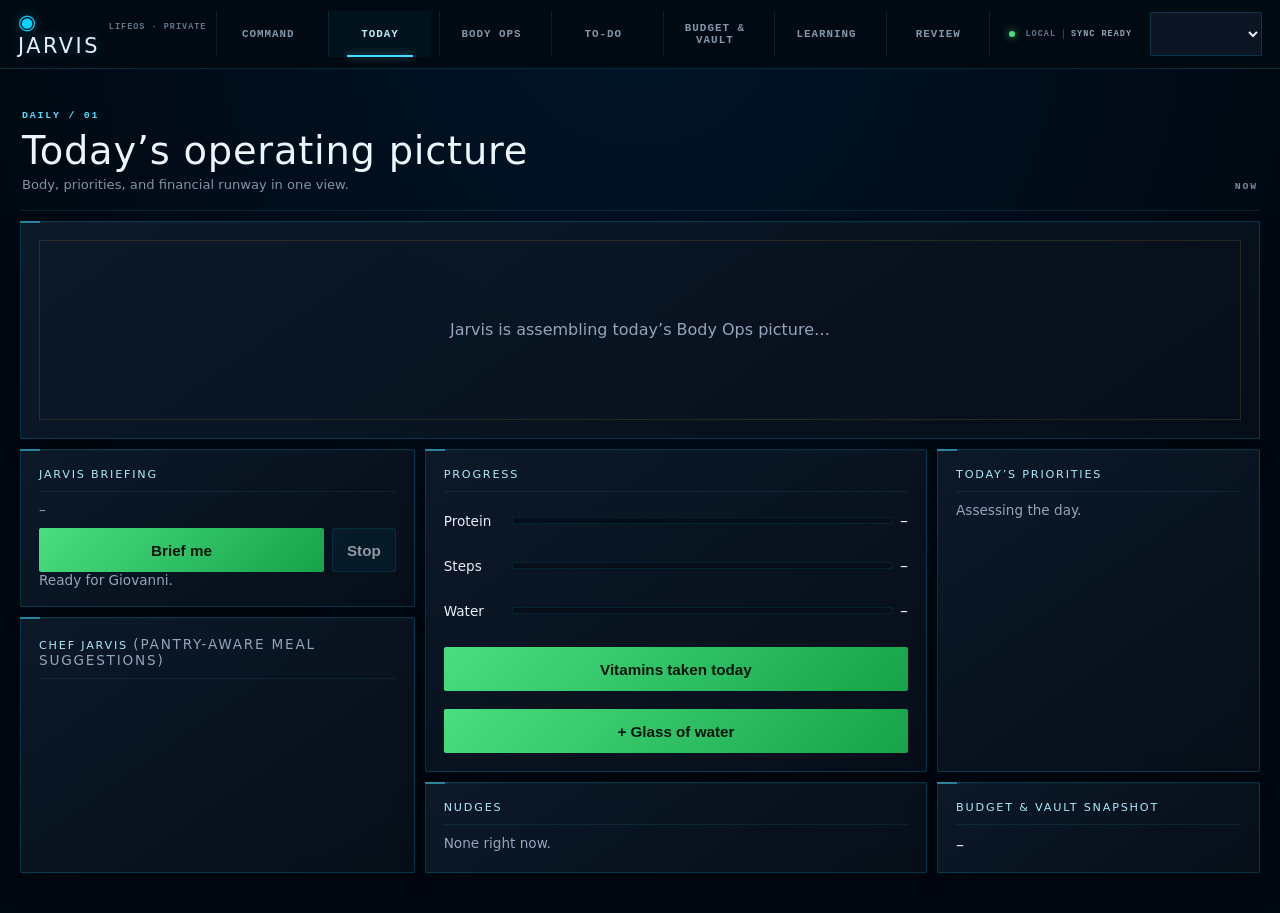
==== lifeos/app/static/index.html @ 305a46b6 "feat: unify evidence-backed personal pattern learning" ====
<!DOCTYPE html>
<html lang="en">
<head>
<meta charset="utf-8">
<meta name="viewport" content="width=device-width, initial-scale=1, viewport-fit=cover">
<meta name="jarvis-release" content="2026.08.26-integration-fabric-v1">
<title>Jarvis · LifeOS</title>
<meta name="theme-color" content="#0a1628">
<meta name="apple-mobile-web-app-capable" content="yes">
<meta name="apple-mobile-web-app-status-bar-style" content="black-translucent">
<meta name="apple-mobile-web-app-title" content="Jarvis">
<link rel="manifest" href="manifest.json">
<link rel="icon" href="icon.svg" type="image/svg+xml">
<link rel="apple-touch-icon" href="icon-192.png">
<link rel="stylesheet" href="style.css?v=16">
</head>
<body>
<header class="app-header">
  <div class="brand-lockup"><h1>Jarvis</h1><span>LIFEOS · PRIVATE</span></div>
  <div class="nav-rail">
    <nav aria-label="Primary navigation">
      <button class="tab" data-tab="command">Command</button>
      <button class="tab active" data-tab="today">Today</button>
      <button class="tab" data-tab="body">Body Ops</button>
      <button class="tab" data-tab="todo">To-do</button>
      <button class="tab" data-tab="budget">Budget &amp; Vault</button>
      <button class="tab" data-tab="learning">Learning</button>
      <button class="tab" data-tab="review">Review</button>
    </nav>
    <span class="nav-more" aria-hidden="true">›</span>
  </div>
  <div class="shell-status" aria-label="Local system status"><span class="live-pip"></span><span>LOCAL</span><span id="shell-sync">SYNC READY</span></div>
  <select id="profile-select" title="Active profile" aria-label="Active profile"></select>
</header>

<main>
  <!-- ============ COMMAND CENTER ============ -->
  <section id="command" class="panel command-center">
    <div class="command-topline">
      <div class="command-title">
        <div class="eyebrow"><span class="live-pip" aria-hidden="true"></span> JARVIS / HOUSE INTELLIGENCE</div>
        <h2 id="command-greeting">Situational awareness online</h2>
        <p class="command-subtitle">Local command surface · simulations only</p>
      </div>
      <div class="command-actions">
        <button id="command-refresh" class="secondary command-tool"><span aria-hidden="true">↻</span> Refresh telemetry</button>
        <button id="command-fullscreen" class="secondary command-tool"><span aria-hidden="true">⛶</span> Full screen</button>
      </div>
    </div>

    <div class="command-grid">
      <article class="command-core tactical-panel" aria-labelledby="command-system-state">
        <div class="core-label">SYSTEM VERDICT</div>
        <div class="arc-reactor" aria-hidden="true">
          <span class="reactor-orbit"></span>
          <span class="reactor-core"></span>
        </div>
        <div id="command-system-state" class="system-state" aria-live="polite">ASSESSING</div>
        <div id="command-system-detail" class="system-detail">Awaiting context telemetry.</div>
        <div class="core-foot"><span>CORE 01</span><span id="command-updated">SYNC —</span></div>
      </article>

      <article class="tactical-panel command-status">
        <header class="panel-heading"><span>01</span><h2>World state</h2><i>LIVE</i></header>
        <div class="telemetry-row"><span>House mode</span><strong id="command-mode">—</strong></div>
        <div class="telemetry-row"><span>Occupancy</span><strong id="command-occupancy">—</strong></div>
        <div class="telemetry-row"><span>Alarm</span><strong id="command-alarm">—</strong></div>
        <div class="telemetry-row"><span>Perimeter</span><strong id="command-perimeter">—</strong></div>
        <div class="telemetry-row"><span>Hazards</span><strong id="command-hazards">—</strong></div>
        <div class="telemetry-row"><span>Telemetry</span><strong id="command-link">—</strong></div>
      </article>

      <article class="tactical-panel command-proposals">
        <div class="panel-heading section-heading">
          <span>02</span><h2>Action proposals</h2>
          <i id="command-proposal-count">0 PENDING</i>
        </div>
        <p class="panel-note">Review proposed automations before any real-world execution.</p>
        <div id="command-proposal-list" class="command-list muted" aria-live="polite">No proposals.</div>
      </article>

      <article class="tactical-panel command-lifeos">
        <header class="panel-heading"><span>03</span><h2>LifeOS pulse</h2><i id="lifeos-profile">PROFILE —</i></header>
        <div class="lifeos-rail">
          <div class="score-dial"><strong id="lifeos-score">—</strong><span>DAILY SCORE</span></div>
          <div class="pulse-metric"><span>Protein</span><strong id="lifeos-protein">—</strong><i><b id="lifeos-protein-fill"></b></i></div>
          <div class="pulse-metric"><span>Steps</span><strong id="lifeos-steps">—</strong><i><b id="lifeos-steps-fill"></b></i></div>
          <div class="pulse-metric"><span>Hydration</span><strong id="lifeos-water">—</strong><i><b id="lifeos-water-fill"></b></i></div>
          <div class="pulse-metric"><span>Vitamins</span><strong id="lifeos-vitamins">—</strong></div>
          <div class="pulse-metric vault-pulse"><span>Runway after bills</span><strong id="lifeos-runway">—</strong></div>
        </div>
        <div id="lifeos-priorities" class="priority-rail muted">Awaiting daily priorities.</div>
      </article>

      <article class="tactical-panel command-intelligence" aria-labelledby="intelligence-heading">
        <header class="panel-heading">
          <span>04</span><h2 id="intelligence-heading">Decision support</h2>
          <i id="intelligence-state">ASSESSING</i>
        </header>
        <div class="intelligence-lead">
          <div><span>CROSS-DOMAIN VERDICT</span><strong id="intelligence-headline">Building the operating picture.</strong></div>
          <div class="intelligence-score"><strong id="intelligence-confidence">—</strong><span>CONFIDENCE</span></div>
        </div>
        <div id="intelligence-list" class="intelligence-list" aria-live="polite">
          <div class="empty-state">Correlating home, body, food, finance, and policy.</div>
        </div>
        <div class="intelligence-foot">
          <span id="intelligence-summary">0 SIGNALS · 0 CONFLICTS</span>
          <span id="intelligence-policy">ADVISORY ONLY · NO EXECUTION AUTHORITY</span>
        </div>
      </article>

      <article class="tactical-panel command-hardware">
        <header class="panel-heading"><span>05</span><h2>X1 node health</h2><i id="command-hardware-verdict">AWAITING LINK</i></header>
        <div id="command-hardware-list" class="hardware-grid" aria-live="polite">
          <div class="empty-state">Hardware telemetry pending</div>
        </div>
        <section class="voice-io" aria-labelledby="voice-io-heading">
          <div class="voice-io-head">
            <div><span>VOICE I/O</span><h3 id="voice-io-heading">Jabra listening chain</h3></div>
            <strong id="voice-io-state" class="voice-state-awaiting" aria-live="polite">AWAITING TELEMETRY</strong>
          </div>
          <dl class="voice-io-grid">
            <div><dt>Endpoint</dt><dd id="voice-endpoint">—</dd></div>
            <div><dt>Wake word</dt><dd id="voice-wake-word">HEY JARVIS</dd></div>
            <div><dt>Capture</dt><dd id="voice-signal">NOT TESTED</dd></div>
            <div><dt>Pipeline</dt><dd id="voice-pipeline">AWAITING</dd></div>
            <div><dt>Conversation</dt><dd id="voice-conversation">SINGLE TURN</dd></div>
            <div><dt>Interrupt</dt><dd id="voice-interrupt">UNAVAILABLE</dd></div>
          </dl>
          <p id="voice-reason" class="voice-reason">Waiting for X1 voice health.</p>
          <div class="conversation-live" aria-labelledby="conversation-live-heading">
            <div class="conversation-live-head">
              <strong id="conversation-live-heading">LIVE DIALOGUE</strong>
              <span id="conversation-phase">AWAITING VOICE LINK</span>
            </div>
            <div class="conversation-turn">
              <b>GIOVANNI</b><p id="conversation-user">Say “Hey Jarvis” to begin.</p>
            </div>
            <div class="conversation-turn conversation-jarvis">
              <b>JARVIS</b><p id="conversation-assistant">The latest response will appear here.</p>
            </div>
            <small id="conversation-privacy">EPHEMERAL · LATEST EXCHANGE ONLY · NO AUDIO STORED</small>
          </div>
          <div class="voice-privacy" aria-label="Microphone privacy facts">
            <span>LOCAL WAKE + SPEECH PIPELINE</span>
            <span id="voice-storage">NO RAW AUDIO STORED</span>
            <span id="voice-mute">MIC STATE UNKNOWN</span>
          </div>
        </section>
        <section class="supervisor-console" aria-labelledby="supervisor-heading">
          <div class="voice-io-head">
            <div><span>AUTONOMOUS RECOVERY</span><h3 id="supervisor-heading">Self-healing supervisor</h3></div>
            <strong id="supervisor-state" class="voice-state-awaiting" aria-live="polite">AWAITING HEARTBEAT</strong>
          </div>
          <div class="supervisor-summary">
            <strong id="supervisor-healthy">—</strong><span>COMPONENTS HEALTHY</span>
            <strong id="supervisor-attention">—</strong><span>REQUIRE ATTENTION</span>
          </div>
          <div id="supervisor-components" class="supervisor-components" aria-live="polite">
            <span class="muted">Supervisor telemetry pending.</span>
          </div>
          <p id="supervisor-policy" class="voice-reason">Allow-listed reversible service restarts only.</p>
          <div id="supervisor-boundaries" class="voice-privacy" aria-label="Protected recovery boundaries"></div>
        </section>
      </article>

      <article id="command-perception" class="tactical-panel command-perception perception-awaiting" aria-labelledby="perception-heading">
        <header class="panel-heading"><span>06</span><h2 id="perception-heading">Perception</h2><i id="perception-local-state">EYES / LOCAL</i></header>
        <div class="perception-console">
          <div id="perception-aperture" class="sensor-aperture" aria-hidden="true">
            <span class="aperture-iris"></span><span class="aperture-reticle"></span>
          </div>
          <div class="perception-reading">
            <span>VISUAL PRESENCE</span>
            <strong id="perception-presence" aria-live="polite">AWAITING SIGNAL</strong>
            <small id="perception-confidence">CONFIDENCE —</small>
          </div>
          <dl class="perception-facts">
            <div><dt>Last observation</dt><dd id="perception-observed">—</dd></div>
            <div><dt>Presence signal</dt><dd id="perception-signal">AWAITING / 0 FACES</dd></div>
            <div><dt>Last gesture / app</dt><dd id="perception-gesture">NONE / —</dd></div>
          </dl>
        </div>
        <div class="privacy-boundary" aria-label="Perception privacy boundaries">
          <span class="privacy-title">PRIVACY BOUNDARY</span>
          <span id="perception-processing" class="privacy-nominal">LOCAL PROCESSING</span>
          <span id="perception-storage" class="privacy-disabled">NO RAW-FRAME STORAGE</span>
          <span id="perception-identity" class="privacy-disabled">IDENTITY RECOGNITION DISABLED</span>
          <span id="perception-retention" class="privacy-nominal">METADATA RETENTION —</span>
          <span id="perception-authority" class="privacy-disabled">GESTURES CANNOT CONFIRM ACTIONS</span>
        </div>
      </article>

      <article class="tactical-panel command-capabilities">
        <header class="panel-heading"><span>07</span><h2>Capability readiness</h2><i>DEPENDENCY MAP</i></header>
        <div id="command-capability-list" class="capability-grid muted">Loading capability manifest.</div>
        <section class="integration-fabric" aria-labelledby="integration-heading">
          <div class="integration-head">
            <div>
              <span>CONNECTED SYSTEM CONTRACT</span>
              <h3 id="integration-heading">Integration Fabric</h3>
            </div>
            <strong id="integration-state" aria-live="polite">ASSESSING</strong>
          </div>
          <p id="integration-summary" class="integration-summary">Tracing producers, canonical state, and consumers.</p>
          <div id="integration-list" class="integration-list muted" aria-live="polite">Loading subsystem graph.</div>
          <div id="integration-issues" class="integration-issues" aria-live="polite"></div>
        </section>
      </article>

      <article class="tactical-panel behavior-lab">
        <header class="panel-heading"><span>08</span><h2>Behavior Lab</h2><i>STATE-SAFE</i></header>
        <p class="panel-note">Predict policy and actions without changing house state.</p>
        <div class="simulation-controls" role="group" aria-label="Behavior simulations">
          <button class="secondary simulation-trigger" data-behavior="arrival">Simulate arrival</button>
          <button class="secondary simulation-trigger" data-behavior="departure">Simulate departure</button>
          <button id="nightly-review" class="secondary simulation-trigger" data-behavior="nightly">Simulate nightly</button>
          <button id="perception-review" class="secondary simulation-trigger" data-behavior="perception">Simulate perception</button>
          <button id="intelligence-review" class="secondary simulation-trigger" data-behavior="intelligence">Simulate intelligence</button>
        </div>
        <div id="simulation-result" class="simulation-result empty-state" aria-live="polite">Select a behavior to inspect predicted actions.</div>
      </article>

      <article class="tactical-panel command-events">
        <header class="panel-heading"><span>09</span><h2>Live event stream</h2><i id="command-event-count">0 EVENTS</i></header>
        <div id="command-event-list" class="event-stream muted" aria-live="polite">No telemetry received.</div>
      </article>

      <article class="tactical-panel command-policy">
        <header class="panel-heading"><span>10</span><h2>Authority matrix</h2><i>POLICY LOCK</i></header>
        <div class="matrix-legend"><span>ACTION</span><span>AUTHORITY / RISK</span></div>
        <div id="command-policy-list" class="command-list muted">Loading policies.</div>
        <details class="audit-disclosure"><summary>Recent simulation audit</summary><div id="command-audit-list" class="audit-list muted">No recorded simulations.</div></details>
      </article>
    </div>
    <footer class="command-footer"><span>LifeOS // Home intelligence node</span><span>All action controls run in dry-run simulation mode</span></footer>
  </section>

  <!-- ============ TODAY ============ -->
  <section id="today" class="panel active">
    <div class="section-intro"><div><span class="section-index">DAILY / 01</span><h2>Today’s operating picture</h2><p>Body, priorities, and financial runway in one view.</p></div><span class="section-date" id="today-date">NOW</span></div>
    <div class="lifeos-page-grid today-grid">
    <div class="card briefing-card">
      <h2>Jarvis briefing</h2>
      <div id="briefing" class="muted">–</div>
      <div class="briefing-controls">
        <button id="briefing-btn" class="pill">Brief me</button>
        <button id="briefing-stop-btn" class="secondary" disabled>Stop</button>
      </div>
      <div id="briefing-status" class="muted" role="status" aria-live="polite">Ready for Giovanni.</div>
    </div>

    <div class="card progress-card" id="progress-card">
      <h2>Progress</h2>
      <div class="bar-row"><span>Protein</span>
        <div class="bar"><div id="protein-bar" class="fill"></div></div>
        <span id="protein-label">–</span></div>
      <div class="bar-row"><span>Steps</span>
        <div class="bar"><div id="steps-bar" class="fill steps"></div></div>
        <span id="steps-label">–</span></div>
      <div class="bar-row"><span>Water</span>
        <div class="bar"><div id="water-bar" class="fill water"></div></div>
        <span id="water-label">–</span></div>
      <div id="streaks" class="muted"></div>
      <div class="row">
        <button id="vitamins-btn" class="pill">Vitamins taken today</button>
        <button id="water-btn" class="pill">+ Glass of water</button>
      </div>
    </div>

    <div class="card priorities-card">
      <h2>Today’s priorities</h2>
      <div id="today-priorities" class="muted">Assessing the day.</div>
    </div>

    <div class="card meals-card">
      <h2>Chef Jarvis <span class="muted">(pantry-aware meal suggestions)</span></h2>
      <div id="suggestions"></div>
    </div>

    <div class="card nudges-card">
      <h2>Nudges</h2>
      <div id="nudges" class="muted">None right now.</div>
    </div>

    <div class="card vault-card">
      <h2>Budget &amp; Vault snapshot</h2>
      <div id="vault-snapshot">–</div>
    </div>
    </div>
  </section>

  <!-- ============ BODY OPS ============ -->
  <section id="body" class="panel">
    <div class="section-intro"><div><span class="section-index">HUMAN / 02</span><h2>Body operations</h2><p>Measure, fuel, move, recover.</p></div></div>
    <div class="lifeos-page-grid body-grid">
    <div class="card">
      <h2>Weigh-in</h2>
      <div class="row">
        <input id="weight-input" type="number" step="0.1" placeholder="lb">
        <button id="weight-btn">Log</button>
      </div>
      <div id="weight-msg" class="muted"></div>
      <div id="weight-history" class="muted"></div>
      <div id="scale-readiness" class="scale-readiness muted" role="status">Checking scale bridge…</div>
    </div>
    <div class="card">
      <h2>Steps (manual)</h2>
      <div class="row">
        <input id="steps-input" type="number" placeholder="today's steps">
        <button id="steps-btn">Save</button>
      </div>
      <p class="muted">Auto-sync: point the Health Auto Export app at
        <code>/api/webhooks/health</code>.</p>
    </div>
    <div class="card">
      <h2>Quick log a meal</h2>
      <div class="row">
        <input id="meal-name" placeholder="what you ate">
        <input id="meal-protein" type="number" placeholder="g protein">
        <button id="meal-btn">Log</button>
      </div>
    </div>
    <div class="card" id="snack-card" hidden>
      <h2>Protein shortfall — quick fixes</h2>
      <div id="snacks"></div>
    </div>
    <div class="card">
      <h2>Workouts</h2>
      <div id="workouts" class="muted">Nothing planned.</div>
      <div class="row">
        <input id="workout-kind" placeholder="e.g. 20-min walk">
        <input id="workout-min" type="number" placeholder="min">
        <button id="workout-btn">Plan</button>
      </div>
    </div>
    <div class="card">
      <h2>Photo a meal</h2>
      <div class="row">
        <input id="photo-input" type="file" accept="image/*" capture="environment">
        <button id="photo-btn">Analyze</button>
      </div>
      <div id="photo-msg" class="muted"></div>
      <div id="photo-review" class="photo-review" hidden></div>
    </div>
    <div class="card chef-card">
      <div class="chef-heading"><div><span class="chef-kicker">JARVIS / CULINARY INTELLIGENCE</span><h2>Chef Jarvis</h2></div><span id="chef-readiness" class="chef-state">ASSESSING PANTRY</span></div>
      <p class="card-note">Suggestions use what is actually in stock, Giovanni's exclusions, protein goals, preparation time, and explicit feedback.</p>
      <div id="chef-suggestions" class="chef-suggestions" aria-live="polite"><div class="empty-state">Building tonight's options…</div></div>
      <div id="chef-status" class="inline-status muted" role="status" aria-live="polite"></div>
      <div class="internet-chef-heading">
        <div><span class="chef-kicker">INTERNET DISCOVERY / PANTRY-SEEDED</span><h3>Fresh ideas beyond the local rotation</h3></div>
        <button id="chef-discover-btn" class="secondary">Find fresh recipes</button>
      </div>
      <p class="card-note">Jarvis searches a public recipe catalog using food you have in stock. Internet recipes do not invent nutrition totals; review portions before logging.</p>
      <div id="chef-internet-suggestions" class="chef-suggestions" aria-live="polite"><div class="empty-state">Tap Find fresh recipes for a new rotation.</div></div>
      <div id="chef-internet-status" class="inline-status muted" role="status" aria-live="polite"></div>
    </div>
    <div class="card pantry-card">
      <div class="chef-heading"><div><span class="chef-kicker">STOCK / LOCAL</span><h2>Pantry inventory</h2></div><span id="pantry-readiness" class="chef-state">LOADING</span></div>
      <p class="card-note">Tell Jarvis what arrived or tap “Ran out” when it is gone. Grocy remains an optional inventory bridge.</p>
      <div class="pantry-composer" aria-label="Add pantry item">
        <label>Item<input id="pantry-item" autocomplete="off" placeholder="Chicken breast"></label>
        <label>Quantity<input id="pantry-qty" type="number" min="0" step="0.1" value="1"></label>
        <label>Unit<input id="pantry-unit" autocomplete="off" placeholder="lb, cans, servings"></label>
        <label>Protein / serving<input id="pantry-protein" type="number" min="0" step="0.1" placeholder="grams"></label>
        <label>Department<select id="pantry-category"><option>Produce</option><option>Meat</option><option>Seafood</option><option>Dairy</option><option>Canned Goods</option><option>Pantry</option><option selected>Other</option></select></label>
        <button id="pantry-add-btn">Add to pantry</button>
      </div>
      <div id="pantry-status" class="inline-status muted" role="status" aria-live="polite"></div>
      <div id="pantry" class="inventory-list muted">Loading inventory…</div>
      <div class="row pantry-tools">
        <button id="pantry-sync-btn" class="secondary">Sync from Grocy</button>
        <button id="pantry-open-grocy-btn" class="secondary">Open Grocy inventory</button>
      </div>
    </div>
    </div>
  </section>

  <!-- ============ TO-DO & SHOPPING ============ -->
  <section id="todo" class="panel todo-console">
    <div class="section-intro"><div><span class="section-index">HOUSEHOLD / 03</span><h2>To-do &amp; shopping</h2><p>Lists, routed purchasing, and inventory tools in one household console.</p></div><span class="section-date">REVIEW BEFORE PURCHASE</span></div>
    <div class="todo-boundaries" aria-label="List system boundaries">
      <article><span>VOICE + MANUAL</span><strong>Home Assistant list</strong><p><code>todo.shopping_list</code> remains a separate list on the Home Assistant To-do view.</p></article>
      <article class="is-active"><span>ROUTED PURCHASES</span><strong>Jarvis shopping</strong><p>Food and household items are routed to the appropriate retailers below.</p></article>
      <article><span>INVENTORY + EXPIRY</span><strong>Grocy</strong><p>Launch Grocy from the Home Assistant To-do view for stock and expiry management.</p></article>
    </div>
    <article class="card shopping-card" aria-labelledby="routed-shopping-title">
      <div class="market-heading"><div><span class="chef-kicker">SHOPPING / ROUTED</span><h2 id="routed-shopping-title">Jarvis shopping list</h2></div><button id="market-build-btn" class="secondary">Add low stock</button></div>
      <p class="card-note">Food goes to Food Lion or Instacart. Household supplies, personal care, and other items go to Walmart or Amazon.</p>
      <div class="shopping-composer" aria-label="Add shopping-list item">
        <label>Item<input id="shopping-item" autocomplete="off" placeholder="Paper towels or chicken breast"></label>
        <label>Shopping route<select id="shopping-type"><option value="food">Food · Food Lion + Instacart</option><option value="home">Home, personal &amp; other · Walmart + Amazon</option></select></label>
        <button id="shopping-add-btn">Add to shopping list</button>
      </div>
      <div id="shopping-status" class="inline-status muted" role="status" aria-live="polite">Jarvis list is separate from Home Assistant and Grocy.</div>
      <p class="shopping-boundary">REVIEW-ONLY CHECKOUT · Store buttons open the item at the appropriate retailer. Jarvis never submits an order or assumes live price, stock, substitutions, or delivery availability.</p>
      <div id="grocery" class="market-list muted" aria-live="polite">Loading routed shopping list…</div>
    </article>
  </section>

  <!-- ============ BUDGET & VAULT ============ -->
  <section id="budget" class="panel">
    <div class="section-intro"><div><span class="section-index">CAPITAL / 03</span><h2>Budget &amp; Vault</h2><p>Two-check runway, verified balances, daily spending, and obligations.</p></div><span class="section-date">AUDIT REQUIRED</span></div>
    <div id="finance-status" class="inline-status muted" role="status" aria-live="polite"></div>
    <div class="lifeos-page-grid finance-grid">
    <div class="card paycheck-card">
      <div class="finance-card-heading"><div><span class="finance-index">RUNWAY / 01</span><h2>Payroll runway</h2></div><span class="finance-state">$2,064.24 / CHECK</span></div>
      <div id="paycheck-runway" class="paycheck-runway" aria-live="polite"><div class="empty-state">Loading paycheck calendar…</div></div>
    </div>

    <div class="card spending-card">
      <div class="finance-card-heading"><div><span class="finance-index">CAPTURE / 02</span><h2>Log spending</h2></div><span class="finance-state">ONEPAY LEDGER</span></div>
      <p class="card-note">Recorded in the LifeOS spending ledger for weekly and monthly runway analysis.</p>
      <div class="spending-composer">
        <label>Amount<input id="spending-amount" type="number" min="0.01" step="0.01" inputmode="decimal" placeholder="$0.00"></label>
        <label>Merchant / purpose<input id="spending-merchant" autocomplete="off" placeholder="Groceries, fuel, lunch…"></label>
        <button id="spending-btn">Record spending</button>
      </div>
      <div id="spending-status" class="inline-status muted" role="status" aria-live="polite"></div>
      <div class="spending-totals"><div><span>Last 7 days</span><strong id="spending-week">—</strong></div><div><span>This month</span><strong id="spending-month">—</strong></div></div>
      <div id="spending-list" class="transaction-list muted">Loading recent entries…</div>
    </div>

    <div class="card runway-card">
      <h2 id="budget-period">Paycheck</h2>
      <div class="safe-to-spend">
        <div class="sts-amount" id="sts-amount">–</div>
        <div class="muted">safe to spend this paycheck</div>
      </div>
      <div id="budget-breakdown"></div>
      <div id="audit-badge"></div>
    </div>

    <div class="card bills-card">
      <div class="finance-card-heading"><div><span class="finance-index">OBLIGATIONS / 03</span><h2>Bill stacks</h2></div><span class="finance-state">P1 → P2</span></div>
      <div id="budget-bills" class="bill-stacks muted">Loading both paycheck stacks…</div>
      <details class="subordinate-tools"><summary>Add a bill</summary><div class="row">
        <input id="bill-name" placeholder="bill">
        <input id="bill-amount" type="number" step="0.01" placeholder="$">
        <input id="bill-day" type="number" min="1" max="31" placeholder="due day">
        <select id="bill-paycheck" aria-label="Bill paycheck stack">
          <option value="1" selected>Paycheck 1</option>
          <option value="2">Paycheck 2</option>
        </select>
        <button id="bill-btn">Add</button>
      </div><div id="bill-status" class="inline-status muted" role="status" aria-live="polite"></div></details>
    </div>

    <div class="card accounts-card">
      <h2>Cash position <span class="muted">(OnePay · Truliant · Relay)</span></h2>
      <div id="accounts-status" class="inline-status muted" role="status" aria-live="polite"></div>
      <div id="budget-accounts"></div>
      <div id="accounts" hidden></div>
      <details class="subordinate-tools"><summary>Reconcile actual balance</summary><div class="row">
        <select id="bal-account"></select>
        <input id="bal-amount" type="number" step="0.01" placeholder="actual balance $">
        <button id="bal-btn">Update</button>
      </div><div id="bal-status" class="inline-status muted" role="status" aria-live="polite"></div></details>
      <details class="subordinate-tools"><summary>Add a deposit</summary><div class="row">
        <select id="dep-account"></select>
        <input id="dep-amount" type="number" step="0.01" placeholder="$">
        <button id="dep-btn">Add deposit</button>
      </div></details>
      <div id="plan" class="vault-plan muted"></div>
    </div>

    <div class="card goals-card">
      <h2>Goals &amp; sinking buckets <span class="muted">(Relay)</span></h2>
      <div id="goals-status" class="inline-status muted" role="status" aria-live="polite"></div>
      <div id="budget-funds" class="muted">–</div>
      <div id="goals" class="muted" hidden></div>
      <details class="subordinate-tools"><summary>Manage a goal</summary>
        <div class="row"><input id="goal-name" placeholder="goal (e.g. vacation)"><input id="goal-target" type="number" step="0.01" placeholder="target $"><button id="goal-btn">Add goal</button></div>
        <div class="row"><select id="goal-select"></select><input id="goal-amount" type="number" step="0.01" placeholder="$"><button id="goal-add-btn">Save to goal</button></div>
      </details>
    </div>

    <div class="card">
      <h2>Debt paydown</h2>
      <div id="budget-debts" class="muted">–</div>
    </div>

    <div class="card">
      <h2>Windfall dispatcher <span class="muted">(side income, bonuses, gifts)</span></h2>
      <div class="row">
        <input id="wf-amount" type="number" step="0.01" placeholder="windfall $">
        <button id="wf-debt" class="secondary">100% debt</button>
        <button id="wf-split" class="secondary">50/50 debt+buckets</button>
        <button id="wf-buffer" class="secondary">Boost buffer</button>
      </div>
      <div id="wf-result" class="muted"></div>
    </div>

    <div class="card">
      <h2>Net worth</h2>
      <div id="budget-networth"></div>
    </div>

    <div class="card">
      <h2>Cash flow forecast <span class="muted">(next 6 paychecks)</span></h2>
      <div id="budget-forecast" class="muted">–</div>
    </div>
    </div>
  </section>

  <!-- ============ LEARNING ============ -->
  <section id="learning" class="panel">
    <div class="section-intro"><div><span class="section-index">INTELLIGENCE / 04</span><h2>Learning Ledger</h2><p>What Jarvis observed, what he inferred, and what Giovanni explicitly approved.</p></div><span class="section-date">LOCAL · REVERSIBLE</span></div>
    <div id="learning-status" class="inline-status muted" role="status" aria-live="polite">Open this view to inspect Jarvis’s learning.</div>
    <div class="learning-summary" aria-label="Learning summary">
      <div><strong id="learning-confirmed-count">—</strong><span>Confirmed</span></div>
      <div><strong id="learning-candidate-count">—</strong><span>Needs review</span></div>
      <div><strong id="learning-rejected-count">—</strong><span>Rejected</span></div>
      <div><strong id="learning-observation-count">—</strong><span>Recent evidence</span></div>
      <div><strong id="learning-pattern-count">—</strong><span>Automatic patterns</span></div>
    </div>
    <div class="lifeos-page-grid learning-grid">
      <article class="card learning-composer-card">
        <div class="finance-card-heading"><div><span class="finance-index">TEACH / EXPLICIT</span><h2>Teach Jarvis</h2></div><span class="finance-state">NO SILENT ASSUMPTIONS</span></div>
        <p class="card-note">Record a preference or correction. It becomes guidance only after you confirm it.</p>
        <div class="learning-composer">
          <label>Domain<select id="learning-domain"><option value="home">Home</option><option value="routine">Routine</option><option value="food">Food</option><option value="conversation">Conversation</option><option value="body_ops">Body Ops</option></select></label>
          <label>About<input id="learning-subject" maxlength="80" placeholder="e.g. evening lighting"></label>
          <label>Preference<input id="learning-value" maxlength="240" placeholder="e.g. keep the hallway dark after 9 PM"></label>
          <label>Signal<select id="learning-signal"><option value="stated">I prefer this</option><option value="corrected">I do not want this</option><option value="liked">This worked well</option><option value="disliked">This worked poorly</option></select></label>
          <button id="learning-submit" class="pill">Record evidence</button>
        </div>
      </article>
      <article class="card learning-candidates-card">
        <div class="finance-card-heading"><div><span class="finance-index">REVIEW / CANDIDATES</span><h2>Needs your decision</h2></div><span class="finance-state">ACTION LOCKED</span></div>
        <div id="learning-candidates" class="learning-list muted">No candidates loaded.</div>
      </article>
      <article class="card learning-confirmed-card">
        <div class="finance-card-heading"><div><span class="finance-index">MEMORY / CONFIRMED</span><h2>Approved guidance</h2></div><span class="finance-state">REVERSIBLE</span></div>
        <div id="learning-confirmed" class="learning-list muted">No confirmed guidance loaded.</div>
      </article>
      <article class="card learning-rejected-card">
        <div class="finance-card-heading"><div><span class="finance-index">BOUNDARY / REJECTED</span><h2>Ruled out</h2></div><span class="finance-state">RECONSIDERABLE</span></div>
        <div id="learning-rejected" class="learning-list muted">No rejected guidance loaded.</div>
      </article>
      <article class="card learning-evidence-card">
        <div class="finance-card-heading"><div><span class="finance-index">EVIDENCE / PROVENANCE</span><h2>Recent observations</h2></div><span class="finance-state">LOCAL ONLY</span></div>
        <div id="learning-evidence" class="learning-list muted">No observations loaded.</div>
      </article>
      <article class="card learning-patterns-card">
        <div class="finance-card-heading"><div><span class="finance-index">EVIDENCE / AUTOMATIC</span><h2>Observed patterns</h2></div><span class="finance-state">ADVISORY ONLY</span></div>
        <p class="card-note">Jarvis combines repeated evidence across your routine without treating a single unusual day as a rule.</p>
        <div id="learning-patterns" class="learning-list muted">No automatic patterns loaded.</div>
        <div id="learning-pattern-coverage" class="learning-coverage muted">Checking pattern coverage…</div>
      </article>
    </div>
    <footer class="learning-policy"><strong>Learning boundary</strong><span>Inferences cannot authorize Home Assistant actions. Confirmed preferences guide explanations and future proposals; manual control and safety policy always win. Raw microphone audio, camera frames, identity recognition, and exact location history are not retained as learning evidence.</span></footer>
  </section>

  <!-- ============ REVIEW ============ -->
  <section id="review" class="panel">
    <div class="section-intro review-intro">
      <div><span class="section-index">SYNTHESIS / 05</span><h2>Weekly intelligence</h2><p>Seven days of evidence distilled into the next three decisions.</p></div>
      <div class="review-period-lockup"><span id="review-period">LAST 7 DAYS</span><strong id="review-confidence">EVIDENCE LOADING</strong></div>
    </div>
    <div class="lifeos-page-grid review-grid">
      <article class="card review-command-card">
        <div class="review-command-heading"><div><span class="finance-index">JARVIS / ASSESSMENT</span><h2>Operating picture</h2></div><span class="finance-state">ADVISORY</span></div>
        <div class="review-command-body">
          <div class="review-score" aria-label="Weekly operating score"><strong id="review-score">–</strong><span>/ 100</span></div>
          <div><h3 id="review-verdict">Building the weekly picture…</h3><p id="review-speech" class="muted">Jarvis is reconciling body, routine, and money signals.</p></div>
        </div>
        <div class="review-speech-controls">
          <button id="review-speak-btn" class="pill">Hear weekly brief</button>
          <button id="review-stop-btn" class="secondary" disabled>Stop</button>
          <span id="review-speak-status" role="status" aria-live="polite">Ready when the evidence is loaded.</span>
        </div>
      </article>

      <article class="card review-pulse-card">
        <div class="review-command-heading"><div><span class="finance-index">SIGNAL / COVERAGE</span><h2>Evidence confidence</h2></div><span id="review-confidence-state" class="finance-state">LOADING</span></div>
        <div id="review-coverage" class="review-coverage"><span class="muted">Checking daily signal coverage…</span></div>
        <p class="card-note">Missing data reduces confidence; it is never scored as poor performance.</p>
      </article>

      <article class="card review-trends-card">
        <div class="review-command-heading"><div><span class="finance-index">DELTA / PRIOR WEEK</span><h2>Momentum matrix</h2></div><span class="finance-state">OBSERVED</span></div>
        <div id="review-trends" class="review-trends"><span class="muted">Calculating week-over-week movement…</span></div>
      </article>

      <article class="card review-wins-card">
        <div class="review-command-heading"><div><span class="finance-index">MOMENTUM / HELD</span><h2>What worked</h2></div><span class="finance-state good">WINS</span></div>
        <div id="review-wins" class="review-signal-list muted">No wins loaded.</div>
      </article>

      <article class="card review-watch-card">
        <div class="review-command-heading"><div><span class="finance-index">ATTENTION / OPEN</span><h2>What needs watching</h2></div><span class="finance-state warn">WATCH</span></div>
        <div id="review-watch" class="review-signal-list muted">No watch items loaded.</div>
      </article>

      <article class="card review-priorities-card">
        <div class="review-command-heading"><div><span class="finance-index">NEXT / 7 DAYS</span><h2>Jarvis recommends</h2></div><span class="finance-state">3 MOVES</span></div>
        <div id="review-priorities" class="review-priority-list muted">Building grounded recommendations…</div>
        <footer id="review-policy" class="review-policy">Recommendations remain advisory.</footer>
      </article>

      <article class="card review-ledger-card">
        <div class="review-command-heading"><div><span class="finance-index">LEDGER / FACTS</span><h2>Weekly measures</h2></div><span class="finance-state">7 DAYS</span></div>
        <div id="review-stats"><span class="muted">Loading measures…</span></div>
      </article>

      <article class="card review-profiles-card">
        <div class="review-command-heading"><div><span class="finance-index">BASELINE / PEOPLE</span><h2>Profiles</h2></div><span class="finance-state">LOCAL</span></div>
        <div id="profiles"></div>
        <div class="row review-profile-form">
          <input id="profile-name" aria-label="Profile name" placeholder="name">
          <input id="profile-protein" aria-label="Protein target in grams" type="number" placeholder="protein g">
          <button id="profile-btn">Add</button>
        </div>
      </article>
      <div id="review-status" class="inline-status" role="status" aria-live="polite">
        Weekly intelligence refreshes whenever this page opens.
      </div>
    </div>
  </section>
</main>

  <script src="app.js?v=19"></script>
  <script src="bodyops-enhanced.js?v=3"></script>
  <script src="money-command.js?v=6"></script>
  <script src="release-watch.js?v=1"></script>
<script>
if ("serviceWorker" in navigator) navigator.serviceWorker.register("sw.js");
</script>
</body>
</html>
---- lifeos/app/static/style.css ----
#profile-select {
  position: absolute;
  top: 10px;
  right: 16px;
  background: var(--card);
  color: var(--text);
  border: 1px solid var(--border);
  border-radius: 10px;
  padding: 6px 10px;
}

:root {
  --bg: #000810;
  --card: rgba(16, 24, 40, 0.85);
  --field: rgba(6, 14, 26, 0.9);
  --border: rgba(0, 212, 255, 0.18);
  --text: #e8eef7;
  --muted: #93a4bc;
  --accent: #00d4ff;
  --good: #4ade80;
  --warn: #fbbf24;
  --glow: 0 8px 24px rgba(0, 0, 0, 0.45), 0 0 18px rgba(0, 212, 255, 0.07);
}
* { box-sizing: border-box; }
html {
  min-height: 100%;
  background: var(--bg);
}
body {
  min-height: 100vh;
  margin: 0; font-family: -apple-system, system-ui, sans-serif;
  background-color: var(--bg);
  background: radial-gradient(circle at 50% 0%, #001428 0%, var(--bg) 65%) fixed;
  color: var(--text);
}
header {
  padding: 12px 16px 0; position: sticky; top: 0; z-index: 2;
  background: rgba(0, 8, 16, 0.85);
  backdrop-filter: blur(10px);
  -webkit-backdrop-filter: blur(10px);
  border-bottom: 1px solid var(--border);
}
h1 {
  margin: 0 0 8px; font-size: 1.3rem; font-weight: 300;
  letter-spacing: 0.12em; text-transform: uppercase;
  text-shadow: 0 0 14px rgba(0, 212, 255, 0.35);
}
h1::before { content: "◉ "; color: var(--accent); }
h2 {
  font-size: 0.85rem; margin: 0 0 10px; color: var(--accent);
  letter-spacing: 0.14em; text-transform: uppercase; font-weight: 500;
}
nav { display: flex; gap: 8px; padding-bottom: 10px; }
.tab {
  flex: 1; padding: 9px; border: 1px solid transparent; border-radius: 12px;
  background: var(--card); color: var(--muted); font-size: 0.95rem;
  transition: color 0.2s, background 0.2s, box-shadow 0.2s;
  -webkit-tap-highlight-color: transparent;
}
.tab.active {
  background: rgba(0, 212, 255, 0.12); color: var(--accent); font-weight: 600;
  border-color: var(--border);
  box-shadow: 0 0 14px rgba(0, 212, 255, 0.15);
}
main { padding: 12px 16px 40px; max-width: 1440px; margin: 0 auto; }
.panel:not(#command) { max-width: 560px; margin: 0 auto; }
.panel { display: none; }
.panel.active { display: block; animation: panel-in 0.25s ease-out; }
@keyframes panel-in {
  from { opacity: 0; transform: translateY(6px); }
  to { opacity: 1; transform: none; }
}
.card {
  background: var(--card); border: 1px solid var(--border);
  border-radius: 16px; padding: 14px; margin-bottom: 12px;
  box-shadow: var(--glow);
  backdrop-filter: blur(10px);
  -webkit-backdrop-filter: blur(10px);
}
.muted { color: var(--muted); font-size: 0.85rem; }
.row { display: flex; gap: 8px; margin-top: 8px; flex-wrap: wrap; }
input, select {
  flex: 1; min-width: 90px; padding: 10px; border-radius: 10px;
  border: 1px solid var(--border);
  background: var(--field); color: var(--text); font-size: 1rem;
}
input:focus, select:focus {
  outline: none; border-color: var(--accent);
  box-shadow: 0 0 10px rgba(0, 212, 255, 0.25);
}
button {
  padding: 10px 14px; border: 0; border-radius: 10px;
  background: linear-gradient(135deg, #00d4ff, #0090c0);
  color: #001018; font-weight: 600; font-size: 0.95rem;
  box-shadow: 0 0 12px rgba(0, 212, 255, 0.25);
  transition: transform 0.12s, box-shadow 0.2s;
  -webkit-tap-highlight-color: transparent;
}
button:active { transform: scale(0.96); box-shadow: 0 0 20px rgba(0, 212, 255, 0.45); }
button.secondary {
  background: rgba(0, 212, 255, 0.08); color: var(--text);
  border: 1px solid var(--border); box-shadow: none;
}
button.pill {
  width: 100%; margin-top: 10px;
  background: linear-gradient(135deg, #4ade80, #16a34a); color: #01140a;
  box-shadow: 0 0 12px rgba(74, 222, 128, 0.2);
}
.bar-row { display: flex; align-items: center; gap: 8px; margin: 8px 0; }
.bar-row > span:first-child { width: 60px; font-size: 0.85rem; }
.bar {
  flex: 1; height: 12px; background: var(--field);
  border: 1px solid rgba(0, 212, 255, 0.1); border-radius: 6px; overflow: hidden;
}
.fill {
  height: 100%; width: 0; transition: width 0.7s cubic-bezier(0.22, 1, 0.36, 1);
  background: linear-gradient(to right, #0090c0, var(--accent));
  box-shadow: 0 0 8px rgba(0, 212, 255, 0.5);
}
.fill.steps {
  background: linear-gradient(to right, #16a34a, var(--good));
  box-shadow: 0 0 8px rgba(74, 222, 128, 0.4);
}
.fill.water {
  background: linear-gradient(to right, #0369a1, #38bdf8);
  box-shadow: 0 0 8px rgba(56, 189, 248, 0.5);
}
.suggestion { padding: 10px 0; border-bottom: 1px solid rgba(0, 212, 255, 0.1); }
.suggestion:last-child { border-bottom: 0; }
.suggestion .meta { color: var(--muted); font-size: 0.8rem; margin: 2px 0 8px; }
.nudge { padding: 8px 0; border-bottom: 1px solid rgba(0, 212, 255, 0.1); font-size: 0.9rem; }
.line { display: flex; justify-content: space-between; padding: 6px 0; font-size: 0.92rem; }
.tag {
  font-size: 0.75rem; padding: 2px 8px; border-radius: 10px;
  background: rgba(0, 212, 255, 0.1); border: 1px solid var(--border);
}
.tag.warn { background: var(--warn); color: #331f00; border: 0; }
.tag.good { background: var(--good); color: #05240a; border: 0; }
.safe-to-spend { text-align: center; margin: 4px 0 12px; }
.sts-amount {
  font-size: 2.4rem; font-weight: 300; letter-spacing: 0.03em;
  text-shadow: 0 0 18px rgba(0, 212, 255, 0.35);
}
.good-text { color: var(--good); }
.warn-text { color: var(--warn); }

.photo-review {
  margin-top: 10px;
  padding: 10px;
  border: 1px solid var(--border);
  border-radius: 12px;
  background: rgba(0, 212, 255, 0.05);
}


/* Command Center */
body.command-active {
  background-color: #020911;
  background-image:
    linear-gradient(rgba(63, 218, 255, .026) 1px, transparent 1px),
    linear-gradient(90deg, rgba(63, 218, 255, .026) 1px, transparent 1px),
    radial-gradient(circle at 36% 22%, rgba(0, 117, 163, .16), transparent 36%),
    linear-gradient(135deg, #020b14 0%, #00050a 80%);
  background-size: 36px 36px, 36px 36px, auto, auto;
}
body.command-active main { max-width: 1600px; padding-bottom: 14px; }
.command-center { min-height: calc(100vh - 105px); }
.command-topline, .section-heading, .proposal-row, .proposal-controls,
.policy-row, .telemetry-row, .command-actions, .core-foot, .command-footer {
  display: flex; align-items: center; justify-content: space-between; gap: 12px;
}
.command-topline { margin: 8px 0 16px; min-height: 67px; }
.command-topline h2 {
  color: #f2f8ff; font-size: clamp(1.25rem, 2.2vw, 1.85rem); line-height: 1.05;
  margin: 7px 0 0; letter-spacing: .025em; text-transform: none; font-weight: 450;
}
.command-subtitle { color: #7e94aa; font: .66rem ui-monospace, SFMono-Regular, Consolas, monospace; margin: 7px 0 0; letter-spacing: .09em; text-transform: uppercase; }
.eyebrow { color: #66e3ff; letter-spacing: .22em; font: 600 .65rem ui-monospace, SFMono-Regular, Consolas, monospace; }
.live-pip {
  display: inline-block; width: 6px; height: 6px; margin: 0 4px 1px 0; border-radius: 50%;
  background: var(--good); box-shadow: 0 0 8px rgba(74, 222, 128, .9);
  animation: live-pulse 2s ease-in-out infinite;
}
.command-actions { flex-wrap: wrap; justify-content: flex-end; }
button.command-tool { min-height: 46px; font-size: .78rem; font-family: ui-monospace, SFMono-Regular, Consolas, monospace; text-transform: uppercase; letter-spacing: .06em; border-radius: 2px; }
button.command-tool span { color: var(--accent); font-size: 1rem; margin-right: 3px; }
button.command-tool:hover, .compact:hover { border-color: rgba(78, 220, 255, .55); background: rgba(0, 212, 255, .14); }
button:focus-visible, .tab:focus-visible { outline: 2px solid #84eaff; outline-offset: 2px; }
button:disabled { cursor: wait; opacity: .62; }
button.is-loading span { animation: reactor-spin .8s linear infinite; display: inline-block; }

.command-grid {
  display: grid;
  grid-template-columns: minmax(270px, .72fr) minmax(350px, 1.15fr) minmax(350px, 1.13fr);
  grid-template-areas: "core status proposals" "core hardware hardware" "events events policy";
  grid-template-rows: minmax(200px, .72fr) minmax(138px, .46fr) minmax(250px, .9fr);
  gap: 10px;
}
.tactical-panel {
  position: relative; min-width: 0; overflow: hidden; padding: 15px 17px;
  background: linear-gradient(145deg, rgba(11, 25, 40, .92), rgba(4, 13, 23, .93));
  border: 1px solid rgba(88, 210, 240, .2); border-radius: 2px;
  box-shadow: inset 0 1px rgba(174, 239, 255, .035), 0 12px 30px rgba(0, 0, 0, .2);
}
.tactical-panel::before, .tactical-panel::after {
  content: ""; position: absolute; pointer-events: none; width: 18px; height: 18px;
  border-color: rgba(71, 223, 255, .48); border-style: solid;
}
.tactical-panel::before { inset: -1px auto auto -1px; border-width: 2px 0 0 2px; }
.tactical-panel::after { inset: auto -1px -1px auto; border-width: 0 2px 2px 0; }
.command-core { grid-area: core; display: grid; grid-template-rows: auto 1fr auto auto auto; place-items: center; text-align: center; padding: 18px 22px 15px; }
.command-status { grid-area: status; }
.command-proposals { grid-area: proposals; }
.command-hardware { grid-area: hardware; }
.command-events { grid-area: events; }
.command-policy { grid-area: policy; }
.panel-heading { display: grid; grid-template-columns: 26px 1fr auto; align-items: center; min-height: 28px; margin-bottom: 8px; border-bottom: 1px solid rgba(68, 201, 232, .12); padding-bottom: 9px; }
.panel-heading > span { color: #58768c; font: .62rem ui-monospace, SFMono-Regular, Consolas, monospace; }
.panel-heading h2 { margin: 0; color: #abedfb; font-size: .72rem; letter-spacing: .18em; }
.panel-heading i { color: #63d887; font: normal 600 .55rem ui-monospace, SFMono-Regular, Consolas, monospace; letter-spacing: .12em; }
.section-heading { display: grid; grid-template-columns: 26px 1fr auto; }
.panel-note { color: #7990a5; font-size: .74rem; margin: -1px 0 5px 26px; }
.core-label { justify-self: stretch; color: #668196; border-bottom: 1px solid rgba(68, 201, 232, .12); padding-bottom: 10px; font: 600 .61rem ui-monospace, SFMono-Regular, Consolas, monospace; letter-spacing: .22em; }
.arc-reactor {
  align-self: center; width: clamp(140px, 13vw, 178px); aspect-ratio: 1; border-radius: 50%; position: relative;
  border: 1px solid rgba(72, 222, 255, .7);
  box-shadow: 0 0 22px rgba(0, 197, 238, .17), inset 0 0 28px rgba(0, 169, 215, .13);
  background:
    radial-gradient(circle, rgba(169, 244, 255, .9) 0 5%, #13c7eb 6% 8%, transparent 9% 30%, rgba(0, 182, 224, .12) 31% 48%, transparent 49%),
    repeating-conic-gradient(from 0deg, rgba(86, 225, 255, .9) 0deg 2deg, transparent 2deg 28deg);
}
.arc-reactor::before, .arc-reactor::after { content: ""; position: absolute; border-radius: 50%; }
.arc-reactor::before { inset: 14px; border: 1px dashed rgba(92, 228, 255, .52); animation: reactor-spin 16s linear infinite reverse; }
.arc-reactor::after { inset: 29%; border: 1px solid rgba(102, 233, 255, .7); box-shadow: 0 0 22px rgba(53, 220, 255, .75), inset 0 0 18px rgba(53, 220, 255, .42); }
.reactor-orbit { position: absolute; inset: -8px; border: 1px solid rgba(82, 207, 236, .17); border-radius: 50%; border-left-color: #40dfff; border-right-color: #40dfff; animation: reactor-spin 7s linear infinite; }
.reactor-orbit::before, .reactor-orbit::after { content: ""; position: absolute; background: #78eaff; box-shadow: 0 0 8px #36dfff; }
.reactor-orbit::before { width: 8px; height: 1px; left: -5px; top: 50%; }
.reactor-orbit::after { height: 8px; width: 1px; top: -5px; left: 50%; }
.reactor-core { position: absolute; inset: 39%; border: 1px solid #c7f8ff; border-radius: 50%; background: rgba(202, 249, 255, .88); box-shadow: 0 0 20px #5ce8ff, 0 0 44px rgba(0, 212, 255, .55); }
.system-state { color: var(--good); font: 700 clamp(1.05rem, 1.8vw, 1.4rem) ui-monospace, SFMono-Regular, Consolas, monospace; letter-spacing: .24em; text-indent: .24em; text-shadow: 0 0 12px rgba(74, 222, 128, .35); }
.system-detail { color: #afbdc9; max-width: 270px; min-height: 34px; font-size: .77rem; line-height: 1.45; }
.core-foot { align-self: end; justify-self: stretch; color: #587084; font: .55rem ui-monospace, SFMono-Regular, Consolas, monospace; letter-spacing: .12em; border-top: 1px solid rgba(68, 201, 232, .1); padding-top: 10px; }
.is-attention .arc-reactor { border-color: rgba(251, 191, 36, .8); filter: sepia(.25); }
.is-attention .system-state, .has-error .system-state { color: var(--warn); text-shadow: 0 0 12px rgba(251, 191, 36, .3); }
.has-error .live-pip { background: #f87171; box-shadow: 0 0 8px #f87171; }

.telemetry-row { min-height: 39px; padding: 8px 2px; border-bottom: 1px solid rgba(0, 212, 255, .075); }
.telemetry-row:last-child { border-bottom: 0; }
.telemetry-row > span { color: #93a9bb; font-size: .76rem; }
.telemetry-row > span::before { content: "/ "; color: #2d6679; }
.telemetry-row strong { color: #b9f1fc; font: 600 .82rem ui-monospace, SFMono-Regular, Consolas, monospace; letter-spacing: .055em; text-align: right; }
.hardware-grid { display: grid; grid-template-columns: repeat(4, minmax(120px, 1fr)); gap: 1px; background: rgba(68, 201, 232, .09); }
.hardware-item { display: grid; grid-template-columns: 8px 1fr; gap: 7px; align-items: center; min-height: 43px; padding: 6px 9px; background: #07131f; }
.hardware-marker { width: 5px; height: 5px; border-radius: 50%; background: #53dc80; box-shadow: 0 0 7px rgba(83, 220, 128, .65); }
.hardware-item small { display: block; color: #718a9d; font-size: .58rem; line-height: 1.15; text-transform: uppercase; letter-spacing: .06em; }
.hardware-item strong { display: block; overflow: hidden; color: #c8f3dc; font: 600 .68rem ui-monospace, SFMono-Regular, Consolas, monospace; margin-top: 3px; text-overflow: ellipsis; white-space: nowrap; }
.hardware-warning .hardware-marker { background: var(--warn); box-shadow: 0 0 7px rgba(251, 191, 36, .6); }
.hardware-warning strong, .telemetry-warning { color: var(--warn) !important; }
.hardware-unknown .hardware-marker { background: #6c8192; box-shadow: none; }
.hardware-unknown strong, .telemetry-unknown { color: #8799a7 !important; }
.voice-io { margin-top: 10px; padding: 12px; border: 1px solid rgba(79, 218, 247, .16); background: linear-gradient(120deg, rgba(8, 29, 43, .92), rgba(5, 15, 24, .95)); }
.voice-io-head { display: flex; align-items: flex-start; justify-content: space-between; gap: 14px; }
.voice-io-head span { color: #4caec5; font: 600 .53rem ui-monospace, SFMono-Regular, Consolas, monospace; letter-spacing: .17em; }
.voice-io-head h3 { margin: 3px 0 0; color: #dbf6fb; font-size: .82rem; font-weight: 560; }
.voice-io-head > strong { padding: 5px 8px; border: 1px solid currentColor; font: 650 .57rem ui-monospace, SFMono-Regular, Consolas, monospace; letter-spacing: .09em; white-space: nowrap; }
.voice-state-ready { color: var(--good); }
.voice-state-muted { color: #f4b85c; }
.voice-state-degraded, .voice-state-awaiting { color: #869aa9; }
.voice-io-grid { display: grid; grid-template-columns: repeat(4, minmax(0, 1fr)); gap: 1px; margin: 10px 0 0; background: rgba(71, 202, 231, .1); }
.voice-io-grid > div { min-width: 0; padding: 8px 9px; background: #07131f; }
.voice-io-grid dt { color: #6d8799; font: 550 .52rem ui-monospace, SFMono-Regular, Consolas, monospace; letter-spacing: .08em; text-transform: uppercase; }
.voice-io-grid dd { overflow: hidden; margin: 4px 0 0; color: #bcecf5; font: 600 .65rem ui-monospace, SFMono-Regular, Consolas, monospace; text-overflow: ellipsis; white-space: nowrap; }
.voice-reason { margin: 9px 1px; color: #94a9b6; font-size: .68rem; line-height: 1.35; }
.conversation-live { margin: 10px 0; border: 1px solid rgba(92, 220, 244, .16); background: rgba(2, 10, 17, .72); }
.conversation-live-head { display: flex; align-items: center; justify-content: space-between; gap: 10px; padding: 8px 10px; border-bottom: 1px solid rgba(92, 220, 244, .12); }
.conversation-live-head strong, .conversation-live-head span, .conversation-live > small { font: 650 .52rem ui-monospace, SFMono-Regular, Consolas, monospace; letter-spacing: .1em; }
.conversation-live-head strong { color: #bcecf5; }
.conversation-live-head span { color: #59bdd0; text-align: right; }
.conversation-turn { display: grid; grid-template-columns: 72px minmax(0, 1fr); gap: 10px; padding: 9px 10px; border-bottom: 1px solid rgba(92, 220, 244, .08); }
.conversation-turn b { color: #5ebed0; font: 650 .53rem ui-monospace, SFMono-Regular, Consolas, monospace; letter-spacing: .08em; }
.conversation-turn p { margin: 0; color: #d7e8ec; font-size: .69rem; line-height: 1.4; overflow-wrap: anywhere; }
.conversation-jarvis { background: rgba(30, 109, 132, .06); }
.conversation-live > small { display: block; padding: 7px 10px; color: #557d88; }
.voice-privacy { display: flex; flex-wrap: wrap; gap: 6px; }
.voice-privacy span { min-height: 28px; display: inline-flex; align-items: center; padding: 4px 7px; border: 1px solid rgba(86, 204, 229, .13); color: #62b8ca; font: 600 .51rem ui-monospace, SFMono-Regular, Consolas, monospace; letter-spacing: .06em; }
.supervisor-console { margin-top: 10px; padding: 12px; border: 1px solid rgba(95, 231, 159, .16); background: linear-gradient(120deg, rgba(7, 29, 31, .94), rgba(5, 15, 24, .96)); }
.supervisor-summary { display: grid; grid-template-columns: auto 1fr auto 1fr; gap: 7px; align-items: baseline; margin: 10px 0; padding: 9px; background: rgba(65, 213, 143, .055); }
.supervisor-summary strong { color: #72e3a3; font: 700 .9rem ui-monospace, SFMono-Regular, Consolas, monospace; }
.supervisor-summary span { color: #718d83; font: 600 .5rem ui-monospace, SFMono-Regular, Consolas, monospace; letter-spacing: .08em; }
.supervisor-components { display: grid; grid-template-columns: repeat(3, minmax(0, 1fr)); gap: 1px; max-height: 126px; overflow: auto; background: rgba(77, 215, 144, .08); }
.supervisor-row { min-width: 0; padding: 7px 8px; border-left: 2px solid #53d98d; background: #07131f; }
.supervisor-row strong, .supervisor-row span { display: block; overflow: hidden; text-overflow: ellipsis; white-space: nowrap; }
.supervisor-row strong { color: #c7edde; font-size: .62rem; font-weight: 560; }
.supervisor-row span { margin-top: 3px; color: #6e9285; font: 550 .49rem ui-monospace, SFMono-Regular, Consolas, monospace; }
.supervisor-failed, .supervisor-quarantined { border-left-color: #f4b85c; }
.supervisor-failed span, .supervisor-quarantined span { color: #f4b85c; }
.proposal-row { min-height: 58px; padding: 8px 1px 8px 26px; border-bottom: 1px solid rgba(0, 212, 255, .075); }
.proposal-row:last-child { border-bottom: 0; }
.proposal-row strong { display: block; color: #e7f2fa; font-size: .78rem; line-height: 1.3; font-weight: 560; }
.proposal-row .muted { margin-top: 3px; color: #7e95a9; font-size: .68rem; line-height: 1.3; }
.proposal-controls { flex: 0 0 auto; }
.compact { padding: 7px 10px; min-height: 44px; font-size: .64rem; border-radius: 2px; text-transform: uppercase; letter-spacing: .055em; }
.event-stream { max-height: 232px; overflow: auto; scrollbar-color: #1b6f86 #06121d; scrollbar-width: thin; }
.event-row { display: grid; grid-template-columns: 9px 73px 1fr; gap: 8px; align-items: center; min-height: 43px; padding: 7px 2px; border-bottom: 1px solid rgba(0, 212, 255, .07); font-family: ui-monospace, SFMono-Regular, Consolas, monospace; }
.event-marker { width: 5px; height: 5px; border-radius: 50%; background: #4edcff; box-shadow: 0 0 7px rgba(78, 220, 255, .7); }
.event-row time { color: #5ebed5; font-size: .65rem; }
.event-row > span:last-child { min-width: 0; }
.event-row strong { color: #d6e7ef; font-size: .69rem; font-weight: 500; text-transform: uppercase; letter-spacing: .04em; }
.event-row small { display: block; overflow: hidden; color: #748b9f; font-size: .62rem; margin-top: 3px; text-overflow: ellipsis; white-space: nowrap; }
.matrix-legend { display: flex; justify-content: space-between; color: #496b80; font: .55rem ui-monospace, SFMono-Regular, Consolas, monospace; letter-spacing: .11em; padding: 2px 2px 5px; }
.policy-row { min-height: 46px; padding: 7px 1px; border-bottom: 1px solid rgba(0, 212, 255, .07); }
.policy-row:last-child { border-bottom: 0; }
.policy-row strong { display: block; color: #cfdee7; font-size: .71rem; font-weight: 520; }
.policy-row small { display: block; color: #527084; font: .56rem ui-monospace, SFMono-Regular, Consolas, monospace; margin-top: 3px; }
.risk { border-left: 2px solid currentColor; background: rgba(255, 255, 255, .025); padding: 4px 7px; font: 600 .57rem ui-monospace, SFMono-Regular, Consolas, monospace; letter-spacing: .055em; text-transform: uppercase; white-space: nowrap; }
.risk-low { color: #64df89; }
.risk-medium { color: #f5c84c; }
.risk-high { color: #ff9e57; }
.risk-critical { color: #ff7070; }
.empty-state { display: grid; place-items: center; min-height: 82px; border: 1px dashed rgba(88, 210, 240, .14); color: #657f93; font: .65rem ui-monospace, SFMono-Regular, Consolas, monospace; letter-spacing: .05em; text-transform: uppercase; text-align: center; }
.command-footer { color: #3f5a6b; font: .54rem ui-monospace, SFMono-Regular, Consolas, monospace; letter-spacing: .11em; text-transform: uppercase; padding: 10px 2px 0; }
@keyframes reactor-spin { to { transform: rotate(360deg); } }
@keyframes live-pulse { 50% { opacity: .35; transform: scale(.8); } }
@media (prefers-reduced-motion: reduce) {
  .arc-reactor::before, .reactor-orbit, .live-pip, .panel.active { animation: none; }
}
@media (max-width: 1100px) {
  .command-grid {
    grid-template-columns: minmax(250px, .7fr) 1fr;
    grid-template-areas: "core status" "core proposals" "hardware hardware" "events events" "policy policy";
    grid-template-rows: 220px minmax(230px, auto) auto auto auto;
  }
}
@media (max-width: 650px) {
  header { padding-inline: 10px; }
  body > header::after { content: "SCROLL ›"; position: absolute; right: 10px; bottom: 18px; z-index: 3; pointer-events: none; color: #77dff5; background: linear-gradient(90deg, transparent, #071522 34%); padding: 4px 3px 4px 22px; font: 600 .52rem ui-monospace, SFMono-Regular, Consolas, monospace; letter-spacing: .08em; }
  h1 { font-size: 1rem; }
  body > header > nav { gap: 4px; overflow-x: auto; margin-right: 78px; padding-right: 12px; scroll-snap-type: x proximity; scrollbar-color: #277e96 #07131e; scrollbar-width: thin; }
  .tab { flex: 0 0 auto; min-width: 78px; padding: 9px 8px; border-radius: 4px; font-size: .78rem; scroll-snap-align: start; }
  #profile-select { right: 10px; max-width: 82px; font-size: .72rem; }
  body.command-active main { padding: 9px 10px 24px; }
  .command-center { min-height: auto; }
  .command-topline { align-items: flex-start; margin: 6px 0 12px; }
  .command-topline h2 { max-width: 220px; font-size: 1.2rem; }
  .command-subtitle { display: none; }
  .eyebrow { letter-spacing: .12em; font-size: .57rem; }
  .command-actions { width: 104px; gap: 6px; }
  button.command-tool { width: 100%; min-height: 36px; padding: 6px 7px; font-size: .57rem; }
  .command-grid { display: flex; flex-direction: column; gap: 9px; }
  .tactical-panel { padding: 13px; }
  .command-core { min-height: 340px; order: 0; }
  .command-status { order: 1; }
  .command-hardware { order: 2; }
  .command-proposals { order: 3; }
  .command-events { order: 4; }
  .command-policy { order: 5; }
  .arc-reactor { width: 145px; }
  .proposal-row { align-items: flex-start; padding-left: 0; }
  .proposal-controls { flex-direction: column; align-items: stretch; gap: 6px; }
  .proposal-controls .risk { text-align: center; }
  .section-heading { grid-template-columns: 22px 1fr; row-gap: 8px; }
  .section-heading button { grid-column: 2; justify-self: start; }
  .panel-note { margin-left: 22px; }
  .compact { min-height: 44px; padding: 9px 11px; }
  .hardware-grid { grid-template-columns: 1fr 1fr; }
  .hardware-item { min-height: 48px; }
  .policy-row { align-items: flex-start; }
  .policy-row > span:first-child { max-width: 58%; }
  .command-footer { display: block; line-height: 1.7; }
  .command-footer span { display: block; }
}

/* Integrated LifeOS shell */
.app-header {
  display: grid; grid-template-columns: 180px minmax(420px, 1fr) auto auto;
  align-items: center; gap: 18px; padding: 10px 18px;
  background: rgba(2, 10, 18, .96);
}
.brand-lockup { display: flex; align-items: baseline; gap: 9px; min-width: 0; }
.brand-lockup h1 { margin: 0; }
.brand-lockup > span, .shell-status { color: #5d788b; font: 600 .53rem ui-monospace, SFMono-Regular, Consolas, monospace; letter-spacing: .12em; white-space: nowrap; }
.nav-rail { min-width: 0; }
.app-header nav { padding: 0; min-width: 0; }
.nav-more { display: none; }
.app-header .tab {
  position: relative; background: transparent; border: 0; border-left: 1px solid rgba(83, 190, 216, .13);
  border-radius: 0; box-shadow: none; color: #8198aa; font: 600 .68rem ui-monospace, SFMono-Regular, Consolas, monospace;
  letter-spacing: .09em; text-transform: uppercase; min-height: 46px;
}
.app-header .tab:last-child { border-right: 1px solid rgba(83, 190, 216, .13); }
.app-header .tab::after { content: ""; position: absolute; inset: auto 18% 0; height: 2px; background: transparent; }
.app-header .tab.active { color: #bceffc; background: rgba(0, 212, 255, .045); }
.app-header .tab.active::after { background: #43dcff; box-shadow: 0 0 9px rgba(67, 220, 255, .6); }
.shell-status { display: flex; align-items: center; gap: 7px; }
.shell-status span:last-child { color: #91a7b7; border-left: 1px solid #284052; padding-left: 7px; }
#profile-select { position: static; min-width: 112px; min-height: 44px; max-width: 150px; border-radius: 2px; font-size: .76rem; padding: 8px 28px 8px 10px; }

.panel:not(#command) { max-width: 1240px; margin: 0 auto; }
.section-intro { display: flex; justify-content: space-between; align-items: flex-end; min-height: 112px; padding: 22px 2px 18px; border-bottom: 1px solid rgba(65, 196, 226, .15); }
.section-intro h2 { color: #ecf7fc; font-size: clamp(1.55rem, 3vw, 2.4rem); font-weight: 350; letter-spacing: .02em; text-transform: none; margin: 6px 0 4px; }
.section-intro p { color: #7d94a7; margin: 0; font-size: .82rem; }
.section-index, .section-date { color: #53dfff; font: 600 .62rem ui-monospace, SFMono-Regular, Consolas, monospace; letter-spacing: .18em; }
.section-date { color: #718b9e; }
.lifeos-page-grid { display: grid; gap: 10px; padding-top: 10px; }
.lifeos-page-grid .card {
  position: relative; border-radius: 2px; margin: 0; padding: 18px;
  background: linear-gradient(145deg, rgba(13, 27, 43, .93), rgba(6, 15, 25, .94));
  box-shadow: inset 0 1px rgba(168, 237, 255, .03), 0 12px 25px rgba(0, 0, 0, .16);
}
.lifeos-page-grid .card::before { content: ""; position: absolute; top: -1px; left: -1px; width: 20px; border-top: 2px solid rgba(72, 219, 251, .5); }
.lifeos-page-grid .card h2 { color: #a9eafa; font-size: .7rem; letter-spacing: .16em; border-bottom: 1px solid rgba(65, 196, 226, .1); padding-bottom: 10px; }
.today-grid { grid-template-columns: 1.1fr 1.4fr .9fr; grid-template-areas: "brief progress priorities" "meals progress priorities" "meals nudges vault"; }
.briefing-card { grid-area: brief; }
.progress-card { grid-area: progress; }
.priorities-card { grid-area: priorities; }
.meals-card { grid-area: meals; }
.nudges-card { grid-area: nudges; }
.vault-card { grid-area: vault; }
.body-grid { grid-template-columns: 1fr 1fr; }
.body-grid .card:last-child { grid-column: span 2; }
.vault-grid { grid-template-columns: .8fr 1.2fr; }
.vault-grid .card:nth-child(3), .vault-grid .card:nth-child(4) { grid-row: span 2; }
.vault-grid .card:last-child { grid-column: span 2; }
.review-grid { grid-template-columns: repeat(12, minmax(0, 1fr)); }
.review-intro { gap: 24px; }
.review-period-lockup { display: flex; flex-direction: column; align-items: flex-end; gap: 6px; text-align: right; }
.review-period-lockup span, .review-period-lockup strong { font: 600 .62rem ui-monospace, SFMono-Regular, Consolas, monospace; letter-spacing: .12em; }
.review-period-lockup span { color: #6e8799; }
.review-period-lockup strong { color: #a7eafa; }
.review-command-card { grid-column: span 8; overflow: hidden; min-height: 292px; }
.review-pulse-card { grid-column: span 4; }
.review-trends-card { grid-column: span 7; }
.review-wins-card { grid-column: span 5; }
.review-watch-card { grid-column: span 5; }
.review-priorities-card { grid-column: span 7; }
.review-ledger-card { grid-column: span 7; }
.review-profiles-card { grid-column: span 5; }
#review-status { grid-column: 1 / -1; }
.review-command-heading { display: flex; align-items: flex-start; justify-content: space-between; gap: 14px; }
.review-command-heading h2 { margin-bottom: 0; }
.review-command-body { display: grid; grid-template-columns: 126px 1fr; gap: 22px; align-items: center; min-height: 148px; padding: 18px 0; }
.review-score { position: relative; display: grid; place-items: center; align-content: center; width: 118px; aspect-ratio: 1; border: 1px solid rgba(81, 221, 250, .34); background: radial-gradient(circle, rgba(48, 208, 240, .14), transparent 64%); clip-path: polygon(10% 0, 90% 0, 100% 10%, 100% 90%, 90% 100%, 10% 100%, 0 90%, 0 10%); }
.review-score::before { content: ""; position: absolute; inset: 8px; border: 1px solid rgba(121, 108, 241, .26); clip-path: inherit; }
.review-score strong { color: #e5fbff; font: 500 2.65rem ui-monospace, SFMono-Regular, Consolas, monospace; line-height: .95; text-shadow: 0 0 18px rgba(71, 220, 251, .28); }
.review-score span { color: #667f91; margin-top: 7px; font: 600 .58rem ui-monospace, SFMono-Regular, Consolas, monospace; letter-spacing: .13em; }
.review-command-body h3 { color: #e9f7fb; font-size: clamp(1.3rem, 2.6vw, 2rem); font-weight: 350; line-height: 1.12; margin: 0 0 12px; }
.review-command-body p { color: #91a7b5; line-height: 1.65; margin: 0; max-width: 74ch; }
.review-speech-controls { display: grid; grid-template-columns: minmax(160px, 220px) 92px 1fr; gap: 8px; align-items: center; padding-top: 12px; border-top: 1px solid rgba(77, 207, 236, .1); }
.review-speech-controls button { margin: 0; }
.review-speech-controls span { color: #6f8798; font-size: .7rem; padding-left: 8px; }
.review-coverage { display: grid; gap: 14px; padding: 18px 0 12px; }
.review-coverage-row { display: grid; grid-template-columns: 72px 1fr 38px; gap: 10px; align-items: center; }
.review-coverage-row > span { color: #8298a8; font: 600 .62rem ui-monospace, SFMono-Regular, Consolas, monospace; text-transform: uppercase; }
.review-coverage-row > strong { color: #c6ecf4; font: 600 .66rem ui-monospace, SFMono-Regular, Consolas, monospace; text-align: right; }
.review-meter { height: 5px; overflow: hidden; background: #162b3b; }
.review-meter span { display: block; height: 100%; background: linear-gradient(90deg, #695bdc, #47dcfb); box-shadow: 0 0 8px rgba(71, 220, 251, .35); }
.review-trends { display: grid; grid-template-columns: repeat(4, minmax(0, 1fr)); gap: 1px; padding-top: 14px; background: rgba(69, 198, 230, .1); }
.review-trend { display: flex; flex-direction: column; min-height: 112px; padding: 14px; background: #0a1623; border-top: 2px solid #4d7086; }
.review-trend.good { border-color: #55d6a0; }
.review-trend.warn { border-color: #e9a85c; }
.review-trend > span, .review-trend small { color: #657e90; font: 600 .55rem ui-monospace, SFMono-Regular, Consolas, monospace; letter-spacing: .1em; text-transform: uppercase; }
.review-trend strong { color: #edf9fc; font: 500 1.25rem ui-monospace, SFMono-Regular, Consolas, monospace; margin: auto 0 8px; }
.review-trend.good small { color: #65cfa3; }
.review-trend.warn small { color: #dba15f; }
.review-signal-list { display: grid; gap: 1px; margin-top: 12px; background: rgba(85, 207, 234, .08); }
.review-signal { display: grid; grid-template-columns: 62px 1fr; gap: 4px 10px; padding: 13px; background: #091522; }
.review-domain { grid-row: span 2; align-self: start; color: #6e8a9c; font: 600 .54rem ui-monospace, SFMono-Regular, Consolas, monospace; letter-spacing: .1em; }
.review-signal strong { color: #dbeaf0; font-size: .78rem; font-weight: 540; }
.review-signal p { color: #718899; font-size: .68rem; line-height: 1.45; margin: 0; }
.review-priority-list { display: grid; gap: 8px; padding: 14px 0; }
.review-priority { display: grid; grid-template-columns: 38px 1fr; gap: 3px 12px; padding: 12px 14px; border-left: 2px solid #795fe1; background: linear-gradient(90deg, rgba(108, 84, 214, .11), transparent); }
.review-priority-number { grid-row: span 2; color: #9a83ee; font: 600 .72rem ui-monospace, SFMono-Regular, Consolas, monospace; }
.review-priority strong { color: #e2edf1; font-size: .8rem; }
.review-priority p { color: #718799; font-size: .68rem; line-height: 1.45; margin: 0; }
.review-policy { color: #647b8d; border-top: 1px solid rgba(80, 193, 221, .1); padding-top: 10px; font-size: .64rem; line-height: 1.5; }
.review-profile-form { display: grid; grid-template-columns: 1fr 110px auto; margin-top: 12px; }
.priority-line { display: grid; grid-template-columns: 26px 1fr; gap: 8px; padding: 10px 0; border-bottom: 1px solid rgba(88, 210, 240, .08); }
.priority-line span { color: #596f82; font: .62rem ui-monospace, SFMono-Regular, Consolas, monospace; }
.priority-line strong { color: #dce9f0; font-size: .8rem; font-weight: 520; }
.lifeos-page-grid .bar-row { min-height: 37px; }
.lifeos-page-grid .bar { height: 7px; border-radius: 0; }
.lifeos-page-grid button, .lifeos-page-grid input, .lifeos-page-grid select { min-height: 44px; border-radius: 2px; }
.lifeos-page-grid button { box-shadow: none; }

/* Command Center composition: house, human, and policy as one field. */
.command-grid {
  grid-template-columns: minmax(260px, .72fr) minmax(235px, .68fr) minmax(330px, 1fr) minmax(300px, .92fr);
  grid-template-areas:
    "core status lifeos lifeos"
    "core intelligence intelligence capabilities"
    "hardware hardware hardware hardware"
    "perception perception behavior behavior"
    "proposals proposals events events"
    "policy policy policy policy";
  grid-template-rows: minmax(232px, auto) minmax(210px, auto) auto auto auto auto;
}
.command-lifeos { grid-area: lifeos; border-color: rgba(151, 109, 255, .28); }
.command-lifeos::before { border-color: rgba(175, 137, 255, .58); }
.command-intelligence { grid-area: intelligence; border-color: rgba(229, 178, 75, .3); }
.command-intelligence::before { border-color: rgba(244, 194, 91, .65); }
.command-capabilities { grid-area: capabilities; }
.command-perception { grid-area: perception; }
.behavior-lab { grid-area: behavior; }
.command-core { min-height: 422px; }
.lifeos-rail { display: grid; grid-template-columns: 90px repeat(5, minmax(82px, 1fr)); gap: 1px; background: rgba(151, 109, 255, .1); }
.score-dial, .pulse-metric { min-width: 0; min-height: 85px; padding: 11px; background: #0a1422; }
.score-dial { display: grid; place-items: center; align-content: center; border-left: 2px solid #9d7bf2; }
.score-dial strong { color: #d2c1ff; font: 600 1.9rem ui-monospace, SFMono-Regular, Consolas, monospace; line-height: 1; }
.score-dial span, .pulse-metric > span { color: #776c94; font: 600 .52rem ui-monospace, SFMono-Regular, Consolas, monospace; letter-spacing: .09em; }
.pulse-metric { display: flex; flex-direction: column; justify-content: center; }
.pulse-metric strong { overflow: hidden; color: #e5e0f2; font: 600 .72rem ui-monospace, SFMono-Regular, Consolas, monospace; margin-top: 8px; text-overflow: ellipsis; white-space: nowrap; }
.pulse-metric > i { height: 3px; background: #24243a; margin-top: 9px; }
.pulse-metric > i b { display: block; height: 100%; width: 0; background: #9e7cf3; transition: width .5s ease; }
.vault-pulse strong { color: #7de4a0; }
.priority-rail { display: flex; gap: 6px; overflow: auto; padding-top: 10px; }
.priority-token { flex: 0 0 auto; border-left: 2px solid #9775e8; background: rgba(151, 117, 232, .08); color: #c4b7df; padding: 5px 8px; font: .59rem ui-monospace, SFMono-Regular, Consolas, monospace; }
.intelligence-lead { display: grid; grid-template-columns: minmax(0, 1fr) auto; gap: 16px; align-items: center; padding: 7px 1px 11px; }
.intelligence-lead > div:first-child > span, .intelligence-score span { display: block; color: #7e735b; font: 600 .51rem ui-monospace, SFMono-Regular, Consolas, monospace; letter-spacing: .11em; }
.intelligence-lead > div:first-child > strong { display: block; overflow-wrap: anywhere; margin-top: 6px; color: #f4e5c4; font-size: .84rem; font-weight: 570; line-height: 1.32; }
.intelligence-score { min-width: 76px; padding: 7px 9px; border-left: 2px solid #d5a84f; background: rgba(213, 168, 79, .07); text-align: right; }
.intelligence-score strong { display: block; color: #efc36b; font: 650 1.05rem ui-monospace, SFMono-Regular, Consolas, monospace; }
.intelligence-list { display: grid; gap: 1px; max-height: 190px; overflow: auto; background: rgba(213, 168, 79, .08); scrollbar-width: thin; }
.intelligence-item { display: grid; grid-template-columns: 68px minmax(0, 1fr) auto; gap: 9px; align-items: center; min-height: 54px; padding: 8px 10px; border-left: 2px solid #75d79a; background: #08131e; }
.intelligence-item.priority-critical { border-left-color: #ff7070; }
.intelligence-item.priority-high { border-left-color: #ff9e57; }
.intelligence-item.priority-medium { border-left-color: #f5c84c; }
.intelligence-item.priority-low { border-left-color: #65dca0; }
.intelligence-priority { color: #a58a56; font: 650 .51rem ui-monospace, SFMono-Regular, Consolas, monospace; letter-spacing: .09em; text-transform: uppercase; }
.intelligence-copy { min-width: 0; }
.intelligence-copy strong { display: block; color: #e9edf0; font-size: .7rem; font-weight: 560; }
.intelligence-copy small { display: block; overflow: hidden; margin-top: 3px; color: #788d9d; font-size: .61rem; line-height: 1.3; text-overflow: ellipsis; white-space: nowrap; }
.intelligence-item > output { color: #9db1bc; font: 600 .57rem ui-monospace, SFMono-Regular, Consolas, monospace; }
.intelligence-foot { display: flex; justify-content: space-between; gap: 12px; padding-top: 9px; color: #6d766f; font: 600 .5rem ui-monospace, SFMono-Regular, Consolas, monospace; letter-spacing: .07em; }
.intelligence-attention .panel-heading i { color: #ff9e57; }
.intelligence-degraded .panel-heading i { color: #98a5ae; }
.capability-grid { display: grid; grid-template-columns: 1fr 1fr; gap: 1px; background: rgba(69, 193, 224, .08); }
.capability-item { display: grid; grid-template-columns: 7px 1fr; gap: 7px; align-items: center; min-height: 46px; padding: 7px 8px; background: #07131f; }
.capability-marker { width: 5px; height: 5px; border-radius: 50%; background: #65dc8a; box-shadow: 0 0 6px rgba(101, 220, 138, .6); }
.capability-item strong { display: block; color: #d4e5ed; font-size: .65rem; font-weight: 560; }
.capability-item small { display: block; color: #5e9b72; font: .51rem ui-monospace, SFMono-Regular, Consolas, monospace; margin-top: 3px; text-transform: uppercase; }
.capability-item.needs-dependency .capability-marker { background: #8b99a5; box-shadow: none; }
.capability-item.needs-dependency small { color: #7e8d99; }
.integration-fabric { margin-top: 12px; border-top: 1px solid rgba(69, 193, 224, .16); padding-top: 12px; }
.integration-head { display: flex; justify-content: space-between; gap: 12px; align-items: center; }
.integration-head span { color: #55879a; font: 600 .48rem ui-monospace, SFMono-Regular, Consolas, monospace; letter-spacing: .12em; }
.integration-head h3 { margin: 3px 0 0; color: #d8e7ed; font-size: .78rem; font-weight: 600; }
.integration-state { padding: 5px 8px; border: 1px solid currentColor; color: #f0bd58; font: 650 .5rem ui-monospace, SFMono-Regular, Consolas, monospace; letter-spacing: .1em; }
.integration-state.state-ready { color: #65dc8a; }
.integration-state.state-disconnected { color: #ff7070; }
.integration-summary { margin: 9px 0; color: #6f8797; font: 600 .49rem/1.45 ui-monospace, SFMono-Regular, Consolas, monospace; letter-spacing: .04em; }
.integration-list { display: grid; grid-template-columns: repeat(2, minmax(0, 1fr)); gap: 1px; max-height: 250px; overflow: auto; background: rgba(69, 193, 224, .08); scrollbar-width: thin; }
.integration-node { display: grid; grid-template-columns: 7px minmax(0, 1fr); gap: 8px; align-items: center; min-height: 46px; padding: 7px 8px; background: #07131f; }
.integration-marker { width: 6px; height: 6px; border-radius: 50%; background: #65dc8a; box-shadow: 0 0 6px rgba(101, 220, 138, .5); }
.integration-node.state-degraded .integration-marker,
.integration-node.state-awaiting .integration-marker { background: #f0bd58; box-shadow: 0 0 6px rgba(240, 189, 88, .4); }
.integration-node.state-disconnected .integration-marker { background: #ff7070; box-shadow: 0 0 6px rgba(255, 112, 112, .45); }
.integration-node.state-uncommissioned .integration-marker { background: #7e8d99; box-shadow: none; }
.integration-node strong { display: block; overflow: hidden; color: #d4e5ed; font-size: .62rem; text-overflow: ellipsis; white-space: nowrap; }
.integration-node small { display: block; overflow: hidden; margin-top: 3px; color: #668597; font: .47rem ui-monospace, SFMono-Regular, Consolas, monospace; text-overflow: ellipsis; white-space: nowrap; }
.integration-issues { min-height: 34px; margin-top: 8px; padding: 8px 9px; color: #78a98a; background: rgba(101, 220, 138, .06); font-size: .56rem; line-height: 1.4; }
.integration-issues.has-attention { display: flex; gap: 8px; color: #d7a95c; background: rgba(240, 189, 88, .07); }
.integration-issues strong { flex: 0 0 auto; font: 650 .5rem ui-monospace, SFMono-Regular, Consolas, monospace; letter-spacing: .08em; }
.perception-console { display: grid; grid-template-columns: 112px minmax(145px, .72fr) minmax(210px, 1fr); gap: 15px; align-items: center; }
.sensor-aperture {
  position: relative; width: 100%; height: 67px; overflow: hidden; border: 1px solid rgba(72, 220, 250, .42);
  border-radius: 50% / 72%; background: radial-gradient(circle at 50% 50%, rgba(55, 222, 255, .16), rgba(1, 12, 21, .88) 57%);
  box-shadow: inset 0 0 22px rgba(25, 190, 225, .12), 0 0 15px rgba(25, 190, 225, .08);
}
.sensor-aperture::before, .sensor-aperture::after { content: ""; position: absolute; pointer-events: none; }
.sensor-aperture::before { inset: 50% 8px auto; border-top: 1px solid rgba(95, 227, 255, .35); }
.sensor-aperture::after { width: 1px; inset: 8px auto 8px 50%; background: rgba(95, 227, 255, .28); }
.aperture-iris { position: absolute; width: 36px; height: 36px; inset: 50% auto auto 50%; translate: -50% -50%; border: 1px dashed #52daf7; border-radius: 50%; animation: reactor-spin 14s linear infinite; }
.aperture-iris::after { content: ""; position: absolute; inset: 9px; border: 1px solid #b7f5ff; border-radius: 50%; background: rgba(62, 220, 250, .34); box-shadow: 0 0 14px rgba(64, 222, 255, .55); }
.aperture-reticle { position: absolute; inset: 7px 22px; border: 1px solid rgba(75, 218, 247, .14); border-radius: 50%; }
.perception-reading > span { display: block; color: #668498; font: 600 .53rem ui-monospace, SFMono-Regular, Consolas, monospace; letter-spacing: .12em; }
.perception-reading strong { display: block; color: var(--warn); font: 650 1.05rem ui-monospace, SFMono-Regular, Consolas, monospace; letter-spacing: .11em; margin: 7px 0; }
.perception-reading small { color: #809bac; font: 600 .57rem ui-monospace, SFMono-Regular, Consolas, monospace; letter-spacing: .07em; }
.perception-facts { min-width: 0; margin: 0; }
.perception-facts > div { display: grid; grid-template-columns: minmax(100px, .8fr) minmax(0, 1.2fr); gap: 10px; align-items: center; min-height: 36px; border-bottom: 1px solid rgba(64, 202, 232, .08); }
.perception-facts dt { color: #71899b; font-size: .68rem; }
.perception-facts dd { overflow: hidden; margin: 0; color: #c2dbe5; font: 600 .62rem ui-monospace, SFMono-Regular, Consolas, monospace; text-align: right; text-overflow: ellipsis; white-space: nowrap; }
.privacy-boundary { display: grid; grid-template-columns: auto repeat(5, minmax(0, 1fr)); gap: 1px; margin-top: 11px; background: rgba(67, 202, 232, .07); }
.privacy-boundary > span { display: flex; align-items: center; min-height: 32px; padding: 5px 8px; background: #07131f; font: 600 .49rem ui-monospace, SFMono-Regular, Consolas, monospace; letter-spacing: .045em; line-height: 1.3; }
.privacy-title { color: #66dff8; border-left: 2px solid #44d8f6; letter-spacing: .1em !important; }
.privacy-nominal { color: #69c9df; }
.privacy-disabled { color: #8b9aa5; }
.perception-occupied .perception-reading strong { color: var(--good); text-shadow: 0 0 10px rgba(74, 222, 128, .25); }
.perception-occupied .sensor-aperture { border-color: rgba(91, 225, 132, .55); }
.perception-occupied .aperture-iris::after { background: rgba(77, 220, 122, .38); box-shadow: 0 0 14px rgba(74, 222, 128, .58); }
.perception-clear .perception-reading strong { color: #70dff5; }
.perception-awaiting .sensor-aperture { filter: grayscale(.7); opacity: .62; }
.perception-awaiting .aperture-iris { animation: none; }
.simulation-controls { display: flex; flex-wrap: wrap; gap: 7px; margin: 10px 0; }
.simulation-trigger { min-height: 44px; flex: 1 1 130px; border-radius: 2px; color: #bcecf7; font: 600 .64rem ui-monospace, SFMono-Regular, Consolas, monospace; letter-spacing: .055em; text-transform: uppercase; }
.simulation-result { min-height: 84px; padding: 10px; border: 1px solid rgba(88, 210, 240, .12); color: #7f98aa; font-size: .7rem; }
.simulation-result > strong { display: block; color: #72e4ff; font: 600 .61rem ui-monospace, SFMono-Regular, Consolas, monospace; margin-bottom: 5px; letter-spacing: .08em; }
.simulation-success { border-left: 2px solid var(--good); color: #b8c9d2; }
.simulation-success > strong { color: var(--good); }
.simulation-action { display: flex; justify-content: space-between; gap: 10px; padding: 6px 0; border-top: 1px solid rgba(88, 210, 240, .07); }
.simulation-action span { color: #d8e7ee; }
.simulation-action small { color: #8196a6; text-align: right; }
.simulation-observation { display: flex; flex-direction: column; gap: 5px; border-left: 2px solid #55d8f3; background: rgba(75, 211, 240, .045); padding: 9px 11px; color: #d1e6ee; }
.simulation-observation small { color: #7f96a6; font: .58rem ui-monospace, SFMono-Regular, Consolas, monospace; letter-spacing: .035em; text-transform: uppercase; }
.dismiss-control { color: #95a6b2 !important; }
.audit-disclosure { border-top: 1px solid rgba(88, 210, 240, .1); margin-top: 9px; padding-top: 8px; }
.audit-disclosure summary { display: flex; align-items: center; cursor: pointer; color: #668396; font: .58rem ui-monospace, SFMono-Regular, Consolas, monospace; letter-spacing: .08em; text-transform: uppercase; min-height: 44px; }
.audit-row { display: flex; justify-content: space-between; padding: 5px 0; border-top: 1px solid rgba(88, 210, 240, .06); font-size: .63rem; }
.audit-row strong { color: #7bdc9a; font: 600 .56rem ui-monospace, SFMono-Regular, Consolas, monospace; }
.is-awaiting .system-state { color: #9cacb7; text-shadow: none; }
.is-awaiting .arc-reactor { filter: grayscale(.65); opacity: .68; }

@media (max-width: 1220px) {
  .app-header { grid-template-columns: 150px minmax(380px, 1fr) auto; gap: 10px; }
  .shell-status { display: none; }
  .command-grid {
    grid-template-columns: minmax(250px, .72fr) 1fr 1fr;
    grid-template-areas:
      "core status status"
      "core lifeos lifeos"
      "core intelligence intelligence"
      "hardware hardware capabilities"
      "perception perception behavior"
      "proposals proposals behavior"
      "events events policy";
    grid-template-rows: repeat(7, auto);
  }
  .lifeos-rail { grid-template-columns: 80px repeat(5, minmax(70px, 1fr)); }
}
@media (max-width: 800px) {
  .app-header { grid-template-columns: 1fr auto; gap: 7px 12px; padding: 9px 12px; }
  .brand-lockup { grid-column: 1; }
  #profile-select { grid-column: 2; grid-row: 1; }
  .nav-rail { grid-column: 1 / -1; grid-row: 2; }
  .section-intro { min-height: 92px; }
  .today-grid, .body-grid, .vault-grid, .review-grid { grid-template-columns: 1fr 1fr; grid-template-areas: none; }
  .today-grid > *, .body-grid > *, .vault-grid > *, .review-grid > * { grid-area: auto; grid-column: auto !important; grid-row: auto !important; }
  .progress-card, .priorities-card, .meals-card { grid-column: span 2 !important; }
  .review-command-card, .review-trends-card, .review-priorities-card, .review-ledger-card { grid-column: span 2 !important; }
  .review-pulse-card, .review-wins-card, .review-watch-card, .review-profiles-card { grid-column: span 1 !important; }
  .command-grid { display: flex; flex-direction: column; }
  .command-core { min-height: 390px; }
  .command-status { order: 1; }
  .command-lifeos { order: 2; }
  .command-intelligence { order: 3; }
  .command-hardware { order: 4; }
  .command-perception { order: 5; }
  .command-capabilities { order: 6; }
  .command-proposals { order: 7; }
  .behavior-lab { order: 8; }
  .command-events { order: 9; }
  .command-policy { order: 10; }
  .lifeos-rail { grid-template-columns: repeat(3, 1fr); }
  .score-dial { grid-row: span 2; }
  .privacy-boundary { grid-template-columns: repeat(3, 1fr); }
  .privacy-title { grid-column: 1 / -1; }
  .intelligence-item { grid-template-columns: 62px minmax(0, 1fr); }
  .intelligence-item > output { grid-column: 2; }
}
@media (max-width: 650px) {
  .app-header { padding: 8px 10px 6px; }
  .app-header::after { content: none; }
  .nav-rail { display: grid; grid-template-columns: minmax(0, 1fr) 38px; }
  .app-header nav { position: relative; overflow-x: auto; margin: 0; padding: 0 8px; scroll-padding-inline: 8px; scroll-snap-type: x proximity; scrollbar-width: none; }
  .app-header nav::-webkit-scrollbar { display: none; }
  .app-header nav::after { content: none; }
  .nav-more { display: grid; place-items: center; color: #70e1fa; border-left: 1px solid rgba(83, 190, 216, .18); background: #06131e; font-size: 1.1rem; pointer-events: none; }
  .app-header .tab { min-width: 88px; min-height: 44px; scroll-snap-align: center; }
  button.command-tool { min-height: 44px; }
  .brand-lockup > span { display: none; }
  .section-intro { min-height: 84px; padding: 15px 2px 13px; }
  .section-intro h2 { font-size: 1.45rem; }
  .section-intro p { max-width: 270px; font-size: .75rem; }
  .today-grid, .body-grid, .vault-grid, .review-grid { display: flex; flex-direction: column; }
  .review-intro { align-items: flex-start; }
  .review-period-lockup { align-items: flex-start; text-align: left; }
  .review-command-body { grid-template-columns: 92px 1fr; gap: 14px; }
  .review-score { width: 88px; }
  .review-score strong { font-size: 2rem; }
  .review-speech-controls { grid-template-columns: 1fr 84px; }
  .review-speech-controls span { grid-column: 1 / -1; padding: 5px 0 0; }
  .review-trends { grid-template-columns: 1fr 1fr; }
  .review-profile-form { grid-template-columns: 1fr; }
  .lifeos-page-grid .card { padding: 15px; }
  .lifeos-page-grid .row { flex-direction: column; }
  .lifeos-page-grid input, .lifeos-page-grid select, .lifeos-page-grid button { width: 100%; min-height: 46px; }
  .command-lifeos { overflow: visible; }
  .lifeos-rail { grid-template-columns: 1fr 1fr; }
  .score-dial { grid-row: span 1; }
  .priority-rail { flex-wrap: wrap; overflow: visible; }
  .intelligence-lead { align-items: start; }
  .intelligence-list { max-height: none; }
  .intelligence-item { grid-template-columns: 1fr; gap: 5px; }
  .intelligence-copy small { overflow: visible; white-space: normal; }
  .intelligence-item > output { grid-column: 1; }
  .intelligence-foot { flex-direction: column; }
  .capability-grid { grid-template-columns: 1fr; }
  .integration-list { grid-template-columns: 1fr; max-height: none; }
  .integration-head { align-items: flex-start; }
  .perception-console { grid-template-columns: 96px 1fr; gap: 12px; }
  .perception-facts { grid-column: 1 / -1; }
  .privacy-boundary { grid-template-columns: 1fr 1fr; }
  .privacy-title { grid-column: 1 / -1; }
  .simulation-controls { flex-direction: column; }
  .simulation-trigger { flex: 0 0 auto; width: 100%; min-height: 46px; }
  .simulation-action { flex-direction: column; gap: 3px; }
  .simulation-action small { text-align: left; }
  .proposal-controls { min-width: 126px; }
  .voice-io-head { align-items: stretch; flex-direction: column; }
  .voice-io-head > strong { min-height: 44px; display: flex; align-items: center; justify-content: center; }
  .voice-io-grid { grid-template-columns: 1fr 1fr; }
  .conversation-live-head { align-items: flex-start; flex-direction: column; }
  .conversation-live-head span { text-align: left; }
  .conversation-turn { grid-template-columns: 1fr; gap: 4px; }
  .supervisor-components { grid-template-columns: 1fr 1fr; max-height: 180px; }
  .supervisor-summary { grid-template-columns: auto 1fr; }
}

/* Native-resolution X1 kiosk: use the 3000×2000 canvas instead of preserving
   desktop-laptop density in a narrow centered strip. */
@media (min-width: 2200px) and (min-height: 1400px) {
  html { font-size: clamp(20px, .74vw, 22px); }
  body.command-active main { width: 100%; max-width: 2800px; padding: 18px 28px 28px; }
  .app-header { padding: 14px 28px; gap: 24px; }
  .command-grid { gap: 14px; }
  .tactical-panel { padding: 21px 23px; }
  .command-core { min-height: 520px; padding: 24px 28px 20px; }
  .arc-reactor { width: clamp(190px, 8vw, 235px); }
  .panel-heading h2 { font-size: .82rem; }
  .panel-heading i { font-size: .62rem; }
  .privacy-boundary > span { min-height: 40px; font-size: .58rem; }
  .capability-item { min-height: 58px; }
  .capability-item strong { font-size: .74rem; }
  .capability-item small { font-size: .58rem; }
  .hardware-item { min-height: 55px; }
  .hardware-item small { font-size: .62rem; }
  .hardware-item strong { font-size: .76rem; }
  .simulation-trigger { min-height: 52px; }
}

/* Budget & Vault: a single protected capital workspace. */
main #budget.panel { max-width: 1480px; }
body:has(#budget.active) main { max-width: 1540px; }
.finance-grid { grid-template-columns: repeat(12, minmax(0, 1fr)); align-items: start; }
.paycheck-card { grid-column: span 8; border-color: rgba(74, 216, 245, .3) !important; }
.spending-card { grid-column: span 4; border-color: rgba(77, 226, 151, .32) !important; }
.runway-card { grid-column: span 4; }
.bills-card { grid-column: span 8; }
.accounts-card, .goals-card { grid-column: span 6; }
.finance-grid > .card:not(.paycheck-card):not(.spending-card):not(.runway-card):not(.bills-card):not(.accounts-card):not(.goals-card) { grid-column: span 4; }
.finance-card-heading { display: flex; align-items: flex-start; justify-content: space-between; gap: 14px; border-bottom: 1px solid rgba(65,196,226,.12); padding-bottom: 10px; }
.finance-card-heading h2 { border: 0 !important; padding: 0 !important; margin: 5px 0 0 !important; }
.finance-index, .finance-state { color: #587b8f; font: 600 .55rem ui-monospace,SFMono-Regular,Consolas,monospace; letter-spacing: .15em; }
.finance-state { color: #5cdec6; text-align: right; }
.card-note { color: #8499a9; font-size: .75rem; line-height: 1.45; margin: 11px 0; }
.paycheck-runway { display: grid; grid-template-columns: 1fr 1fr; gap: 1px; margin-top: 12px; background: rgba(63,205,236,.12); }
.paycheck-instrument { position: relative; min-width: 0; min-height: 210px; padding: 19px 20px 17px; background: linear-gradient(145deg,#091a29,#050e18); border-left: 3px solid #48d6f5; overflow: hidden; }
.paycheck-instrument::after { content: ""; position: absolute; width: 170px; height: 170px; right: -72px; bottom: -105px; border: 1px solid rgba(74,220,250,.18); border-radius: 50%; box-shadow: 0 0 0 18px rgba(74,220,250,.025),0 0 0 38px rgba(74,220,250,.02); }
.paycheck-2 { border-left-color: #7d99f4; }
.paycheck-head { display: flex; align-items: flex-start; justify-content: space-between; gap: 12px; }
.paycheck-label { color: #8da9ba; font: 600 .62rem ui-monospace,SFMono-Regular,Consolas,monospace; letter-spacing: .14em; text-transform: uppercase; }
.paycheck-countdown { color: #70e9ff; font: 650 clamp(1.2rem,2.2vw,2rem) ui-monospace,SFMono-Regular,Consolas,monospace; letter-spacing: .06em; text-align: right; }
.paycheck-amount { color: #edf9fc; font: 300 clamp(2rem,4vw,3.6rem)/1 ui-monospace,SFMono-Regular,Consolas,monospace; margin: 34px 0 11px; letter-spacing: -.045em; }
.paycheck-date,.paycheck-funds { color: #6e899b; font: 600 .61rem ui-monospace,SFMono-Regular,Consolas,monospace; letter-spacing: .09em; }
.paycheck-funds { color: #7eddb8; margin-top: 8px; }
.spending-composer { display: grid; grid-template-columns: minmax(105px,.55fr) minmax(150px,1fr); gap: 8px; }
.spending-composer label,.pantry-composer label,.shopping-composer label { min-width: 0; color: #7790a3; font: 600 .58rem ui-monospace,SFMono-Regular,Consolas,monospace; letter-spacing: .08em; text-transform: uppercase; }
.spending-composer input,.pantry-composer input,.shopping-composer input,.shopping-composer select { display: block; width: 100%; margin-top: 6px; }
.spending-composer button { grid-column: 1/-1; min-height: 50px; }
.inline-status { min-height: 30px; padding: 8px 0 4px; line-height: 1.4; }
.spending-totals { display: grid; grid-template-columns: 1fr 1fr; gap: 1px; margin-top: 6px; background: rgba(70,210,236,.1); }
.spending-totals > div { min-height: 68px; padding: 11px; background: #081521; }
.spending-totals span { display: block; color: #a9becb; font: .56rem ui-monospace,SFMono-Regular,Consolas,monospace; letter-spacing: .1em; text-transform: uppercase; }
.spending-totals strong { display: block; color: #76e5ae; font: 600 1.15rem ui-monospace,SFMono-Regular,Consolas,monospace; margin-top: 9px; }
.transaction-list { max-height: 212px; overflow-y: auto; margin-top: 8px; }
.transaction-row,.inventory-row { min-width: 0; min-height: 50px; display: grid; grid-template-columns: minmax(0,1fr) auto; align-items: center; gap: 12px; padding: 8px 2px; border-bottom: 1px solid rgba(75,205,234,.09); }
.transaction-row span,.inventory-row > span { min-width: 0; overflow-wrap: anywhere; color: #d8e7ee; }
.transaction-row small,.inventory-row small,.scale-readiness small { display: block; color: #6e8596; font-size: .64rem; margin-top: 3px; }
.transaction-row strong { color: #dceaf0; font-family: ui-monospace,SFMono-Regular,Consolas,monospace; }
.bill-stacks { display: grid; grid-template-columns: 1fr 1fr; gap: 8px; }
.bill-stack { min-width: 0; border: 1px solid rgba(62,193,222,.13); background: rgba(2,10,18,.35); }
.bill-stack-head { min-height: 48px; display: flex; align-items: center; justify-content: space-between; gap: 8px; padding: 10px 12px; border-bottom: 1px solid rgba(62,193,222,.14); }
.bill-stack-head strong { color: #9ee9f8; font: 600 .65rem ui-monospace,SFMono-Regular,Consolas,monospace; letter-spacing: .12em; }
.bill-stack-head span { color: #668498; font: .56rem ui-monospace,SFMono-Regular,Consolas,monospace; text-align: right; }
.bill-row { min-width: 0; display: grid; grid-template-columns: minmax(110px,1fr) auto auto auto; align-items: center; gap: 8px; min-height: 58px; padding: 7px 10px; border-bottom: 1px solid rgba(62,193,222,.07); }
.bill-row:last-child { border-bottom: 0; }
.bill-identity { min-width: 0; overflow-wrap: anywhere; color: #d9e7ed; }
.bill-identity small { display: block; color: #668194; font: .56rem ui-monospace,SFMono-Regular,Consolas,monospace; margin-top: 3px; }
.bill-row > strong { color: #c7d8e1; font-family: ui-monospace,SFMono-Regular,Consolas,monospace; }
.bill-row.is-paid { opacity: .64; }
.bill-row-status { grid-column: 1/-1; color: #f3a3a3; font-size: .68rem; }
.subordinate-tools { margin-top: 13px; border-top: 1px solid rgba(65,196,226,.1); }
.subordinate-tools summary { min-height: 48px; display: flex; align-items: center; cursor: pointer; color: #6e93a8; font: 600 .61rem ui-monospace,SFMono-Regular,Consolas,monospace; letter-spacing: .1em; text-transform: uppercase; }
.vault-plan { margin-top: 14px; border-top: 1px solid rgba(65,196,226,.1); padding-top: 10px; }
.briefing-controls { display: grid; grid-template-columns: 1fr auto; gap: 8px; align-items: end; }
.briefing-controls .pill { margin-top: 10px; }
.briefing-controls .secondary { min-height: 44px; }
.pantry-composer { display: grid; grid-template-columns: 1.2fr .55fr .75fr .9fr .85fr auto; gap: 8px; align-items: end; }
.pantry-composer button { min-height: 44px; white-space: nowrap; }
.inventory-list { margin-top: 8px; }
.body-grid .chef-card,.body-grid .pantry-card { grid-column: span 2; }
.chef-heading,.market-heading { display: flex; align-items: flex-start; justify-content: space-between; gap: 14px; }
.chef-heading h2,.market-heading h2 { margin-top: 5px; }
.chef-kicker,.chef-state { color: #6e93a8; font: 600 .58rem ui-monospace,SFMono-Regular,Consolas,monospace; letter-spacing: .13em; text-transform: uppercase; }
.chef-state { color: #76e5ae; padding: 7px 9px; border: 1px solid rgba(118,229,174,.25); background: rgba(118,229,174,.06); white-space: nowrap; }
.chef-suggestions { display: grid; grid-template-columns: repeat(2,minmax(0,1fr)); gap: 10px; }
.chef-option { min-width: 0; padding: 15px; border: 1px solid rgba(76,210,239,.14); border-left: 2px solid rgba(76,210,239,.62); background: linear-gradient(135deg,rgba(15,40,56,.74),rgba(6,19,30,.9)); }
.chef-option-head { display: flex; align-items: flex-start; justify-content: space-between; gap: 12px; }
.chef-option h3 { color: #edf9fc; font-size: 1rem; line-height: 1.25; margin: 5px 0 0; }
.chef-rank,.chef-coverage { color: #6e93a8; font: 600 .56rem ui-monospace,SFMono-Regular,Consolas,monospace; letter-spacing: .1em; }
.chef-coverage { color: #70e9ff; white-space: nowrap; }
.chef-metrics { display: flex; flex-wrap: wrap; gap: 6px; margin-top: 13px; }
.chef-metrics span { color: #a9becb; font: 600 .56rem ui-monospace,SFMono-Regular,Consolas,monospace; padding: 5px 7px; border: 1px solid rgba(109,172,194,.14); }
.chef-why { min-height: 42px; color: #8ca3b2; font-size: .72rem; line-height: 1.45; overflow-wrap: anywhere; }
.chef-actions { display: grid; grid-template-columns: 1.35fr 1fr .6fr .6fr; gap: 7px; }
.chef-actions button { min-height: 46px; padding: 8px 10px; font-size: .67rem; }
.internet-chef-heading { display:flex; align-items:end; justify-content:space-between; gap:14px; margin-top:22px; padding-top:18px; border-top:1px solid rgba(76,210,239,.14); }
.internet-chef-heading h3 { margin:5px 0 0; color:#edf9fc; font-size:1rem; }
.internet-chef-heading button { min-height:46px; }
.internet-chef-option { border-left-color:rgba(247,185,85,.75); }
.internet-chef-actions { grid-template-columns:1.4fr 1fr; }
.pantry-tools { flex-wrap:wrap; }
.pantry-tools button { min-height:46px; }
.inventory-actions { display: flex; flex-wrap: wrap; justify-content: flex-end; gap: 7px; }
.inventory-actions button { min-height: 44px; }
.danger-subtle { border-color: rgba(243,163,163,.2) !important; color: #d9a4a4 !important; }
.market-heading { align-items: center; margin-top: 20px; padding-top: 15px; border-top: 1px solid rgba(65,196,226,.1); }
.market-heading h2 { border: 0 !important; padding: 0 !important; }
.shopping-composer { display: grid; grid-template-columns: minmax(180px,1.15fr) minmax(250px,1fr) auto; gap: 8px; align-items: end; padding: 13px; border: 1px solid rgba(78,211,238,.14); background: rgba(5,19,30,.5); }
.shopping-composer input,.shopping-composer select { min-height: 44px; }
.shopping-composer button { min-height: 46px; white-space: nowrap; }
.shopping-card .market-heading button { min-height: 44px; }
.shopping-boundary { margin: 2px 0 8px; padding: 9px 11px; border-left: 2px solid rgba(247,185,85,.6); color: #8fa3ae; background: rgba(247,185,85,.045); font: 600 .56rem/1.5 ui-monospace,SFMono-Regular,Consolas,monospace; letter-spacing: .07em; }
.market-group { margin-top: 12px; }
.market-group h3 { color: #70e9ff; font: 600 .58rem ui-monospace,SFMono-Regular,Consolas,monospace; letter-spacing: .12em; text-transform: uppercase; }
.market-row { min-height: 64px; display: grid; grid-template-columns: minmax(170px,1fr) minmax(0,auto); align-items: center; gap: 12px; padding: 9px 2px; border-bottom: 1px solid rgba(75,205,234,.09); }
.market-row span { min-width: 0; }
.market-row small { display: block; margin-top: 4px; overflow-wrap: anywhere; }
.market-row button { min-width: 84px; }
.market-actions { min-width: 0; display: flex; flex-wrap: wrap; justify-content: flex-end; gap: 7px; }
.retailer-link { min-height: 44px; display: inline-flex; align-items: center; justify-content: center; padding: 8px 12px; border: 1px solid rgba(48,185,219,.32); color: #9eefff; background: rgba(11,42,58,.6); font-size: .65rem; text-decoration: none; }
.retailer-link:hover,.retailer-link:focus-visible { border-color: #64dff5; color: #e6fbff; }
.market-actions button { min-height: 44px; }
.route-toggle { border-color: rgba(247,185,85,.23) !important; color: #d9bc82 !important; }
.todo-console { max-width: 1500px !important; }
.todo-boundaries { display: grid; grid-template-columns: repeat(3,minmax(0,1fr)); gap: 1px; margin-bottom: 14px; border: 1px solid rgba(75,205,234,.14); background: rgba(75,205,234,.14); }
.todo-boundaries article { min-width: 0; padding: 15px 17px; background: #07131e; border-top: 2px solid transparent; }
.todo-boundaries article.is-active { border-top-color: #58dff7; background: linear-gradient(180deg,rgba(36,118,145,.12),#07131e); }
.todo-boundaries span { display: block; color: #69889a; font: 600 .54rem ui-monospace,SFMono-Regular,Consolas,monospace; letter-spacing: .13em; }
.todo-boundaries strong { display: block; margin-top: 7px; color: #d9f6fb; font-size: .88rem; }
.todo-boundaries p { margin: 6px 0 0; color: #849ba8; font-size: .68rem; line-height: 1.45; }
.shopping-card { border-left: 2px solid rgba(88,223,247,.58); }
.shopping-card .market-heading { margin-top: 0; padding-top: 0; border-top: 0; }
.scale-readiness { display: grid; grid-template-columns: minmax(0,1fr); gap: 7px; margin-top: 12px; padding: 13px; border-left: 2px solid #71899a; background: rgba(74,115,138,.08); overflow-wrap: anywhere; }
.scale-readiness .scale-state { color: #a9bfcb; font: 600 .61rem ui-monospace,SFMono-Regular,Consolas,monospace; letter-spacing: .09em; }
.scale-readiness .scale-route { color: #c4d8e0; font-size: .76rem; }
.scale-readiness.is-configured { border-left-color: var(--good); }
.scale-readiness.is-configured .scale-state { color: var(--good); }
.scale-readiness.is-awaiting { border-left-color: var(--warn); background: rgba(247,185,85,.07); }
.scale-readiness.is-awaiting .scale-state { color: var(--warn); }
.scale-readiness.is-unconfigured { border-left-color: var(--warn); }
.scale-readiness.is-unconfigured .scale-state { color: var(--warn); }
.scale-readiness.is-unavailable { border-left-color: #71899a; }
.scale-reading { display: flex; align-items: baseline; justify-content: space-between; gap: 10px; margin-top: 3px; padding: 10px 0; border-block: 1px solid rgba(90,206,232,.12); }
.scale-reading .scale-weight { color: #eafcff; font: 500 1.35rem ui-monospace,SFMono-Regular,Consolas,monospace; letter-spacing: -.03em; }
.scale-reading .scale-reading-meta { color: #7895a6; font-size: .66rem; text-align: right; }
.scale-fallback { display: grid; grid-template-columns: minmax(0,1fr) auto; align-items: center; gap: 4px 10px; margin-top: 5px; padding-top: 9px; border-top: 1px solid rgba(90,206,232,.09); }
.scale-fallback .scale-fallback-label { color: #6e8a9c; font: 600 .56rem ui-monospace,SFMono-Regular,Consolas,monospace; letter-spacing: .1em; }
.scale-fallback > strong { color: #8da0ad; font: 600 .56rem ui-monospace,SFMono-Regular,Consolas,monospace; letter-spacing: .08em; }
.scale-fallback > strong.is-ready { color: var(--good); }
.scale-fallback small { grid-column: 1/-1; margin: 0; }
.error-state { color: #f3a3a3; border-color: rgba(248,113,113,.3); }

/* Learning Ledger: evidence and decisions stay visually distinct. */
body:has(#learning.active) main { max-width: 1540px; }
.learning-summary { display: grid; grid-template-columns: repeat(5,minmax(0,1fr)); gap: 1px; margin: 0 0 12px; background: rgba(70,210,236,.12); }
.learning-summary > div { min-height: 90px; display: flex; flex-direction: column; justify-content: center; padding: 14px 18px; background: linear-gradient(145deg,#091a29,#06111c); }
.learning-summary strong { color: #dcf8ff; font: 500 1.65rem ui-monospace,SFMono-Regular,Consolas,monospace; }
.learning-summary span { margin-top: 7px; color: #6f8d9e; font: 600 .56rem ui-monospace,SFMono-Regular,Consolas,monospace; letter-spacing: .12em; text-transform: uppercase; }
.learning-grid { grid-template-columns: repeat(2,minmax(0,1fr)); align-items: start; }
.learning-composer-card { grid-column: 1/-1; border-color: rgba(77,226,151,.25) !important; }
.learning-composer { display: grid; grid-template-columns: .75fr 1fr 1.6fr .9fr auto; gap: 9px; align-items: end; }
.learning-composer label { min-width: 0; color: #7790a3; font: 600 .58rem ui-monospace,SFMono-Regular,Consolas,monospace; letter-spacing: .08em; text-transform: uppercase; }
.learning-composer input,.learning-composer select { display: block; width: 100%; margin-top: 6px; }
.learning-composer button { min-height: 46px; white-space: nowrap; }
.learning-list { display: grid; gap: 8px; margin-top: 12px; }
.learning-row { min-width: 0; display: grid; grid-template-columns: minmax(0,1fr) auto; gap: 12px; padding: 13px; border: 1px solid rgba(70,210,236,.12); border-left: 2px solid #55cce4; background: rgba(4,16,26,.62); }
.learning-copy { min-width: 0; }
.learning-row-label { display: block; color: #67d6e9; font: 650 .55rem ui-monospace,SFMono-Regular,Consolas,monospace; letter-spacing: .1em; }
.learning-copy strong { display: block; margin-top: 7px; color: #deedf1; font-size: .84rem; overflow-wrap: anywhere; }
.learning-copy small { display: block; margin-top: 6px; color: #7290a1; font-size: .63rem; }
.learning-copy p { margin: 7px 0 0; color: #8ba0ad; font-size: .68rem; line-height: 1.4; }
.learning-actions { display: flex; flex-wrap: wrap; align-content: center; justify-content: flex-end; gap: 7px; }
.learning-actions button { min-height: 44px; }
.learning-evidence-row { min-height: 52px; display: grid; grid-template-columns: minmax(0,1fr) auto; align-items: center; gap: 12px; padding: 8px 2px; border-bottom: 1px solid rgba(75,205,234,.09); }
.learning-evidence-row span { min-width: 0; color: #d8e7ee; overflow-wrap: anywhere; }
.learning-evidence-row small { display: block; margin-top: 4px; color: #6e8596; font-size: .62rem; }
.learning-evidence-row b { color: #6fcde0; font: 600 .54rem ui-monospace,SFMono-Regular,Consolas,monospace; letter-spacing: .08em; }
.learning-patterns-card { grid-column: 1/-1; }
.learning-patterns-card .learning-list { grid-template-columns: repeat(2,minmax(0,1fr)); }
.learning-pattern { border-left-color: #f2ba59; }
.learning-pattern.is-established { border-left-color: #4de297; }
.learning-authority { align-self: start; color: #efc778; font: 600 .52rem ui-monospace,SFMono-Regular,Consolas,monospace; letter-spacing: .09em; }
.learning-coverage { margin-top: 11px; padding: 11px 13px; border: 1px solid rgba(70,210,236,.1); background: rgba(4,16,26,.45); font-size: .65rem; line-height: 1.45; }
.learning-policy { display: grid; grid-template-columns: auto 1fr; gap: 14px; margin-top: 12px; padding: 14px 16px; border: 1px solid rgba(247,185,85,.18); background: rgba(247,185,85,.05); }
.learning-policy strong { color: #efc778; font: 650 .59rem ui-monospace,SFMono-Regular,Consolas,monospace; letter-spacing: .1em; text-transform: uppercase; }
.learning-policy span { color: #9aabb3; font-size: .69rem; line-height: 1.45; }

@media (max-width: 1050px) {
  .paycheck-card,.spending-card,.runway-card,.bills-card,.accounts-card,.goals-card { grid-column: span 12; }
  .finance-grid > .card:not(.paycheck-card):not(.spending-card):not(.runway-card):not(.bills-card):not(.accounts-card):not(.goals-card) { grid-column: span 6; }
  .pantry-composer { grid-template-columns: 1fr 1fr; }
  .pantry-composer button { grid-column: 1/-1; }
  .shopping-composer { grid-template-columns: 1fr 1fr; }
  .shopping-composer button { grid-column: 1/-1; }
  .chef-actions { grid-template-columns: 1fr 1fr; }
  .learning-composer { grid-template-columns: 1fr 1fr; }
  .learning-composer button { grid-column: 1/-1; }
  .todo-boundaries { grid-template-columns: 1fr; }
}
@media (max-width: 650px) {
  .finance-grid { display: flex; flex-direction: column; }
  .finance-grid > .card { width: 100%; }
  .paycheck-runway,.bill-stacks { grid-template-columns: 1fr; }
  .paycheck-instrument { min-height: 185px; }
  .paycheck-countdown { font-size: 1.25rem; }
  .paycheck-amount { font-size: 2.2rem; margin-top: 27px; }
  .spending-composer,.pantry-composer,.shopping-composer { grid-template-columns: 1fr; }
  .spending-composer button,.pantry-composer button,.shopping-composer button { grid-column: auto; width: 100%; }
  .bill-row { grid-template-columns: minmax(0,1fr) auto; }
  .bill-row .tag,.bill-row button { min-height: 44px; }
  .bill-row button { grid-column: 1/-1; width: 100%; }
  .finance-card-heading { align-items: flex-start; }
  .finance-state { max-width: 130px; }
  .briefing-controls { grid-template-columns: 1fr; }
  .briefing-controls .secondary { width: 100%; }
  .chef-suggestions { grid-template-columns: 1fr; }
  .chef-heading,.market-heading { flex-direction: column; }
  .internet-chef-heading { align-items:stretch; flex-direction:column; }
  .internet-chef-heading button { width:100%; }
  .chef-state { white-space: normal; }
  .chef-actions { grid-template-columns: 1fr; }
  .inventory-row,.market-row { grid-template-columns: 1fr; }
  .inventory-actions { justify-content: stretch; }
  .inventory-actions button,.market-actions button,.market-actions .retailer-link { width: 100%; }
  .market-actions { justify-content: stretch; }
  .learning-summary { grid-template-columns: 1fr 1fr; }
  .learning-grid,.learning-composer { grid-template-columns: 1fr; }
  .learning-patterns-card .learning-list { grid-template-columns: 1fr; }
  .learning-composer button { grid-column: auto; width: 100%; }
  .learning-row { grid-template-columns: 1fr; }
  .learning-actions { justify-content: stretch; }
  .learning-actions button { flex: 1 1 100%; }
  .learning-evidence-row,.learning-policy { grid-template-columns: 1fr; }
}
@media (min-width: 2200px) and (min-height: 1400px) {
  body:has(#budget.active) main { width: 100%; max-width: 2880px; padding: 20px 30px 34px; }
  main #budget.panel { max-width: 2800px; }
  .finance-grid { gap: 16px; }
  .finance-grid .card { padding: 25px; }
  .paycheck-instrument { min-height: 300px; padding: 28px 30px; }
  .paycheck-amount { font-size: 4.4rem; margin-top: 54px; }
  .paycheck-countdown { font-size: 2.35rem; }
  .bill-row { min-height: 72px; }
  .spending-composer button,.pantry-composer button,.shopping-composer button { min-height: 56px; }
  .transaction-row,.inventory-row { min-height: 62px; }
  body:has(#todo.active) main { width: 100%; max-width: 2720px; padding: 20px 30px 34px; }
  main #todo.panel { max-width: 2520px !important; }
  #todo .section-intro { min-height: 150px; }
  #todo .section-intro p { max-width: 62ch; font-size: .9rem; }
  #todo .todo-boundaries article { min-height: 132px; padding: 24px 28px; }
  #todo .todo-boundaries strong { font-size: 1.05rem; }
  #todo .todo-boundaries p { max-width: 48ch; font-size: .78rem; }
  #todo .shopping-card { padding: 26px 30px; }
  #todo .shopping-composer { gap: 14px; padding: 20px; }
  #todo .shopping-composer input,#todo .shopping-composer select { min-height: 54px; }
  #todo .shopping-composer button,#todo .shopping-card .market-heading button { min-height: 56px; }
  #todo .market-row { min-height: 80px; }
  body:has(#learning.active) main { width: 100%; max-width: 2880px; padding: 20px 30px 34px; }
  .learning-summary > div { min-height: 120px; }
  body:has(#review.active) main { width: 100%; max-width: 2880px; padding: 20px 30px 34px; }
  main #review.panel { max-width: 2800px; }
  .review-grid { gap: 16px; }
  .review-grid .card { padding: 25px; }
  .review-command-card { min-height: 390px; }
  .review-command-body { min-height: 220px; grid-template-columns: 170px 1fr; }
  .review-score { width: 156px; }
  .review-score strong { font-size: 3.5rem; }
  .review-trend { min-height: 160px; }
}
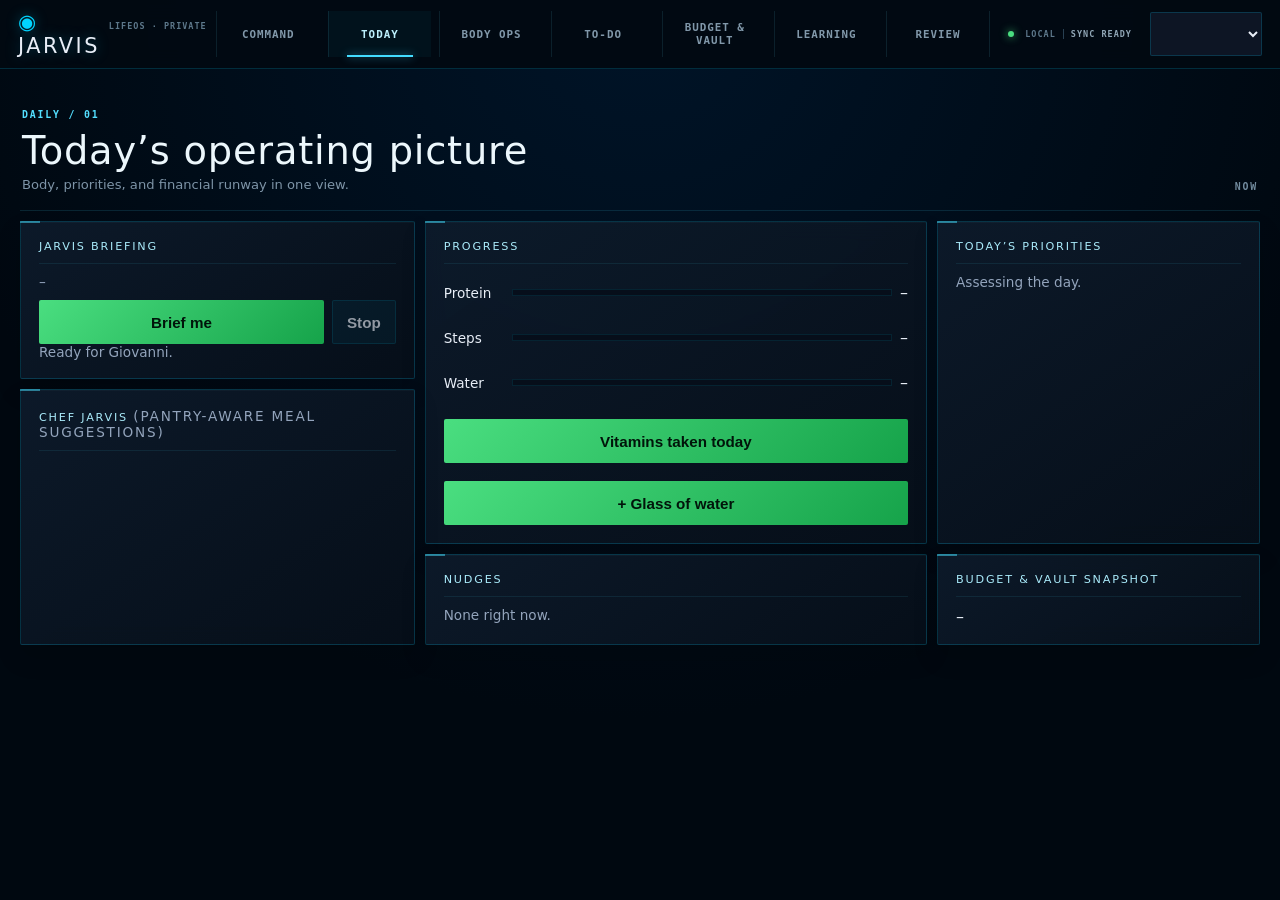
==== commit d2bdc9b6: "feat: add authenticated retailer portal" ====
--- a/lifeos/app/static/index.html
+++ b/lifeos/app/static/index.html
@@ -3,7 +3,7 @@
 <head>
 <meta charset="utf-8">
 <meta name="viewport" content="width=device-width, initial-scale=1, viewport-fit=cover">
-<meta name="jarvis-release" content="2026.08.26-integration-fabric-v1">
+<meta name="jarvis-release" content="2026.08.27-retailer-portal-v1">
 <title>Jarvis · LifeOS</title>
 <meta name="theme-color" content="#0a1628">
 <meta name="apple-mobile-web-app-capable" content="yes">
@@ -12,7 +12,7 @@
 <link rel="manifest" href="manifest.json">
 <link rel="icon" href="icon.svg" type="image/svg+xml">
 <link rel="apple-touch-icon" href="icon-192.png">
-<link rel="stylesheet" href="style.css?v=16">
+<link rel="stylesheet" href="style.css?v=14">
 </head>
 <body>
 <header class="app-header">
@@ -29,7 +29,7 @@
     </nav>
     <span class="nav-more" aria-hidden="true">›</span>
   </div>
-  <div class="shell-status" aria-label="Local system status"><span class="live-pip"></span><span>LOCAL</span><span id="shell-sync">SYNC READY</span></div>
+  <div class="shell-status" role="status" aria-label="Local system status"><span class="live-pip"></span><span>LOCAL</span><span id="shell-sync">SYNC READY</span></div>
   <select id="profile-select" title="Active profile" aria-label="Active profile"></select>
 </header>
 
@@ -92,26 +92,8 @@
         <div id="lifeos-priorities" class="priority-rail muted">Awaiting daily priorities.</div>
       </article>
 
-      <article class="tactical-panel command-intelligence" aria-labelledby="intelligence-heading">
-        <header class="panel-heading">
-          <span>04</span><h2 id="intelligence-heading">Decision support</h2>
-          <i id="intelligence-state">ASSESSING</i>
-        </header>
-        <div class="intelligence-lead">
-          <div><span>CROSS-DOMAIN VERDICT</span><strong id="intelligence-headline">Building the operating picture.</strong></div>
-          <div class="intelligence-score"><strong id="intelligence-confidence">—</strong><span>CONFIDENCE</span></div>
-        </div>
-        <div id="intelligence-list" class="intelligence-list" aria-live="polite">
-          <div class="empty-state">Correlating home, body, food, finance, and policy.</div>
-        </div>
-        <div class="intelligence-foot">
-          <span id="intelligence-summary">0 SIGNALS · 0 CONFLICTS</span>
-          <span id="intelligence-policy">ADVISORY ONLY · NO EXECUTION AUTHORITY</span>
-        </div>
-      </article>
-
       <article class="tactical-panel command-hardware">
-        <header class="panel-heading"><span>05</span><h2>X1 node health</h2><i id="command-hardware-verdict">AWAITING LINK</i></header>
+        <header class="panel-heading"><span>04</span><h2>X1 node health</h2><i id="command-hardware-verdict">AWAITING LINK</i></header>
         <div id="command-hardware-list" class="hardware-grid" aria-live="polite">
           <div class="empty-state">Hardware telemetry pending</div>
         </div>
@@ -166,7 +148,7 @@
       </article>
 
       <article id="command-perception" class="tactical-panel command-perception perception-awaiting" aria-labelledby="perception-heading">
-        <header class="panel-heading"><span>06</span><h2 id="perception-heading">Perception</h2><i id="perception-local-state">EYES / LOCAL</i></header>
+        <header class="panel-heading"><span>05</span><h2 id="perception-heading">Perception</h2><i id="perception-local-state">EYES / LOCAL</i></header>
         <div class="perception-console">
           <div id="perception-aperture" class="sensor-aperture" aria-hidden="true">
             <span class="aperture-iris"></span><span class="aperture-reticle"></span>
@@ -193,42 +175,29 @@
       </article>
 
       <article class="tactical-panel command-capabilities">
-        <header class="panel-heading"><span>07</span><h2>Capability readiness</h2><i>DEPENDENCY MAP</i></header>
+        <header class="panel-heading"><span>06</span><h2>Capability readiness</h2><i>DEPENDENCY MAP</i></header>
         <div id="command-capability-list" class="capability-grid muted">Loading capability manifest.</div>
-        <section class="integration-fabric" aria-labelledby="integration-heading">
-          <div class="integration-head">
-            <div>
-              <span>CONNECTED SYSTEM CONTRACT</span>
-              <h3 id="integration-heading">Integration Fabric</h3>
-            </div>
-            <strong id="integration-state" aria-live="polite">ASSESSING</strong>
-          </div>
-          <p id="integration-summary" class="integration-summary">Tracing producers, canonical state, and consumers.</p>
-          <div id="integration-list" class="integration-list muted" aria-live="polite">Loading subsystem graph.</div>
-          <div id="integration-issues" class="integration-issues" aria-live="polite"></div>
-        </section>
       </article>
 
       <article class="tactical-panel behavior-lab">
-        <header class="panel-heading"><span>08</span><h2>Behavior Lab</h2><i>STATE-SAFE</i></header>
+        <header class="panel-heading"><span>07</span><h2>Behavior Lab</h2><i>STATE-SAFE</i></header>
         <p class="panel-note">Predict policy and actions without changing house state.</p>
         <div class="simulation-controls" role="group" aria-label="Behavior simulations">
           <button class="secondary simulation-trigger" data-behavior="arrival">Simulate arrival</button>
           <button class="secondary simulation-trigger" data-behavior="departure">Simulate departure</button>
           <button id="nightly-review" class="secondary simulation-trigger" data-behavior="nightly">Simulate nightly</button>
           <button id="perception-review" class="secondary simulation-trigger" data-behavior="perception">Simulate perception</button>
-          <button id="intelligence-review" class="secondary simulation-trigger" data-behavior="intelligence">Simulate intelligence</button>
         </div>
         <div id="simulation-result" class="simulation-result empty-state" aria-live="polite">Select a behavior to inspect predicted actions.</div>
       </article>
 
       <article class="tactical-panel command-events">
-        <header class="panel-heading"><span>09</span><h2>Live event stream</h2><i id="command-event-count">0 EVENTS</i></header>
+        <header class="panel-heading"><span>08</span><h2>Live event stream</h2><i id="command-event-count">0 EVENTS</i></header>
         <div id="command-event-list" class="event-stream muted" aria-live="polite">No telemetry received.</div>
       </article>
 
       <article class="tactical-panel command-policy">
-        <header class="panel-heading"><span>10</span><h2>Authority matrix</h2><i>POLICY LOCK</i></header>
+        <header class="panel-heading"><span>09</span><h2>Authority matrix</h2><i>POLICY LOCK</i></header>
         <div class="matrix-legend"><span>ACTION</span><span>AUTHORITY / RISK</span></div>
         <div id="command-policy-list" class="command-list muted">Loading policies.</div>
         <details class="audit-disclosure"><summary>Recent simulation audit</summary><div id="command-audit-list" class="audit-list muted">No recorded simulations.</div></details>
@@ -349,13 +318,6 @@
       <p class="card-note">Suggestions use what is actually in stock, Giovanni's exclusions, protein goals, preparation time, and explicit feedback.</p>
       <div id="chef-suggestions" class="chef-suggestions" aria-live="polite"><div class="empty-state">Building tonight's options…</div></div>
       <div id="chef-status" class="inline-status muted" role="status" aria-live="polite"></div>
-      <div class="internet-chef-heading">
-        <div><span class="chef-kicker">INTERNET DISCOVERY / PANTRY-SEEDED</span><h3>Fresh ideas beyond the local rotation</h3></div>
-        <button id="chef-discover-btn" class="secondary">Find fresh recipes</button>
-      </div>
-      <p class="card-note">Jarvis searches a public recipe catalog using food you have in stock. Internet recipes do not invent nutrition totals; review portions before logging.</p>
-      <div id="chef-internet-suggestions" class="chef-suggestions" aria-live="polite"><div class="empty-state">Tap Find fresh recipes for a new rotation.</div></div>
-      <div id="chef-internet-status" class="inline-status muted" role="status" aria-live="polite"></div>
     </div>
     <div class="card pantry-card">
       <div class="chef-heading"><div><span class="chef-kicker">STOCK / LOCAL</span><h2>Pantry inventory</h2></div><span id="pantry-readiness" class="chef-state">LOADING</span></div>
@@ -372,7 +334,6 @@
       <div id="pantry" class="inventory-list muted">Loading inventory…</div>
       <div class="row pantry-tools">
         <button id="pantry-sync-btn" class="secondary">Sync from Grocy</button>
-        <button id="pantry-open-grocy-btn" class="secondary">Open Grocy inventory</button>
       </div>
     </div>
     </div>
@@ -380,21 +341,37 @@
 
   <!-- ============ TO-DO & SHOPPING ============ -->
   <section id="todo" class="panel todo-console">
-    <div class="section-intro"><div><span class="section-index">HOUSEHOLD / 03</span><h2>To-do &amp; shopping</h2><p>Lists, routed purchasing, and inventory tools in one household console.</p></div><span class="section-date">REVIEW BEFORE PURCHASE</span></div>
-    <div class="todo-boundaries" aria-label="List system boundaries">
+    <div class="section-intro"><div><span class="section-index">HOUSEHOLD / 03</span><h2>To-do &amp; shopping</h2><p>Keep the list in Jarvis, then enter your real retailer account to browse and shop.</p></div><span class="section-date">MANUAL CHECKOUT</span></div>
+    <div class="todo-boundaries" role="group" aria-label="List system boundaries">
       <article><span>VOICE + MANUAL</span><strong>Home Assistant list</strong><p><code>todo.shopping_list</code> remains a separate list on the Home Assistant To-do view.</p></article>
-      <article class="is-active"><span>ROUTED PURCHASES</span><strong>Jarvis shopping</strong><p>Food and household items are routed to the appropriate retailers below.</p></article>
-      <article><span>INVENTORY + EXPIRY</span><strong>Grocy</strong><p>Launch Grocy from the Home Assistant To-do view for stock and expiry management.</p></article>
-    </div>
+      <article class="is-active"><span>ROUTED PURCHASES</span><strong>Jarvis shopping</strong><p>Food and household items route to the appropriate retailer workspace.</p></article>
+      <article><span>INVENTORY + EXPIRY</span><strong>Grocy</strong><p>Launch Grocy from the Home Assistant To-do view; its inventory remains separate.</p></article>
+    </div>
+
+    <article class="card retailer-access" aria-labelledby="retailer-access-title">
+      <header class="retailer-access-head">
+        <div><span class="chef-kicker">ACCOUNT SHOPPING / SECURE HANDOFF</span><h2 id="retailer-access-title">Retailer access</h2></div>
+        <span class="retailer-security-state">CHROMIUM SESSION</span>
+      </header>
+      <p class="retailer-fact">Account session stays in Chromium on this X1 · Jarvis never sees credentials or payment details.</p>
+      <div class="retailer-airlocks" role="group" aria-label="Retailer account launchers">
+        <a class="retailer-airlock" data-retailer="foodlion" href="https://foodlion.com/" target="_top" rel="noopener noreferrer"><span class="airlock-index">01 · FOOD</span><strong>Food Lion</strong><small>Sign in / Shop</small><i aria-hidden="true">↗</i></a>
+        <a class="retailer-airlock" data-retailer="instacart" href="https://www.instacart.com/" target="_top" rel="noopener noreferrer"><span class="airlock-index">02 · FOOD</span><strong>Instacart</strong><small>Sign in / Shop</small><i aria-hidden="true">↗</i></a>
+        <a class="retailer-airlock" data-retailer="walmart" href="https://www.walmart.com/" target="_top" rel="noopener noreferrer"><span class="airlock-index">03 · HOME / PERSONAL / OTHER</span><strong>Walmart</strong><small>Sign in / Shop</small><i aria-hidden="true">↗</i></a>
+        <a class="retailer-airlock" data-retailer="amazon" href="https://www.amazon.com/" target="_top" rel="noopener noreferrer"><span class="airlock-index">04 · HOME / PERSONAL / OTHER</span><strong>Amazon</strong><small>Sign in / Shop</small><i aria-hidden="true">↗</i></a>
+      </div>
+      <p class="retailer-return"><span aria-hidden="true">←</span> Use the kiosk <strong>Back</strong> or <strong>Home</strong> control to return to Jarvis.</p>
+    </article>
+
     <article class="card shopping-card" aria-labelledby="routed-shopping-title">
       <div class="market-heading"><div><span class="chef-kicker">SHOPPING / ROUTED</span><h2 id="routed-shopping-title">Jarvis shopping list</h2></div><button id="market-build-btn" class="secondary">Add low stock</button></div>
       <p class="card-note">Food goes to Food Lion or Instacart. Household supplies, personal care, and other items go to Walmart or Amazon.</p>
-      <div class="shopping-composer" aria-label="Add shopping-list item">
+      <div class="shopping-composer" role="group" aria-label="Add shopping-list item">
         <label>Item<input id="shopping-item" autocomplete="off" placeholder="Paper towels or chicken breast"></label>
         <label>Shopping route<select id="shopping-type"><option value="food">Food · Food Lion + Instacart</option><option value="home">Home, personal &amp; other · Walmart + Amazon</option></select></label>
         <button id="shopping-add-btn">Add to shopping list</button>
       </div>
-      <div id="shopping-status" class="inline-status muted" role="status" aria-live="polite">Jarvis list is separate from Home Assistant and Grocy.</div>
+      <div id="shopping-status" class="inline-status muted" role="status" aria-live="polite">Jarvis, Home Assistant, and Grocy remain separate databases.</div>
       <p class="shopping-boundary">REVIEW-ONLY CHECKOUT · Store buttons open the item at the appropriate retailer. Jarvis never submits an order or assumes live price, stock, substitutions, or delivery availability.</p>
       <div id="grocery" class="market-list muted" aria-live="polite">Loading routed shopping list…</div>
     </article>
@@ -402,7 +379,7 @@
 
   <!-- ============ BUDGET & VAULT ============ -->
   <section id="budget" class="panel">
-    <div class="section-intro"><div><span class="section-index">CAPITAL / 03</span><h2>Budget &amp; Vault</h2><p>Two-check runway, verified balances, daily spending, and obligations.</p></div><span class="section-date">AUDIT REQUIRED</span></div>
+    <div class="section-intro"><div><span class="section-index">CAPITAL / 03</span><h2>Budget &amp; Vault</h2><p>Two-check runway, daily spending, obligations, and protected capital.</p></div><span class="section-date">LEDGER PROTECTED</span></div>
     <div id="finance-status" class="inline-status muted" role="status" aria-live="polite"></div>
     <div class="lifeos-page-grid finance-grid">
     <div class="card paycheck-card">
@@ -514,7 +491,6 @@
       <div><strong id="learning-candidate-count">—</strong><span>Needs review</span></div>
       <div><strong id="learning-rejected-count">—</strong><span>Rejected</span></div>
       <div><strong id="learning-observation-count">—</strong><span>Recent evidence</span></div>
-      <div><strong id="learning-pattern-count">—</strong><span>Automatic patterns</span></div>
     </div>
     <div class="lifeos-page-grid learning-grid">
       <article class="card learning-composer-card">
@@ -544,88 +520,33 @@
         <div class="finance-card-heading"><div><span class="finance-index">EVIDENCE / PROVENANCE</span><h2>Recent observations</h2></div><span class="finance-state">LOCAL ONLY</span></div>
         <div id="learning-evidence" class="learning-list muted">No observations loaded.</div>
       </article>
-      <article class="card learning-patterns-card">
-        <div class="finance-card-heading"><div><span class="finance-index">EVIDENCE / AUTOMATIC</span><h2>Observed patterns</h2></div><span class="finance-state">ADVISORY ONLY</span></div>
-        <p class="card-note">Jarvis combines repeated evidence across your routine without treating a single unusual day as a rule.</p>
-        <div id="learning-patterns" class="learning-list muted">No automatic patterns loaded.</div>
-        <div id="learning-pattern-coverage" class="learning-coverage muted">Checking pattern coverage…</div>
-      </article>
-    </div>
-    <footer class="learning-policy"><strong>Learning boundary</strong><span>Inferences cannot authorize Home Assistant actions. Confirmed preferences guide explanations and future proposals; manual control and safety policy always win. Raw microphone audio, camera frames, identity recognition, and exact location history are not retained as learning evidence.</span></footer>
+    </div>
+    <footer class="learning-policy"><strong>Learning boundary</strong><span>Inferences cannot authorize Home Assistant actions. Confirmed preferences guide explanations and future proposals; manual control and safety policy always win.</span></footer>
   </section>
 
   <!-- ============ REVIEW ============ -->
   <section id="review" class="panel">
-    <div class="section-intro review-intro">
-      <div><span class="section-index">SYNTHESIS / 05</span><h2>Weekly intelligence</h2><p>Seven days of evidence distilled into the next three decisions.</p></div>
-      <div class="review-period-lockup"><span id="review-period">LAST 7 DAYS</span><strong id="review-confidence">EVIDENCE LOADING</strong></div>
-    </div>
+    <div class="section-intro"><div><span class="section-index">SYNTHESIS / 05</span><h2>Weekly intelligence</h2><p>Signals, momentum, and the decisions that matter next.</p></div></div>
     <div class="lifeos-page-grid review-grid">
-      <article class="card review-command-card">
-        <div class="review-command-heading"><div><span class="finance-index">JARVIS / ASSESSMENT</span><h2>Operating picture</h2></div><span class="finance-state">ADVISORY</span></div>
-        <div class="review-command-body">
-          <div class="review-score" aria-label="Weekly operating score"><strong id="review-score">–</strong><span>/ 100</span></div>
-          <div><h3 id="review-verdict">Building the weekly picture…</h3><p id="review-speech" class="muted">Jarvis is reconciling body, routine, and money signals.</p></div>
-        </div>
-        <div class="review-speech-controls">
-          <button id="review-speak-btn" class="pill">Hear weekly brief</button>
-          <button id="review-stop-btn" class="secondary" disabled>Stop</button>
-          <span id="review-speak-status" role="status" aria-live="polite">Ready when the evidence is loaded.</span>
-        </div>
-      </article>
-
-      <article class="card review-pulse-card">
-        <div class="review-command-heading"><div><span class="finance-index">SIGNAL / COVERAGE</span><h2>Evidence confidence</h2></div><span id="review-confidence-state" class="finance-state">LOADING</span></div>
-        <div id="review-coverage" class="review-coverage"><span class="muted">Checking daily signal coverage…</span></div>
-        <p class="card-note">Missing data reduces confidence; it is never scored as poor performance.</p>
-      </article>
-
-      <article class="card review-trends-card">
-        <div class="review-command-heading"><div><span class="finance-index">DELTA / PRIOR WEEK</span><h2>Momentum matrix</h2></div><span class="finance-state">OBSERVED</span></div>
-        <div id="review-trends" class="review-trends"><span class="muted">Calculating week-over-week movement…</span></div>
-      </article>
-
-      <article class="card review-wins-card">
-        <div class="review-command-heading"><div><span class="finance-index">MOMENTUM / HELD</span><h2>What worked</h2></div><span class="finance-state good">WINS</span></div>
-        <div id="review-wins" class="review-signal-list muted">No wins loaded.</div>
-      </article>
-
-      <article class="card review-watch-card">
-        <div class="review-command-heading"><div><span class="finance-index">ATTENTION / OPEN</span><h2>What needs watching</h2></div><span class="finance-state warn">WATCH</span></div>
-        <div id="review-watch" class="review-signal-list muted">No watch items loaded.</div>
-      </article>
-
-      <article class="card review-priorities-card">
-        <div class="review-command-heading"><div><span class="finance-index">NEXT / 7 DAYS</span><h2>Jarvis recommends</h2></div><span class="finance-state">3 MOVES</span></div>
-        <div id="review-priorities" class="review-priority-list muted">Building grounded recommendations…</div>
-        <footer id="review-policy" class="review-policy">Recommendations remain advisory.</footer>
-      </article>
-
-      <article class="card review-ledger-card">
-        <div class="review-command-heading"><div><span class="finance-index">LEDGER / FACTS</span><h2>Weekly measures</h2></div><span class="finance-state">7 DAYS</span></div>
-        <div id="review-stats"><span class="muted">Loading measures…</span></div>
-      </article>
-
-      <article class="card review-profiles-card">
-        <div class="review-command-heading"><div><span class="finance-index">BASELINE / PEOPLE</span><h2>Profiles</h2></div><span class="finance-state">LOCAL</span></div>
-        <div id="profiles"></div>
-        <div class="row review-profile-form">
-          <input id="profile-name" aria-label="Profile name" placeholder="name">
-          <input id="profile-protein" aria-label="Protein target in grams" type="number" placeholder="protein g">
-          <button id="profile-btn">Add</button>
-        </div>
-      </article>
-      <div id="review-status" class="inline-status" role="status" aria-live="polite">
-        Weekly intelligence refreshes whenever this page opens.
-      </div>
+    <div class="card">
+      <h2>Weekly review</h2>
+      <div id="review-speech" class="muted">–</div>
+      <div id="review-stats"></div>
+    </div>
+    <div class="card">
+      <h2>Profiles</h2>
+      <div id="profiles"></div>
+      <div class="row">
+        <input id="profile-name" placeholder="name">
+        <input id="profile-protein" type="number" placeholder="protein g">
+        <button id="profile-btn">Add</button>
+      </div>
+    </div>
     </div>
   </section>
 </main>
 
-  <script src="app.js?v=19"></script>
-  <script src="bodyops-enhanced.js?v=3"></script>
-  <script src="money-command.js?v=6"></script>
-  <script src="release-watch.js?v=1"></script>
+  <script src="app.js?v=14"></script>
 <script>
 if ("serviceWorker" in navigator) navigator.serviceWorker.register("sw.js");
 </script>
--- a/lifeos/app/static/style.css
+++ b/lifeos/app/static/style.css
@@ -22,14 +22,8 @@
   --glow: 0 8px 24px rgba(0, 0, 0, 0.45), 0 0 18px rgba(0, 212, 255, 0.07);
 }
 * { box-sizing: border-box; }
-html {
-  min-height: 100%;
-  background: var(--bg);
-}
 body {
-  min-height: 100vh;
   margin: 0; font-family: -apple-system, system-ui, sans-serif;
-  background-color: var(--bg);
   background: radial-gradient(circle at 50% 0%, #001428 0%, var(--bg) 65%) fixed;
   color: var(--text);
 }
@@ -421,59 +415,7 @@
 .vault-grid { grid-template-columns: .8fr 1.2fr; }
 .vault-grid .card:nth-child(3), .vault-grid .card:nth-child(4) { grid-row: span 2; }
 .vault-grid .card:last-child { grid-column: span 2; }
-.review-grid { grid-template-columns: repeat(12, minmax(0, 1fr)); }
-.review-intro { gap: 24px; }
-.review-period-lockup { display: flex; flex-direction: column; align-items: flex-end; gap: 6px; text-align: right; }
-.review-period-lockup span, .review-period-lockup strong { font: 600 .62rem ui-monospace, SFMono-Regular, Consolas, monospace; letter-spacing: .12em; }
-.review-period-lockup span { color: #6e8799; }
-.review-period-lockup strong { color: #a7eafa; }
-.review-command-card { grid-column: span 8; overflow: hidden; min-height: 292px; }
-.review-pulse-card { grid-column: span 4; }
-.review-trends-card { grid-column: span 7; }
-.review-wins-card { grid-column: span 5; }
-.review-watch-card { grid-column: span 5; }
-.review-priorities-card { grid-column: span 7; }
-.review-ledger-card { grid-column: span 7; }
-.review-profiles-card { grid-column: span 5; }
-#review-status { grid-column: 1 / -1; }
-.review-command-heading { display: flex; align-items: flex-start; justify-content: space-between; gap: 14px; }
-.review-command-heading h2 { margin-bottom: 0; }
-.review-command-body { display: grid; grid-template-columns: 126px 1fr; gap: 22px; align-items: center; min-height: 148px; padding: 18px 0; }
-.review-score { position: relative; display: grid; place-items: center; align-content: center; width: 118px; aspect-ratio: 1; border: 1px solid rgba(81, 221, 250, .34); background: radial-gradient(circle, rgba(48, 208, 240, .14), transparent 64%); clip-path: polygon(10% 0, 90% 0, 100% 10%, 100% 90%, 90% 100%, 10% 100%, 0 90%, 0 10%); }
-.review-score::before { content: ""; position: absolute; inset: 8px; border: 1px solid rgba(121, 108, 241, .26); clip-path: inherit; }
-.review-score strong { color: #e5fbff; font: 500 2.65rem ui-monospace, SFMono-Regular, Consolas, monospace; line-height: .95; text-shadow: 0 0 18px rgba(71, 220, 251, .28); }
-.review-score span { color: #667f91; margin-top: 7px; font: 600 .58rem ui-monospace, SFMono-Regular, Consolas, monospace; letter-spacing: .13em; }
-.review-command-body h3 { color: #e9f7fb; font-size: clamp(1.3rem, 2.6vw, 2rem); font-weight: 350; line-height: 1.12; margin: 0 0 12px; }
-.review-command-body p { color: #91a7b5; line-height: 1.65; margin: 0; max-width: 74ch; }
-.review-speech-controls { display: grid; grid-template-columns: minmax(160px, 220px) 92px 1fr; gap: 8px; align-items: center; padding-top: 12px; border-top: 1px solid rgba(77, 207, 236, .1); }
-.review-speech-controls button { margin: 0; }
-.review-speech-controls span { color: #6f8798; font-size: .7rem; padding-left: 8px; }
-.review-coverage { display: grid; gap: 14px; padding: 18px 0 12px; }
-.review-coverage-row { display: grid; grid-template-columns: 72px 1fr 38px; gap: 10px; align-items: center; }
-.review-coverage-row > span { color: #8298a8; font: 600 .62rem ui-monospace, SFMono-Regular, Consolas, monospace; text-transform: uppercase; }
-.review-coverage-row > strong { color: #c6ecf4; font: 600 .66rem ui-monospace, SFMono-Regular, Consolas, monospace; text-align: right; }
-.review-meter { height: 5px; overflow: hidden; background: #162b3b; }
-.review-meter span { display: block; height: 100%; background: linear-gradient(90deg, #695bdc, #47dcfb); box-shadow: 0 0 8px rgba(71, 220, 251, .35); }
-.review-trends { display: grid; grid-template-columns: repeat(4, minmax(0, 1fr)); gap: 1px; padding-top: 14px; background: rgba(69, 198, 230, .1); }
-.review-trend { display: flex; flex-direction: column; min-height: 112px; padding: 14px; background: #0a1623; border-top: 2px solid #4d7086; }
-.review-trend.good { border-color: #55d6a0; }
-.review-trend.warn { border-color: #e9a85c; }
-.review-trend > span, .review-trend small { color: #657e90; font: 600 .55rem ui-monospace, SFMono-Regular, Consolas, monospace; letter-spacing: .1em; text-transform: uppercase; }
-.review-trend strong { color: #edf9fc; font: 500 1.25rem ui-monospace, SFMono-Regular, Consolas, monospace; margin: auto 0 8px; }
-.review-trend.good small { color: #65cfa3; }
-.review-trend.warn small { color: #dba15f; }
-.review-signal-list { display: grid; gap: 1px; margin-top: 12px; background: rgba(85, 207, 234, .08); }
-.review-signal { display: grid; grid-template-columns: 62px 1fr; gap: 4px 10px; padding: 13px; background: #091522; }
-.review-domain { grid-row: span 2; align-self: start; color: #6e8a9c; font: 600 .54rem ui-monospace, SFMono-Regular, Consolas, monospace; letter-spacing: .1em; }
-.review-signal strong { color: #dbeaf0; font-size: .78rem; font-weight: 540; }
-.review-signal p { color: #718899; font-size: .68rem; line-height: 1.45; margin: 0; }
-.review-priority-list { display: grid; gap: 8px; padding: 14px 0; }
-.review-priority { display: grid; grid-template-columns: 38px 1fr; gap: 3px 12px; padding: 12px 14px; border-left: 2px solid #795fe1; background: linear-gradient(90deg, rgba(108, 84, 214, .11), transparent); }
-.review-priority-number { grid-row: span 2; color: #9a83ee; font: 600 .72rem ui-monospace, SFMono-Regular, Consolas, monospace; }
-.review-priority strong { color: #e2edf1; font-size: .8rem; }
-.review-priority p { color: #718799; font-size: .68rem; line-height: 1.45; margin: 0; }
-.review-policy { color: #647b8d; border-top: 1px solid rgba(80, 193, 221, .1); padding-top: 10px; font-size: .64rem; line-height: 1.5; }
-.review-profile-form { display: grid; grid-template-columns: 1fr 110px auto; margin-top: 12px; }
+.review-grid { grid-template-columns: 1.4fr .8fr; }
 .priority-line { display: grid; grid-template-columns: 26px 1fr; gap: 8px; padding: 10px 0; border-bottom: 1px solid rgba(88, 210, 240, .08); }
 .priority-line span { color: #596f82; font: .62rem ui-monospace, SFMono-Regular, Consolas, monospace; }
 .priority-line strong { color: #dce9f0; font-size: .8rem; font-weight: 520; }
@@ -487,17 +429,14 @@
   grid-template-columns: minmax(260px, .72fr) minmax(235px, .68fr) minmax(330px, 1fr) minmax(300px, .92fr);
   grid-template-areas:
     "core status lifeos lifeos"
-    "core intelligence intelligence capabilities"
-    "hardware hardware hardware hardware"
+    "core hardware hardware capabilities"
     "perception perception behavior behavior"
     "proposals proposals events events"
     "policy policy policy policy";
-  grid-template-rows: minmax(232px, auto) minmax(210px, auto) auto auto auto auto;
+  grid-template-rows: minmax(232px, auto) minmax(180px, auto) auto auto auto;
 }
 .command-lifeos { grid-area: lifeos; border-color: rgba(151, 109, 255, .28); }
 .command-lifeos::before { border-color: rgba(175, 137, 255, .58); }
-.command-intelligence { grid-area: intelligence; border-color: rgba(229, 178, 75, .3); }
-.command-intelligence::before { border-color: rgba(244, 194, 91, .65); }
 .command-capabilities { grid-area: capabilities; }
 .command-perception { grid-area: perception; }
 .behavior-lab { grid-area: behavior; }
@@ -514,25 +453,6 @@
 .vault-pulse strong { color: #7de4a0; }
 .priority-rail { display: flex; gap: 6px; overflow: auto; padding-top: 10px; }
 .priority-token { flex: 0 0 auto; border-left: 2px solid #9775e8; background: rgba(151, 117, 232, .08); color: #c4b7df; padding: 5px 8px; font: .59rem ui-monospace, SFMono-Regular, Consolas, monospace; }
-.intelligence-lead { display: grid; grid-template-columns: minmax(0, 1fr) auto; gap: 16px; align-items: center; padding: 7px 1px 11px; }
-.intelligence-lead > div:first-child > span, .intelligence-score span { display: block; color: #7e735b; font: 600 .51rem ui-monospace, SFMono-Regular, Consolas, monospace; letter-spacing: .11em; }
-.intelligence-lead > div:first-child > strong { display: block; overflow-wrap: anywhere; margin-top: 6px; color: #f4e5c4; font-size: .84rem; font-weight: 570; line-height: 1.32; }
-.intelligence-score { min-width: 76px; padding: 7px 9px; border-left: 2px solid #d5a84f; background: rgba(213, 168, 79, .07); text-align: right; }
-.intelligence-score strong { display: block; color: #efc36b; font: 650 1.05rem ui-monospace, SFMono-Regular, Consolas, monospace; }
-.intelligence-list { display: grid; gap: 1px; max-height: 190px; overflow: auto; background: rgba(213, 168, 79, .08); scrollbar-width: thin; }
-.intelligence-item { display: grid; grid-template-columns: 68px minmax(0, 1fr) auto; gap: 9px; align-items: center; min-height: 54px; padding: 8px 10px; border-left: 2px solid #75d79a; background: #08131e; }
-.intelligence-item.priority-critical { border-left-color: #ff7070; }
-.intelligence-item.priority-high { border-left-color: #ff9e57; }
-.intelligence-item.priority-medium { border-left-color: #f5c84c; }
-.intelligence-item.priority-low { border-left-color: #65dca0; }
-.intelligence-priority { color: #a58a56; font: 650 .51rem ui-monospace, SFMono-Regular, Consolas, monospace; letter-spacing: .09em; text-transform: uppercase; }
-.intelligence-copy { min-width: 0; }
-.intelligence-copy strong { display: block; color: #e9edf0; font-size: .7rem; font-weight: 560; }
-.intelligence-copy small { display: block; overflow: hidden; margin-top: 3px; color: #788d9d; font-size: .61rem; line-height: 1.3; text-overflow: ellipsis; white-space: nowrap; }
-.intelligence-item > output { color: #9db1bc; font: 600 .57rem ui-monospace, SFMono-Regular, Consolas, monospace; }
-.intelligence-foot { display: flex; justify-content: space-between; gap: 12px; padding-top: 9px; color: #6d766f; font: 600 .5rem ui-monospace, SFMono-Regular, Consolas, monospace; letter-spacing: .07em; }
-.intelligence-attention .panel-heading i { color: #ff9e57; }
-.intelligence-degraded .panel-heading i { color: #98a5ae; }
 .capability-grid { display: grid; grid-template-columns: 1fr 1fr; gap: 1px; background: rgba(69, 193, 224, .08); }
 .capability-item { display: grid; grid-template-columns: 7px 1fr; gap: 7px; align-items: center; min-height: 46px; padding: 7px 8px; background: #07131f; }
 .capability-marker { width: 5px; height: 5px; border-radius: 50%; background: #65dc8a; box-shadow: 0 0 6px rgba(101, 220, 138, .6); }
@@ -540,26 +460,6 @@
 .capability-item small { display: block; color: #5e9b72; font: .51rem ui-monospace, SFMono-Regular, Consolas, monospace; margin-top: 3px; text-transform: uppercase; }
 .capability-item.needs-dependency .capability-marker { background: #8b99a5; box-shadow: none; }
 .capability-item.needs-dependency small { color: #7e8d99; }
-.integration-fabric { margin-top: 12px; border-top: 1px solid rgba(69, 193, 224, .16); padding-top: 12px; }
-.integration-head { display: flex; justify-content: space-between; gap: 12px; align-items: center; }
-.integration-head span { color: #55879a; font: 600 .48rem ui-monospace, SFMono-Regular, Consolas, monospace; letter-spacing: .12em; }
-.integration-head h3 { margin: 3px 0 0; color: #d8e7ed; font-size: .78rem; font-weight: 600; }
-.integration-state { padding: 5px 8px; border: 1px solid currentColor; color: #f0bd58; font: 650 .5rem ui-monospace, SFMono-Regular, Consolas, monospace; letter-spacing: .1em; }
-.integration-state.state-ready { color: #65dc8a; }
-.integration-state.state-disconnected { color: #ff7070; }
-.integration-summary { margin: 9px 0; color: #6f8797; font: 600 .49rem/1.45 ui-monospace, SFMono-Regular, Consolas, monospace; letter-spacing: .04em; }
-.integration-list { display: grid; grid-template-columns: repeat(2, minmax(0, 1fr)); gap: 1px; max-height: 250px; overflow: auto; background: rgba(69, 193, 224, .08); scrollbar-width: thin; }
-.integration-node { display: grid; grid-template-columns: 7px minmax(0, 1fr); gap: 8px; align-items: center; min-height: 46px; padding: 7px 8px; background: #07131f; }
-.integration-marker { width: 6px; height: 6px; border-radius: 50%; background: #65dc8a; box-shadow: 0 0 6px rgba(101, 220, 138, .5); }
-.integration-node.state-degraded .integration-marker,
-.integration-node.state-awaiting .integration-marker { background: #f0bd58; box-shadow: 0 0 6px rgba(240, 189, 88, .4); }
-.integration-node.state-disconnected .integration-marker { background: #ff7070; box-shadow: 0 0 6px rgba(255, 112, 112, .45); }
-.integration-node.state-uncommissioned .integration-marker { background: #7e8d99; box-shadow: none; }
-.integration-node strong { display: block; overflow: hidden; color: #d4e5ed; font-size: .62rem; text-overflow: ellipsis; white-space: nowrap; }
-.integration-node small { display: block; overflow: hidden; margin-top: 3px; color: #668597; font: .47rem ui-monospace, SFMono-Regular, Consolas, monospace; text-overflow: ellipsis; white-space: nowrap; }
-.integration-issues { min-height: 34px; margin-top: 8px; padding: 8px 9px; color: #78a98a; background: rgba(101, 220, 138, .06); font-size: .56rem; line-height: 1.4; }
-.integration-issues.has-attention { display: flex; gap: 8px; color: #d7a95c; background: rgba(240, 189, 88, .07); }
-.integration-issues strong { flex: 0 0 auto; font: 650 .5rem ui-monospace, SFMono-Regular, Consolas, monospace; letter-spacing: .08em; }
 .perception-console { display: grid; grid-template-columns: 112px minmax(145px, .72fr) minmax(210px, 1fr); gap: 15px; align-items: center; }
 .sensor-aperture {
   position: relative; width: 100%; height: 67px; overflow: hidden; border: 1px solid rgba(72, 220, 250, .42);
@@ -617,12 +517,11 @@
     grid-template-areas:
       "core status status"
       "core lifeos lifeos"
-      "core intelligence intelligence"
       "hardware hardware capabilities"
       "perception perception behavior"
       "proposals proposals behavior"
       "events events policy";
-    grid-template-rows: repeat(7, auto);
+    grid-template-rows: repeat(6, auto);
   }
   .lifeos-rail { grid-template-columns: 80px repeat(5, minmax(70px, 1fr)); }
 }
@@ -635,26 +534,21 @@
   .today-grid, .body-grid, .vault-grid, .review-grid { grid-template-columns: 1fr 1fr; grid-template-areas: none; }
   .today-grid > *, .body-grid > *, .vault-grid > *, .review-grid > * { grid-area: auto; grid-column: auto !important; grid-row: auto !important; }
   .progress-card, .priorities-card, .meals-card { grid-column: span 2 !important; }
-  .review-command-card, .review-trends-card, .review-priorities-card, .review-ledger-card { grid-column: span 2 !important; }
-  .review-pulse-card, .review-wins-card, .review-watch-card, .review-profiles-card { grid-column: span 1 !important; }
   .command-grid { display: flex; flex-direction: column; }
   .command-core { min-height: 390px; }
   .command-status { order: 1; }
   .command-lifeos { order: 2; }
-  .command-intelligence { order: 3; }
-  .command-hardware { order: 4; }
-  .command-perception { order: 5; }
-  .command-capabilities { order: 6; }
-  .command-proposals { order: 7; }
-  .behavior-lab { order: 8; }
-  .command-events { order: 9; }
-  .command-policy { order: 10; }
+  .command-hardware { order: 3; }
+  .command-perception { order: 4; }
+  .command-capabilities { order: 5; }
+  .command-proposals { order: 6; }
+  .behavior-lab { order: 7; }
+  .command-events { order: 8; }
+  .command-policy { order: 9; }
   .lifeos-rail { grid-template-columns: repeat(3, 1fr); }
   .score-dial { grid-row: span 2; }
   .privacy-boundary { grid-template-columns: repeat(3, 1fr); }
   .privacy-title { grid-column: 1 / -1; }
-  .intelligence-item { grid-template-columns: 62px minmax(0, 1fr); }
-  .intelligence-item > output { grid-column: 2; }
 }
 @media (max-width: 650px) {
   .app-header { padding: 8px 10px 6px; }
@@ -671,15 +565,6 @@
   .section-intro h2 { font-size: 1.45rem; }
   .section-intro p { max-width: 270px; font-size: .75rem; }
   .today-grid, .body-grid, .vault-grid, .review-grid { display: flex; flex-direction: column; }
-  .review-intro { align-items: flex-start; }
-  .review-period-lockup { align-items: flex-start; text-align: left; }
-  .review-command-body { grid-template-columns: 92px 1fr; gap: 14px; }
-  .review-score { width: 88px; }
-  .review-score strong { font-size: 2rem; }
-  .review-speech-controls { grid-template-columns: 1fr 84px; }
-  .review-speech-controls span { grid-column: 1 / -1; padding: 5px 0 0; }
-  .review-trends { grid-template-columns: 1fr 1fr; }
-  .review-profile-form { grid-template-columns: 1fr; }
   .lifeos-page-grid .card { padding: 15px; }
   .lifeos-page-grid .row { flex-direction: column; }
   .lifeos-page-grid input, .lifeos-page-grid select, .lifeos-page-grid button { width: 100%; min-height: 46px; }
@@ -687,15 +572,7 @@
   .lifeos-rail { grid-template-columns: 1fr 1fr; }
   .score-dial { grid-row: span 1; }
   .priority-rail { flex-wrap: wrap; overflow: visible; }
-  .intelligence-lead { align-items: start; }
-  .intelligence-list { max-height: none; }
-  .intelligence-item { grid-template-columns: 1fr; gap: 5px; }
-  .intelligence-copy small { overflow: visible; white-space: normal; }
-  .intelligence-item > output { grid-column: 1; }
-  .intelligence-foot { flex-direction: column; }
   .capability-grid { grid-template-columns: 1fr; }
-  .integration-list { grid-template-columns: 1fr; max-height: none; }
-  .integration-head { align-items: flex-start; }
   .perception-console { grid-template-columns: 96px 1fr; gap: 12px; }
   .perception-facts { grid-column: 1 / -1; }
   .privacy-boundary { grid-template-columns: 1fr 1fr; }
@@ -813,20 +690,13 @@
 .chef-why { min-height: 42px; color: #8ca3b2; font-size: .72rem; line-height: 1.45; overflow-wrap: anywhere; }
 .chef-actions { display: grid; grid-template-columns: 1.35fr 1fr .6fr .6fr; gap: 7px; }
 .chef-actions button { min-height: 46px; padding: 8px 10px; font-size: .67rem; }
-.internet-chef-heading { display:flex; align-items:end; justify-content:space-between; gap:14px; margin-top:22px; padding-top:18px; border-top:1px solid rgba(76,210,239,.14); }
-.internet-chef-heading h3 { margin:5px 0 0; color:#edf9fc; font-size:1rem; }
-.internet-chef-heading button { min-height:46px; }
-.internet-chef-option { border-left-color:rgba(247,185,85,.75); }
-.internet-chef-actions { grid-template-columns:1.4fr 1fr; }
-.pantry-tools { flex-wrap:wrap; }
-.pantry-tools button { min-height:46px; }
 .inventory-actions { display: flex; flex-wrap: wrap; justify-content: flex-end; gap: 7px; }
 .inventory-actions button { min-height: 44px; }
 .danger-subtle { border-color: rgba(243,163,163,.2) !important; color: #d9a4a4 !important; }
 .market-heading { align-items: center; margin-top: 20px; padding-top: 15px; border-top: 1px solid rgba(65,196,226,.1); }
 .market-heading h2 { border: 0 !important; padding: 0 !important; }
 .shopping-composer { display: grid; grid-template-columns: minmax(180px,1.15fr) minmax(250px,1fr) auto; gap: 8px; align-items: end; padding: 13px; border: 1px solid rgba(78,211,238,.14); background: rgba(5,19,30,.5); }
-.shopping-composer input,.shopping-composer select { min-height: 44px; }
+.shopping-composer input,.shopping-composer select,.shopping-composer button,.shopping-card .market-heading button { min-height: 44px; }
 .shopping-composer button { min-height: 46px; white-space: nowrap; }
 .shopping-card .market-heading button { min-height: 44px; }
 .shopping-boundary { margin: 2px 0 8px; padding: 9px 11px; border-left: 2px solid rgba(247,185,85,.6); color: #8fa3ae; background: rgba(247,185,85,.045); font: 600 .56rem/1.5 ui-monospace,SFMono-Regular,Consolas,monospace; letter-spacing: .07em; }
@@ -848,6 +718,23 @@
 .todo-boundaries span { display: block; color: #69889a; font: 600 .54rem ui-monospace,SFMono-Regular,Consolas,monospace; letter-spacing: .13em; }
 .todo-boundaries strong { display: block; margin-top: 7px; color: #d9f6fb; font-size: .88rem; }
 .todo-boundaries p { margin: 6px 0 0; color: #849ba8; font-size: .68rem; line-height: 1.45; }
+.retailer-access { position: relative; overflow: hidden; margin-bottom: 14px; border-color: rgba(247,185,85,.25); background: linear-gradient(112deg,rgba(11,30,44,.98),rgba(8,19,31,.98) 56%,rgba(70,47,14,.18)); }
+.retailer-access::after { content: "EXTERNAL COMMERCE BOUNDARY"; position: absolute; right: -28px; top: 27px; transform: rotate(90deg); color: rgba(247,185,85,.25); font: 600 .48rem ui-monospace,SFMono-Regular,Consolas,monospace; letter-spacing: .16em; pointer-events: none; }
+.retailer-access-head { display: flex; align-items: start; justify-content: space-between; gap: 16px; }
+.retailer-access-head h2 { margin: 5px 0 0; border: 0; padding: 0; color: #effbff; }
+.retailer-security-state { padding: 7px 9px; border: 1px solid rgba(247,185,85,.36); color: #f2c56f; background: rgba(247,185,85,.06); font: 650 .52rem ui-monospace,SFMono-Regular,Consolas,monospace; letter-spacing: .1em; }
+.retailer-fact { max-width: 78ch; margin: 12px 0 14px; color: #a9bac4; font-size: .72rem; line-height: 1.55; }
+.retailer-airlocks { display: grid; grid-template-columns: repeat(4,minmax(0,1fr)); gap: 1px; border: 1px solid rgba(75,205,234,.16); background: rgba(75,205,234,.12); }
+.retailer-airlock { position: relative; display: grid; grid-template-columns: 1fr auto; grid-template-rows: auto auto auto; min-height: 112px; padding: 14px 16px; color: #dff9ff; background: #07141f; text-decoration: none; transition: background .16s ease,border-color .16s ease,transform .16s ease; }
+.retailer-airlock::before { content: ""; position: absolute; inset: 0 auto 0 0; width: 2px; background: #4fdaf4; opacity: .45; }
+.retailer-airlock:hover,.retailer-airlock:focus-visible { z-index: 1; outline: 1px solid #75e9ff; outline-offset: -1px; background: #0b2030; }
+.retailer-airlock:active { transform: translateY(1px); background: #102a3c; }
+.airlock-index { grid-column: 1/-1; color: #6d8fa1; font: 650 .51rem ui-monospace,SFMono-Regular,Consolas,monospace; letter-spacing: .1em; }
+.retailer-airlock strong { align-self: end; font-size: .94rem; font-weight: 620; }
+.retailer-airlock small { align-self: end; margin-top: 5px; color: #79dff1; font: 600 .59rem ui-monospace,SFMono-Regular,Consolas,monospace; letter-spacing: .05em; text-transform: uppercase; }
+.retailer-airlock i { grid-column: 2; grid-row: 2/4; align-self: end; color: #f2bd59; font-size: 1.05rem; font-style: normal; }
+.retailer-return { display: flex; gap: 9px; align-items: center; margin: 12px 0 0; color: #c4a66f; font-size: .64rem; }
+.retailer-return > span { color: #f2bd59; font-size: 1rem; }
 .shopping-card { border-left: 2px solid rgba(88,223,247,.58); }
 .shopping-card .market-heading { margin-top: 0; padding-top: 0; border-top: 0; }
 .scale-readiness { display: grid; grid-template-columns: minmax(0,1fr); gap: 7px; margin-top: 12px; padding: 13px; border-left: 2px solid #71899a; background: rgba(74,115,138,.08); overflow-wrap: anywhere; }
@@ -872,7 +759,7 @@
 
 /* Learning Ledger: evidence and decisions stay visually distinct. */
 body:has(#learning.active) main { max-width: 1540px; }
-.learning-summary { display: grid; grid-template-columns: repeat(5,minmax(0,1fr)); gap: 1px; margin: 0 0 12px; background: rgba(70,210,236,.12); }
+.learning-summary { display: grid; grid-template-columns: repeat(4,minmax(0,1fr)); gap: 1px; margin: 0 0 12px; background: rgba(70,210,236,.12); }
 .learning-summary > div { min-height: 90px; display: flex; flex-direction: column; justify-content: center; padding: 14px 18px; background: linear-gradient(145deg,#091a29,#06111c); }
 .learning-summary strong { color: #dcf8ff; font: 500 1.65rem ui-monospace,SFMono-Regular,Consolas,monospace; }
 .learning-summary span { margin-top: 7px; color: #6f8d9e; font: 600 .56rem ui-monospace,SFMono-Regular,Consolas,monospace; letter-spacing: .12em; text-transform: uppercase; }
@@ -895,12 +782,6 @@
 .learning-evidence-row span { min-width: 0; color: #d8e7ee; overflow-wrap: anywhere; }
 .learning-evidence-row small { display: block; margin-top: 4px; color: #6e8596; font-size: .62rem; }
 .learning-evidence-row b { color: #6fcde0; font: 600 .54rem ui-monospace,SFMono-Regular,Consolas,monospace; letter-spacing: .08em; }
-.learning-patterns-card { grid-column: 1/-1; }
-.learning-patterns-card .learning-list { grid-template-columns: repeat(2,minmax(0,1fr)); }
-.learning-pattern { border-left-color: #f2ba59; }
-.learning-pattern.is-established { border-left-color: #4de297; }
-.learning-authority { align-self: start; color: #efc778; font: 600 .52rem ui-monospace,SFMono-Regular,Consolas,monospace; letter-spacing: .09em; }
-.learning-coverage { margin-top: 11px; padding: 11px 13px; border: 1px solid rgba(70,210,236,.1); background: rgba(4,16,26,.45); font-size: .65rem; line-height: 1.45; }
 .learning-policy { display: grid; grid-template-columns: auto 1fr; gap: 14px; margin-top: 12px; padding: 14px 16px; border: 1px solid rgba(247,185,85,.18); background: rgba(247,185,85,.05); }
 .learning-policy strong { color: #efc778; font: 650 .59rem ui-monospace,SFMono-Regular,Consolas,monospace; letter-spacing: .1em; text-transform: uppercase; }
 .learning-policy span { color: #9aabb3; font-size: .69rem; line-height: 1.45; }
@@ -916,6 +797,7 @@
   .learning-composer { grid-template-columns: 1fr 1fr; }
   .learning-composer button { grid-column: 1/-1; }
   .todo-boundaries { grid-template-columns: 1fr; }
+  .retailer-airlocks { grid-template-columns: 1fr 1fr; }
 }
 @media (max-width: 650px) {
   .finance-grid { display: flex; flex-direction: column; }
@@ -935,17 +817,20 @@
   .briefing-controls .secondary { width: 100%; }
   .chef-suggestions { grid-template-columns: 1fr; }
   .chef-heading,.market-heading { flex-direction: column; }
-  .internet-chef-heading { align-items:stretch; flex-direction:column; }
-  .internet-chef-heading button { width:100%; }
   .chef-state { white-space: normal; }
   .chef-actions { grid-template-columns: 1fr; }
   .inventory-row,.market-row { grid-template-columns: 1fr; }
   .inventory-actions { justify-content: stretch; }
   .inventory-actions button,.market-actions button,.market-actions .retailer-link { width: 100%; }
   .market-actions { justify-content: stretch; }
+  .retailer-access { padding: 16px 14px; }
+  .retailer-access::after { display: none; }
+  .retailer-access-head { flex-direction: column; }
+  .retailer-airlocks { grid-template-columns: 1fr; }
+  .retailer-airlock { min-height: 82px; padding: 12px 14px; }
+  .retailer-fact { font-size: .7rem; }
   .learning-summary { grid-template-columns: 1fr 1fr; }
   .learning-grid,.learning-composer { grid-template-columns: 1fr; }
-  .learning-patterns-card .learning-list { grid-template-columns: 1fr; }
   .learning-composer button { grid-column: auto; width: 100%; }
   .learning-row { grid-template-columns: 1fr; }
   .learning-actions { justify-content: stretch; }
@@ -953,6 +838,20 @@
   .learning-evidence-row,.learning-policy { grid-template-columns: 1fr; }
 }
 @media (min-width: 2200px) and (min-height: 1400px) {
+  body:has(#todo.active) main { width: 100%; max-width: 2720px; padding: 20px 30px 34px; }
+  main #todo.panel { max-width: 2520px !important; }
+  #todo .section-intro { min-height: 150px; }
+  #todo .section-intro p { max-width: 62ch; font-size: .9rem; }
+  #todo .todo-boundaries article { min-height: 132px; padding: 24px 28px; }
+  #todo .todo-boundaries strong { font-size: 1.05rem; }
+  #todo .todo-boundaries p { max-width: 48ch; font-size: .78rem; }
+  #todo .retailer-access,#todo .shopping-card { padding: 26px 30px; }
+  #todo .retailer-airlock { min-height: 146px; padding: 22px 24px; }
+  #todo .retailer-airlock strong { font-size: 1.12rem; }
+  #todo .shopping-composer { gap: 14px; padding: 20px; }
+  #todo .shopping-composer input,#todo .shopping-composer select { min-height: 54px; }
+  #todo .shopping-composer button,#todo .shopping-card .market-heading button { min-height: 56px; }
+  #todo .market-row { min-height: 80px; }
   body:has(#budget.active) main { width: 100%; max-width: 2880px; padding: 20px 30px 34px; }
   main #budget.panel { max-width: 2800px; }
   .finance-grid { gap: 16px; }
@@ -963,27 +862,6 @@
   .bill-row { min-height: 72px; }
   .spending-composer button,.pantry-composer button,.shopping-composer button { min-height: 56px; }
   .transaction-row,.inventory-row { min-height: 62px; }
-  body:has(#todo.active) main { width: 100%; max-width: 2720px; padding: 20px 30px 34px; }
-  main #todo.panel { max-width: 2520px !important; }
-  #todo .section-intro { min-height: 150px; }
-  #todo .section-intro p { max-width: 62ch; font-size: .9rem; }
-  #todo .todo-boundaries article { min-height: 132px; padding: 24px 28px; }
-  #todo .todo-boundaries strong { font-size: 1.05rem; }
-  #todo .todo-boundaries p { max-width: 48ch; font-size: .78rem; }
-  #todo .shopping-card { padding: 26px 30px; }
-  #todo .shopping-composer { gap: 14px; padding: 20px; }
-  #todo .shopping-composer input,#todo .shopping-composer select { min-height: 54px; }
-  #todo .shopping-composer button,#todo .shopping-card .market-heading button { min-height: 56px; }
-  #todo .market-row { min-height: 80px; }
   body:has(#learning.active) main { width: 100%; max-width: 2880px; padding: 20px 30px 34px; }
   .learning-summary > div { min-height: 120px; }
-  body:has(#review.active) main { width: 100%; max-width: 2880px; padding: 20px 30px 34px; }
-  main #review.panel { max-width: 2800px; }
-  .review-grid { gap: 16px; }
-  .review-grid .card { padding: 25px; }
-  .review-command-card { min-height: 390px; }
-  .review-command-body { min-height: 220px; grid-template-columns: 170px 1fr; }
-  .review-score { width: 156px; }
-  .review-score strong { font-size: 3.5rem; }
-  .review-trend { min-height: 160px; }
-}
+}
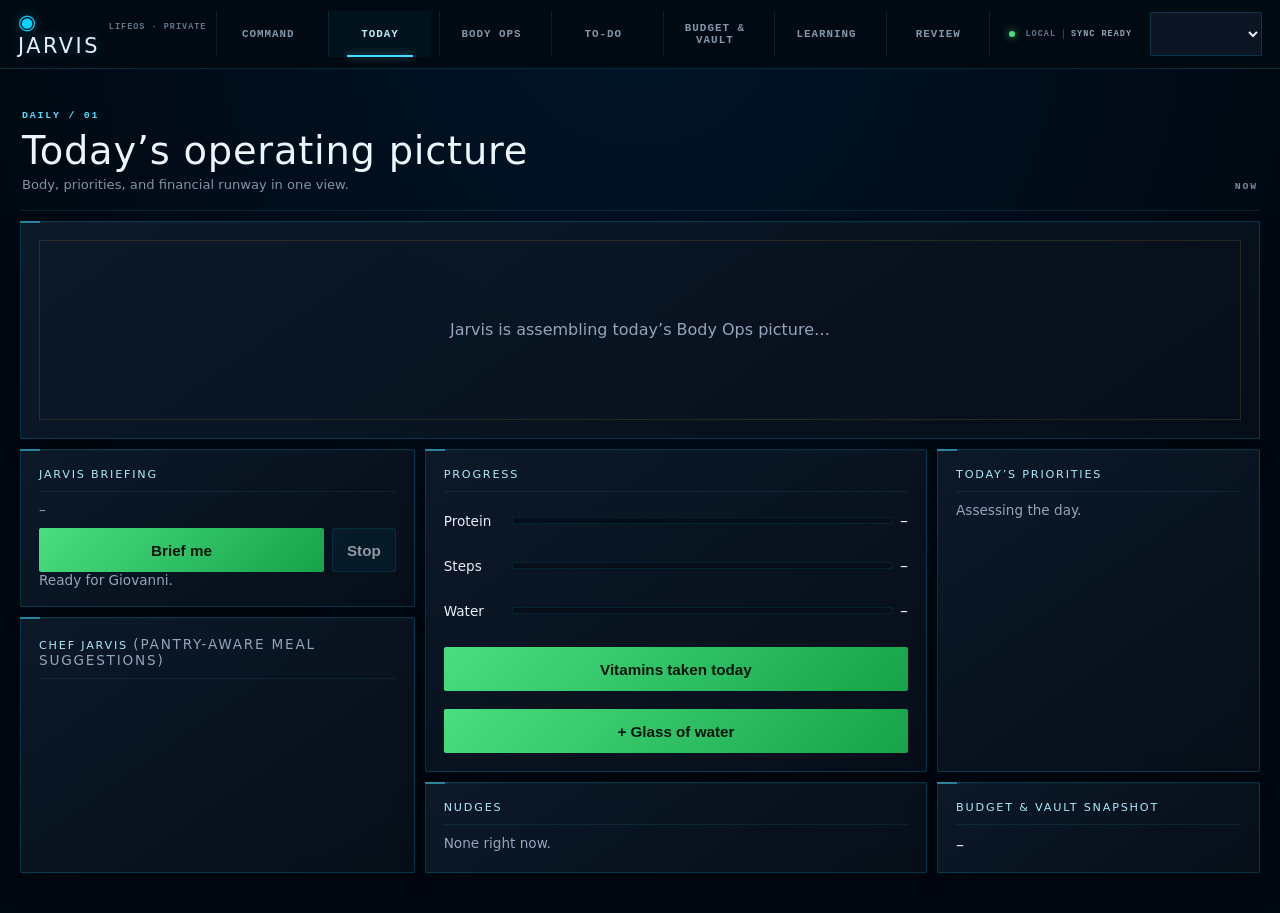
==== commit 18a7deb3: "feat: add authenticated retailer portal" ====
--- a/lifeos/app/static/index.html
+++ b/lifeos/app/static/index.html
@@ -3,7 +3,7 @@
 <head>
 <meta charset="utf-8">
 <meta name="viewport" content="width=device-width, initial-scale=1, viewport-fit=cover">
-<meta name="jarvis-release" content="2026.08.27-retailer-portal-v1">
+<meta name="jarvis-release" content="2026.08.27-retailer-portal-v2">
 <title>Jarvis · LifeOS</title>
 <meta name="theme-color" content="#0a1628">
 <meta name="apple-mobile-web-app-capable" content="yes">
@@ -343,9 +343,9 @@
   <section id="todo" class="panel todo-console">
     <div class="section-intro"><div><span class="section-index">HOUSEHOLD / 03</span><h2>To-do &amp; shopping</h2><p>Keep the list in Jarvis, then enter your real retailer account to browse and shop.</p></div><span class="section-date">MANUAL CHECKOUT</span></div>
     <div class="todo-boundaries" role="group" aria-label="List system boundaries">
-      <article><span>VOICE + MANUAL</span><strong>Home Assistant list</strong><p><code>todo.shopping_list</code> remains a separate list on the Home Assistant To-do view.</p></article>
+      <article><span>VOICE + MANUAL</span><strong>Home Assistant list</strong><p><code>todo.shopping_list</code> remains separate in Home Assistant.</p></article>
       <article class="is-active"><span>ROUTED PURCHASES</span><strong>Jarvis shopping</strong><p>Food and household items route to the appropriate retailer workspace.</p></article>
-      <article><span>INVENTORY + EXPIRY</span><strong>Grocy</strong><p>Launch Grocy from the Home Assistant To-do view; its inventory remains separate.</p></article>
+      <article><span>INVENTORY + EXPIRY</span><strong>Grocy</strong><p>Grocy remains a separate database for stock and expiry management.</p></article>
     </div>
 
     <article class="card retailer-access" aria-labelledby="retailer-access-title">
@@ -379,7 +379,7 @@
 
   <!-- ============ BUDGET & VAULT ============ -->
   <section id="budget" class="panel">
-    <div class="section-intro"><div><span class="section-index">CAPITAL / 03</span><h2>Budget &amp; Vault</h2><p>Two-check runway, daily spending, obligations, and protected capital.</p></div><span class="section-date">LEDGER PROTECTED</span></div>
+    <div class="section-intro"><div><span class="section-index">CAPITAL / 03</span><h2>Budget &amp; Vault</h2><p>Two-check runway, verified balances, daily spending, and obligations.</p></div><span class="section-date">AUDIT REQUIRED</span></div>
     <div id="finance-status" class="inline-status muted" role="status" aria-live="polite"></div>
     <div class="lifeos-page-grid finance-grid">
     <div class="card paycheck-card">
@@ -526,27 +526,76 @@
 
   <!-- ============ REVIEW ============ -->
   <section id="review" class="panel">
-    <div class="section-intro"><div><span class="section-index">SYNTHESIS / 05</span><h2>Weekly intelligence</h2><p>Signals, momentum, and the decisions that matter next.</p></div></div>
+    <div class="section-intro review-intro">
+      <div><span class="section-index">SYNTHESIS / 05</span><h2>Weekly intelligence</h2><p>Seven days of evidence distilled into the next three decisions.</p></div>
+      <div class="review-period-lockup"><span id="review-period">LAST 7 DAYS</span><strong id="review-confidence">EVIDENCE LOADING</strong></div>
+    </div>
     <div class="lifeos-page-grid review-grid">
-    <div class="card">
-      <h2>Weekly review</h2>
-      <div id="review-speech" class="muted">–</div>
-      <div id="review-stats"></div>
-    </div>
-    <div class="card">
-      <h2>Profiles</h2>
-      <div id="profiles"></div>
-      <div class="row">
-        <input id="profile-name" placeholder="name">
-        <input id="profile-protein" type="number" placeholder="protein g">
-        <button id="profile-btn">Add</button>
-      </div>
-    </div>
+      <article class="card review-command-card">
+        <div class="review-command-heading"><div><span class="finance-index">JARVIS / ASSESSMENT</span><h2>Operating picture</h2></div><span class="finance-state">ADVISORY</span></div>
+        <div class="review-command-body">
+          <div class="review-score" aria-label="Weekly operating score"><strong id="review-score">–</strong><span>/ 100</span></div>
+          <div><h3 id="review-verdict">Building the weekly picture…</h3><p id="review-speech" class="muted">Jarvis is reconciling body, routine, and money signals.</p></div>
+        </div>
+        <div class="review-speech-controls">
+          <button id="review-speak-btn" class="pill">Hear weekly brief</button>
+          <button id="review-stop-btn" class="secondary" disabled>Stop</button>
+          <span id="review-speak-status" role="status" aria-live="polite">Ready when the evidence is loaded.</span>
+        </div>
+      </article>
+
+      <article class="card review-pulse-card">
+        <div class="review-command-heading"><div><span class="finance-index">SIGNAL / COVERAGE</span><h2>Evidence confidence</h2></div><span id="review-confidence-state" class="finance-state">LOADING</span></div>
+        <div id="review-coverage" class="review-coverage"><span class="muted">Checking daily signal coverage…</span></div>
+        <p class="card-note">Missing data reduces confidence; it is never scored as poor performance.</p>
+      </article>
+
+      <article class="card review-trends-card">
+        <div class="review-command-heading"><div><span class="finance-index">DELTA / PRIOR WEEK</span><h2>Momentum matrix</h2></div><span class="finance-state">OBSERVED</span></div>
+        <div id="review-trends" class="review-trends"><span class="muted">Calculating week-over-week movement…</span></div>
+      </article>
+
+      <article class="card review-wins-card">
+        <div class="review-command-heading"><div><span class="finance-index">MOMENTUM / HELD</span><h2>What worked</h2></div><span class="finance-state good">WINS</span></div>
+        <div id="review-wins" class="review-signal-list muted">No wins loaded.</div>
+      </article>
+
+      <article class="card review-watch-card">
+        <div class="review-command-heading"><div><span class="finance-index">ATTENTION / OPEN</span><h2>What needs watching</h2></div><span class="finance-state warn">WATCH</span></div>
+        <div id="review-watch" class="review-signal-list muted">No watch items loaded.</div>
+      </article>
+
+      <article class="card review-priorities-card">
+        <div class="review-command-heading"><div><span class="finance-index">NEXT / 7 DAYS</span><h2>Jarvis recommends</h2></div><span class="finance-state">3 MOVES</span></div>
+        <div id="review-priorities" class="review-priority-list muted">Building grounded recommendations…</div>
+        <footer id="review-policy" class="review-policy">Recommendations remain advisory.</footer>
+      </article>
+
+      <article class="card review-ledger-card">
+        <div class="review-command-heading"><div><span class="finance-index">LEDGER / FACTS</span><h2>Weekly measures</h2></div><span class="finance-state">7 DAYS</span></div>
+        <div id="review-stats"><span class="muted">Loading measures…</span></div>
+      </article>
+
+      <article class="card review-profiles-card">
+        <div class="review-command-heading"><div><span class="finance-index">BASELINE / PEOPLE</span><h2>Profiles</h2></div><span class="finance-state">LOCAL</span></div>
+        <div id="profiles"></div>
+        <div class="row review-profile-form">
+          <input id="profile-name" aria-label="Profile name" placeholder="name">
+          <input id="profile-protein" aria-label="Protein target in grams" type="number" placeholder="protein g">
+          <button id="profile-btn">Add</button>
+        </div>
+      </article>
+      <div id="review-status" class="inline-status" role="status" aria-live="polite">
+        Weekly intelligence refreshes whenever this page opens.
+      </div>
     </div>
   </section>
 </main>
 
-  <script src="app.js?v=14"></script>
+  <script src="app.js?v=15"></script>
+  <script src="bodyops-enhanced.js?v=3"></script>
+  <script src="money-command.js?v=6"></script>
+  <script src="release-watch.js?v=1"></script>
 <script>
 if ("serviceWorker" in navigator) navigator.serviceWorker.register("sw.js");
 </script>
--- a/lifeos/app/static/style.css
+++ b/lifeos/app/static/style.css
@@ -22,8 +22,14 @@
   --glow: 0 8px 24px rgba(0, 0, 0, 0.45), 0 0 18px rgba(0, 212, 255, 0.07);
 }
 * { box-sizing: border-box; }
+html {
+  min-height: 100%;
+  background: var(--bg);
+}
 body {
+  min-height: 100vh;
   margin: 0; font-family: -apple-system, system-ui, sans-serif;
+  background-color: var(--bg);
   background: radial-gradient(circle at 50% 0%, #001428 0%, var(--bg) 65%) fixed;
   color: var(--text);
 }
@@ -415,7 +421,59 @@
 .vault-grid { grid-template-columns: .8fr 1.2fr; }
 .vault-grid .card:nth-child(3), .vault-grid .card:nth-child(4) { grid-row: span 2; }
 .vault-grid .card:last-child { grid-column: span 2; }
-.review-grid { grid-template-columns: 1.4fr .8fr; }
+.review-grid { grid-template-columns: repeat(12, minmax(0, 1fr)); }
+.review-intro { gap: 24px; }
+.review-period-lockup { display: flex; flex-direction: column; align-items: flex-end; gap: 6px; text-align: right; }
+.review-period-lockup span, .review-period-lockup strong { font: 600 .62rem ui-monospace, SFMono-Regular, Consolas, monospace; letter-spacing: .12em; }
+.review-period-lockup span { color: #6e8799; }
+.review-period-lockup strong { color: #a7eafa; }
+.review-command-card { grid-column: span 8; overflow: hidden; min-height: 292px; }
+.review-pulse-card { grid-column: span 4; }
+.review-trends-card { grid-column: span 7; }
+.review-wins-card { grid-column: span 5; }
+.review-watch-card { grid-column: span 5; }
+.review-priorities-card { grid-column: span 7; }
+.review-ledger-card { grid-column: span 7; }
+.review-profiles-card { grid-column: span 5; }
+#review-status { grid-column: 1 / -1; }
+.review-command-heading { display: flex; align-items: flex-start; justify-content: space-between; gap: 14px; }
+.review-command-heading h2 { margin-bottom: 0; }
+.review-command-body { display: grid; grid-template-columns: 126px 1fr; gap: 22px; align-items: center; min-height: 148px; padding: 18px 0; }
+.review-score { position: relative; display: grid; place-items: center; align-content: center; width: 118px; aspect-ratio: 1; border: 1px solid rgba(81, 221, 250, .34); background: radial-gradient(circle, rgba(48, 208, 240, .14), transparent 64%); clip-path: polygon(10% 0, 90% 0, 100% 10%, 100% 90%, 90% 100%, 10% 100%, 0 90%, 0 10%); }
+.review-score::before { content: ""; position: absolute; inset: 8px; border: 1px solid rgba(121, 108, 241, .26); clip-path: inherit; }
+.review-score strong { color: #e5fbff; font: 500 2.65rem ui-monospace, SFMono-Regular, Consolas, monospace; line-height: .95; text-shadow: 0 0 18px rgba(71, 220, 251, .28); }
+.review-score span { color: #667f91; margin-top: 7px; font: 600 .58rem ui-monospace, SFMono-Regular, Consolas, monospace; letter-spacing: .13em; }
+.review-command-body h3 { color: #e9f7fb; font-size: clamp(1.3rem, 2.6vw, 2rem); font-weight: 350; line-height: 1.12; margin: 0 0 12px; }
+.review-command-body p { color: #91a7b5; line-height: 1.65; margin: 0; max-width: 74ch; }
+.review-speech-controls { display: grid; grid-template-columns: minmax(160px, 220px) 92px 1fr; gap: 8px; align-items: center; padding-top: 12px; border-top: 1px solid rgba(77, 207, 236, .1); }
+.review-speech-controls button { margin: 0; }
+.review-speech-controls span { color: #6f8798; font-size: .7rem; padding-left: 8px; }
+.review-coverage { display: grid; gap: 14px; padding: 18px 0 12px; }
+.review-coverage-row { display: grid; grid-template-columns: 72px 1fr 38px; gap: 10px; align-items: center; }
+.review-coverage-row > span { color: #8298a8; font: 600 .62rem ui-monospace, SFMono-Regular, Consolas, monospace; text-transform: uppercase; }
+.review-coverage-row > strong { color: #c6ecf4; font: 600 .66rem ui-monospace, SFMono-Regular, Consolas, monospace; text-align: right; }
+.review-meter { height: 5px; overflow: hidden; background: #162b3b; }
+.review-meter span { display: block; height: 100%; background: linear-gradient(90deg, #695bdc, #47dcfb); box-shadow: 0 0 8px rgba(71, 220, 251, .35); }
+.review-trends { display: grid; grid-template-columns: repeat(4, minmax(0, 1fr)); gap: 1px; padding-top: 14px; background: rgba(69, 198, 230, .1); }
+.review-trend { display: flex; flex-direction: column; min-height: 112px; padding: 14px; background: #0a1623; border-top: 2px solid #4d7086; }
+.review-trend.good { border-color: #55d6a0; }
+.review-trend.warn { border-color: #e9a85c; }
+.review-trend > span, .review-trend small { color: #657e90; font: 600 .55rem ui-monospace, SFMono-Regular, Consolas, monospace; letter-spacing: .1em; text-transform: uppercase; }
+.review-trend strong { color: #edf9fc; font: 500 1.25rem ui-monospace, SFMono-Regular, Consolas, monospace; margin: auto 0 8px; }
+.review-trend.good small { color: #65cfa3; }
+.review-trend.warn small { color: #dba15f; }
+.review-signal-list { display: grid; gap: 1px; margin-top: 12px; background: rgba(85, 207, 234, .08); }
+.review-signal { display: grid; grid-template-columns: 62px 1fr; gap: 4px 10px; padding: 13px; background: #091522; }
+.review-domain { grid-row: span 2; align-self: start; color: #6e8a9c; font: 600 .54rem ui-monospace, SFMono-Regular, Consolas, monospace; letter-spacing: .1em; }
+.review-signal strong { color: #dbeaf0; font-size: .78rem; font-weight: 540; }
+.review-signal p { color: #718899; font-size: .68rem; line-height: 1.45; margin: 0; }
+.review-priority-list { display: grid; gap: 8px; padding: 14px 0; }
+.review-priority { display: grid; grid-template-columns: 38px 1fr; gap: 3px 12px; padding: 12px 14px; border-left: 2px solid #795fe1; background: linear-gradient(90deg, rgba(108, 84, 214, .11), transparent); }
+.review-priority-number { grid-row: span 2; color: #9a83ee; font: 600 .72rem ui-monospace, SFMono-Regular, Consolas, monospace; }
+.review-priority strong { color: #e2edf1; font-size: .8rem; }
+.review-priority p { color: #718799; font-size: .68rem; line-height: 1.45; margin: 0; }
+.review-policy { color: #647b8d; border-top: 1px solid rgba(80, 193, 221, .1); padding-top: 10px; font-size: .64rem; line-height: 1.5; }
+.review-profile-form { display: grid; grid-template-columns: 1fr 110px auto; margin-top: 12px; }
 .priority-line { display: grid; grid-template-columns: 26px 1fr; gap: 8px; padding: 10px 0; border-bottom: 1px solid rgba(88, 210, 240, .08); }
 .priority-line span { color: #596f82; font: .62rem ui-monospace, SFMono-Regular, Consolas, monospace; }
 .priority-line strong { color: #dce9f0; font-size: .8rem; font-weight: 520; }
@@ -534,6 +592,8 @@
   .today-grid, .body-grid, .vault-grid, .review-grid { grid-template-columns: 1fr 1fr; grid-template-areas: none; }
   .today-grid > *, .body-grid > *, .vault-grid > *, .review-grid > * { grid-area: auto; grid-column: auto !important; grid-row: auto !important; }
   .progress-card, .priorities-card, .meals-card { grid-column: span 2 !important; }
+  .review-command-card, .review-trends-card, .review-priorities-card, .review-ledger-card { grid-column: span 2 !important; }
+  .review-pulse-card, .review-wins-card, .review-watch-card, .review-profiles-card { grid-column: span 1 !important; }
   .command-grid { display: flex; flex-direction: column; }
   .command-core { min-height: 390px; }
   .command-status { order: 1; }
@@ -554,17 +614,25 @@
   .app-header { padding: 8px 10px 6px; }
   .app-header::after { content: none; }
   .nav-rail { display: grid; grid-template-columns: minmax(0, 1fr) 38px; }
-  .app-header nav { position: relative; overflow-x: auto; margin: 0; padding: 0 8px; scroll-padding-inline: 8px; scroll-snap-type: x proximity; scrollbar-width: none; }
-  .app-header nav::-webkit-scrollbar { display: none; }
+  .app-header nav { position: relative; overflow-x: auto; margin: 0; padding: 0 8px 0 0; }
   .app-header nav::after { content: none; }
   .nav-more { display: grid; place-items: center; color: #70e1fa; border-left: 1px solid rgba(83, 190, 216, .18); background: #06131e; font-size: 1.1rem; pointer-events: none; }
-  .app-header .tab { min-width: 88px; min-height: 44px; scroll-snap-align: center; }
+  .app-header .tab { min-width: 84px; min-height: 44px; }
   button.command-tool { min-height: 44px; }
   .brand-lockup > span { display: none; }
   .section-intro { min-height: 84px; padding: 15px 2px 13px; }
   .section-intro h2 { font-size: 1.45rem; }
   .section-intro p { max-width: 270px; font-size: .75rem; }
   .today-grid, .body-grid, .vault-grid, .review-grid { display: flex; flex-direction: column; }
+  .review-intro { align-items: flex-start; }
+  .review-period-lockup { align-items: flex-start; text-align: left; }
+  .review-command-body { grid-template-columns: 92px 1fr; gap: 14px; }
+  .review-score { width: 88px; }
+  .review-score strong { font-size: 2rem; }
+  .review-speech-controls { grid-template-columns: 1fr 84px; }
+  .review-speech-controls span { grid-column: 1 / -1; padding: 5px 0 0; }
+  .review-trends { grid-template-columns: 1fr 1fr; }
+  .review-profile-form { grid-template-columns: 1fr; }
   .lifeos-page-grid .card { padding: 15px; }
   .lifeos-page-grid .row { flex-direction: column; }
   .lifeos-page-grid input, .lifeos-page-grid select, .lifeos-page-grid button { width: 100%; min-height: 46px; }
@@ -698,7 +766,6 @@
 .shopping-composer { display: grid; grid-template-columns: minmax(180px,1.15fr) minmax(250px,1fr) auto; gap: 8px; align-items: end; padding: 13px; border: 1px solid rgba(78,211,238,.14); background: rgba(5,19,30,.5); }
 .shopping-composer input,.shopping-composer select,.shopping-composer button,.shopping-card .market-heading button { min-height: 44px; }
 .shopping-composer button { min-height: 46px; white-space: nowrap; }
-.shopping-card .market-heading button { min-height: 44px; }
 .shopping-boundary { margin: 2px 0 8px; padding: 9px 11px; border-left: 2px solid rgba(247,185,85,.6); color: #8fa3ae; background: rgba(247,185,85,.045); font: 600 .56rem/1.5 ui-monospace,SFMono-Regular,Consolas,monospace; letter-spacing: .07em; }
 .market-group { margin-top: 12px; }
 .market-group h3 { color: #70e9ff; font: 600 .58rem ui-monospace,SFMono-Regular,Consolas,monospace; letter-spacing: .12em; text-transform: uppercase; }
@@ -841,17 +908,12 @@
   body:has(#todo.active) main { width: 100%; max-width: 2720px; padding: 20px 30px 34px; }
   main #todo.panel { max-width: 2520px !important; }
   #todo .section-intro { min-height: 150px; }
-  #todo .section-intro p { max-width: 62ch; font-size: .9rem; }
   #todo .todo-boundaries article { min-height: 132px; padding: 24px 28px; }
-  #todo .todo-boundaries strong { font-size: 1.05rem; }
-  #todo .todo-boundaries p { max-width: 48ch; font-size: .78rem; }
   #todo .retailer-access,#todo .shopping-card { padding: 26px 30px; }
   #todo .retailer-airlock { min-height: 146px; padding: 22px 24px; }
   #todo .retailer-airlock strong { font-size: 1.12rem; }
-  #todo .shopping-composer { gap: 14px; padding: 20px; }
   #todo .shopping-composer input,#todo .shopping-composer select { min-height: 54px; }
   #todo .shopping-composer button,#todo .shopping-card .market-heading button { min-height: 56px; }
-  #todo .market-row { min-height: 80px; }
   body:has(#budget.active) main { width: 100%; max-width: 2880px; padding: 20px 30px 34px; }
   main #budget.panel { max-width: 2800px; }
   .finance-grid { gap: 16px; }
@@ -864,4 +926,13 @@
   .transaction-row,.inventory-row { min-height: 62px; }
   body:has(#learning.active) main { width: 100%; max-width: 2880px; padding: 20px 30px 34px; }
   .learning-summary > div { min-height: 120px; }
-}
+  body:has(#review.active) main { width: 100%; max-width: 2880px; padding: 20px 30px 34px; }
+  main #review.panel { max-width: 2800px; }
+  .review-grid { gap: 16px; }
+  .review-grid .card { padding: 25px; }
+  .review-command-card { min-height: 390px; }
+  .review-command-body { min-height: 220px; grid-template-columns: 170px 1fr; }
+  .review-score { width: 156px; }
+  .review-score strong { font-size: 3.5rem; }
+  .review-trend { min-height: 160px; }
+}
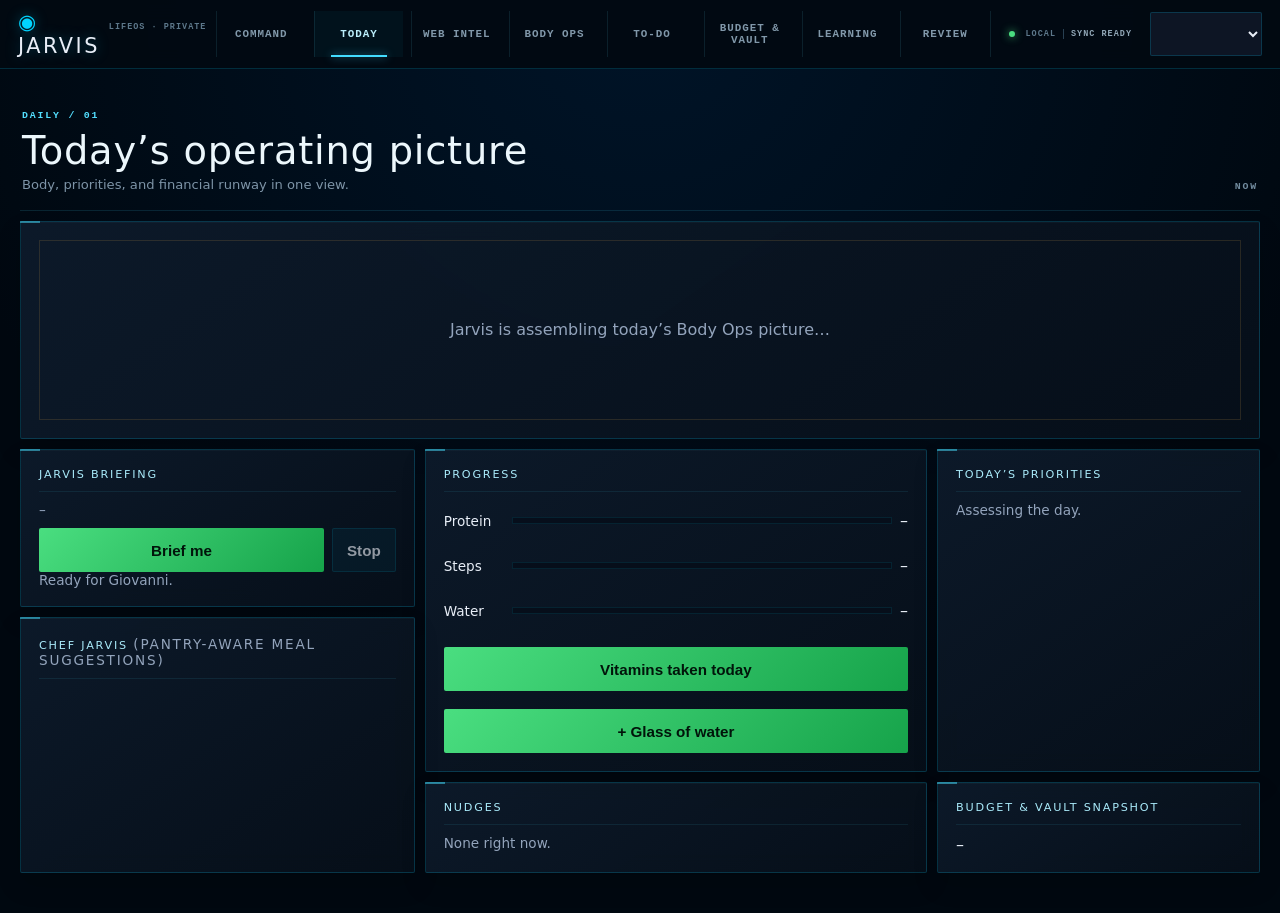
==== commit ae0b8a13: "feat: add unified internet intelligence broker" ====
--- a/lifeos/app/static/index.html
+++ b/lifeos/app/static/index.html
@@ -3,7 +3,7 @@
 <head>
 <meta charset="utf-8">
 <meta name="viewport" content="width=device-width, initial-scale=1, viewport-fit=cover">
-<meta name="jarvis-release" content="2026.08.27-retailer-portal-v2">
+<meta name="jarvis-release" content="2026.08.27-internet-intelligence-v2">
 <title>Jarvis · LifeOS</title>
 <meta name="theme-color" content="#0a1628">
 <meta name="apple-mobile-web-app-capable" content="yes">
@@ -12,7 +12,7 @@
 <link rel="manifest" href="manifest.json">
 <link rel="icon" href="icon.svg" type="image/svg+xml">
 <link rel="apple-touch-icon" href="icon-192.png">
-<link rel="stylesheet" href="style.css?v=14">
+<link rel="stylesheet" href="style.css?v=21">
 </head>
 <body>
 <header class="app-header">
@@ -21,6 +21,7 @@
     <nav aria-label="Primary navigation">
       <button class="tab" data-tab="command">Command</button>
       <button class="tab active" data-tab="today">Today</button>
+      <button class="tab" data-tab="internet">Web Intel</button>
       <button class="tab" data-tab="body">Body Ops</button>
       <button class="tab" data-tab="todo">To-do</button>
       <button class="tab" data-tab="budget">Budget &amp; Vault</button>
@@ -29,7 +30,7 @@
     </nav>
     <span class="nav-more" aria-hidden="true">›</span>
   </div>
-  <div class="shell-status" role="status" aria-label="Local system status"><span class="live-pip"></span><span>LOCAL</span><span id="shell-sync">SYNC READY</span></div>
+  <div class="shell-status" aria-label="Local system status"><span class="live-pip"></span><span>LOCAL</span><span id="shell-sync">SYNC READY</span></div>
   <select id="profile-select" title="Active profile" aria-label="Active profile"></select>
 </header>
 
@@ -92,8 +93,26 @@
         <div id="lifeos-priorities" class="priority-rail muted">Awaiting daily priorities.</div>
       </article>
 
+      <article class="tactical-panel command-intelligence" aria-labelledby="intelligence-heading">
+        <header class="panel-heading">
+          <span>04</span><h2 id="intelligence-heading">Decision support</h2>
+          <i id="intelligence-state">ASSESSING</i>
+        </header>
+        <div class="intelligence-lead">
+          <div><span>CROSS-DOMAIN VERDICT</span><strong id="intelligence-headline">Building the operating picture.</strong></div>
+          <div class="intelligence-score"><strong id="intelligence-confidence">—</strong><span>CONFIDENCE</span></div>
+        </div>
+        <div id="intelligence-list" class="intelligence-list" aria-live="polite">
+          <div class="empty-state">Correlating home, body, food, finance, and policy.</div>
+        </div>
+        <div class="intelligence-foot">
+          <span id="intelligence-summary">0 SIGNALS · 0 CONFLICTS</span>
+          <span id="intelligence-policy">ADVISORY ONLY · NO EXECUTION AUTHORITY</span>
+        </div>
+      </article>
+
       <article class="tactical-panel command-hardware">
-        <header class="panel-heading"><span>04</span><h2>X1 node health</h2><i id="command-hardware-verdict">AWAITING LINK</i></header>
+        <header class="panel-heading"><span>05</span><h2>X1 node health</h2><i id="command-hardware-verdict">AWAITING LINK</i></header>
         <div id="command-hardware-list" class="hardware-grid" aria-live="polite">
           <div class="empty-state">Hardware telemetry pending</div>
         </div>
@@ -148,7 +167,7 @@
       </article>
 
       <article id="command-perception" class="tactical-panel command-perception perception-awaiting" aria-labelledby="perception-heading">
-        <header class="panel-heading"><span>05</span><h2 id="perception-heading">Perception</h2><i id="perception-local-state">EYES / LOCAL</i></header>
+        <header class="panel-heading"><span>06</span><h2 id="perception-heading">Perception</h2><i id="perception-local-state">EYES / LOCAL</i></header>
         <div class="perception-console">
           <div id="perception-aperture" class="sensor-aperture" aria-hidden="true">
             <span class="aperture-iris"></span><span class="aperture-reticle"></span>
@@ -175,29 +194,42 @@
       </article>
 
       <article class="tactical-panel command-capabilities">
-        <header class="panel-heading"><span>06</span><h2>Capability readiness</h2><i>DEPENDENCY MAP</i></header>
+        <header class="panel-heading"><span>07</span><h2>Capability readiness</h2><i>DEPENDENCY MAP</i></header>
         <div id="command-capability-list" class="capability-grid muted">Loading capability manifest.</div>
+        <section class="integration-fabric" aria-labelledby="integration-heading">
+          <div class="integration-head">
+            <div>
+              <span>CONNECTED SYSTEM CONTRACT</span>
+              <h3 id="integration-heading">Integration Fabric</h3>
+            </div>
+            <strong id="integration-state" aria-live="polite">ASSESSING</strong>
+          </div>
+          <p id="integration-summary" class="integration-summary">Tracing producers, canonical state, and consumers.</p>
+          <div id="integration-list" class="integration-list muted" aria-live="polite">Loading subsystem graph.</div>
+          <div id="integration-issues" class="integration-issues" aria-live="polite"></div>
+        </section>
       </article>
 
       <article class="tactical-panel behavior-lab">
-        <header class="panel-heading"><span>07</span><h2>Behavior Lab</h2><i>STATE-SAFE</i></header>
+        <header class="panel-heading"><span>08</span><h2>Behavior Lab</h2><i>STATE-SAFE</i></header>
         <p class="panel-note">Predict policy and actions without changing house state.</p>
         <div class="simulation-controls" role="group" aria-label="Behavior simulations">
           <button class="secondary simulation-trigger" data-behavior="arrival">Simulate arrival</button>
           <button class="secondary simulation-trigger" data-behavior="departure">Simulate departure</button>
           <button id="nightly-review" class="secondary simulation-trigger" data-behavior="nightly">Simulate nightly</button>
           <button id="perception-review" class="secondary simulation-trigger" data-behavior="perception">Simulate perception</button>
+          <button id="intelligence-review" class="secondary simulation-trigger" data-behavior="intelligence">Simulate intelligence</button>
         </div>
         <div id="simulation-result" class="simulation-result empty-state" aria-live="polite">Select a behavior to inspect predicted actions.</div>
       </article>
 
       <article class="tactical-panel command-events">
-        <header class="panel-heading"><span>08</span><h2>Live event stream</h2><i id="command-event-count">0 EVENTS</i></header>
+        <header class="panel-heading"><span>09</span><h2>Live event stream</h2><i id="command-event-count">0 EVENTS</i></header>
         <div id="command-event-list" class="event-stream muted" aria-live="polite">No telemetry received.</div>
       </article>
 
       <article class="tactical-panel command-policy">
-        <header class="panel-heading"><span>09</span><h2>Authority matrix</h2><i>POLICY LOCK</i></header>
+        <header class="panel-heading"><span>10</span><h2>Authority matrix</h2><i>POLICY LOCK</i></header>
         <div class="matrix-legend"><span>ACTION</span><span>AUTHORITY / RISK</span></div>
         <div id="command-policy-list" class="command-list muted">Loading policies.</div>
         <details class="audit-disclosure"><summary>Recent simulation audit</summary><div id="command-audit-list" class="audit-list muted">No recorded simulations.</div></details>
@@ -318,6 +350,13 @@
       <p class="card-note">Suggestions use what is actually in stock, Giovanni's exclusions, protein goals, preparation time, and explicit feedback.</p>
       <div id="chef-suggestions" class="chef-suggestions" aria-live="polite"><div class="empty-state">Building tonight's options…</div></div>
       <div id="chef-status" class="inline-status muted" role="status" aria-live="polite"></div>
+      <div class="internet-chef-heading">
+        <div><span class="chef-kicker">INTERNET DISCOVERY / PANTRY-SEEDED</span><h3>Fresh ideas beyond the local rotation</h3></div>
+        <button id="chef-discover-btn" class="secondary">Find fresh recipes</button>
+      </div>
+      <p class="card-note">Jarvis searches a public recipe catalog using food you have in stock. Internet recipes do not invent nutrition totals; review portions before logging.</p>
+      <div id="chef-internet-suggestions" class="chef-suggestions" aria-live="polite"><div class="empty-state">Tap Find fresh recipes for a new rotation.</div></div>
+      <div id="chef-internet-status" class="inline-status muted" role="status" aria-live="polite"></div>
     </div>
     <div class="card pantry-card">
       <div class="chef-heading"><div><span class="chef-kicker">STOCK / LOCAL</span><h2>Pantry inventory</h2></div><span id="pantry-readiness" class="chef-state">LOADING</span></div>
@@ -334,6 +373,7 @@
       <div id="pantry" class="inventory-list muted">Loading inventory…</div>
       <div class="row pantry-tools">
         <button id="pantry-sync-btn" class="secondary">Sync from Grocy</button>
+        <button id="pantry-open-grocy-btn" class="secondary">Open Grocy inventory</button>
       </div>
     </div>
     </div>
@@ -341,37 +381,21 @@
 
   <!-- ============ TO-DO & SHOPPING ============ -->
   <section id="todo" class="panel todo-console">
-    <div class="section-intro"><div><span class="section-index">HOUSEHOLD / 03</span><h2>To-do &amp; shopping</h2><p>Keep the list in Jarvis, then enter your real retailer account to browse and shop.</p></div><span class="section-date">MANUAL CHECKOUT</span></div>
-    <div class="todo-boundaries" role="group" aria-label="List system boundaries">
-      <article><span>VOICE + MANUAL</span><strong>Home Assistant list</strong><p><code>todo.shopping_list</code> remains separate in Home Assistant.</p></article>
-      <article class="is-active"><span>ROUTED PURCHASES</span><strong>Jarvis shopping</strong><p>Food and household items route to the appropriate retailer workspace.</p></article>
-      <article><span>INVENTORY + EXPIRY</span><strong>Grocy</strong><p>Grocy remains a separate database for stock and expiry management.</p></article>
-    </div>
-
-    <article class="card retailer-access" aria-labelledby="retailer-access-title">
-      <header class="retailer-access-head">
-        <div><span class="chef-kicker">ACCOUNT SHOPPING / SECURE HANDOFF</span><h2 id="retailer-access-title">Retailer access</h2></div>
-        <span class="retailer-security-state">CHROMIUM SESSION</span>
-      </header>
-      <p class="retailer-fact">Account session stays in Chromium on this X1 · Jarvis never sees credentials or payment details.</p>
-      <div class="retailer-airlocks" role="group" aria-label="Retailer account launchers">
-        <a class="retailer-airlock" data-retailer="foodlion" href="https://foodlion.com/" target="_top" rel="noopener noreferrer"><span class="airlock-index">01 · FOOD</span><strong>Food Lion</strong><small>Sign in / Shop</small><i aria-hidden="true">↗</i></a>
-        <a class="retailer-airlock" data-retailer="instacart" href="https://www.instacart.com/" target="_top" rel="noopener noreferrer"><span class="airlock-index">02 · FOOD</span><strong>Instacart</strong><small>Sign in / Shop</small><i aria-hidden="true">↗</i></a>
-        <a class="retailer-airlock" data-retailer="walmart" href="https://www.walmart.com/" target="_top" rel="noopener noreferrer"><span class="airlock-index">03 · HOME / PERSONAL / OTHER</span><strong>Walmart</strong><small>Sign in / Shop</small><i aria-hidden="true">↗</i></a>
-        <a class="retailer-airlock" data-retailer="amazon" href="https://www.amazon.com/" target="_top" rel="noopener noreferrer"><span class="airlock-index">04 · HOME / PERSONAL / OTHER</span><strong>Amazon</strong><small>Sign in / Shop</small><i aria-hidden="true">↗</i></a>
-      </div>
-      <p class="retailer-return"><span aria-hidden="true">←</span> Use the kiosk <strong>Back</strong> or <strong>Home</strong> control to return to Jarvis.</p>
-    </article>
-
+    <div class="section-intro"><div><span class="section-index">HOUSEHOLD / 03</span><h2>To-do &amp; shopping</h2><p>Lists, routed purchasing, and inventory tools in one household console.</p></div><span class="section-date">REVIEW BEFORE PURCHASE</span></div>
+    <div class="todo-boundaries" aria-label="List system boundaries">
+      <article><span>VOICE + MANUAL</span><strong>Home Assistant list</strong><p><code>todo.shopping_list</code> remains a separate list on the Home Assistant To-do view.</p></article>
+      <article class="is-active"><span>ROUTED PURCHASES</span><strong>Jarvis shopping</strong><p>Food and household items are routed to the appropriate retailers below.</p></article>
+      <article><span>INVENTORY + EXPIRY</span><strong>Grocy</strong><p>Launch Grocy from the Home Assistant To-do view for stock and expiry management.</p></article>
+    </div>
     <article class="card shopping-card" aria-labelledby="routed-shopping-title">
       <div class="market-heading"><div><span class="chef-kicker">SHOPPING / ROUTED</span><h2 id="routed-shopping-title">Jarvis shopping list</h2></div><button id="market-build-btn" class="secondary">Add low stock</button></div>
       <p class="card-note">Food goes to Food Lion or Instacart. Household supplies, personal care, and other items go to Walmart or Amazon.</p>
-      <div class="shopping-composer" role="group" aria-label="Add shopping-list item">
+      <div class="shopping-composer" aria-label="Add shopping-list item">
         <label>Item<input id="shopping-item" autocomplete="off" placeholder="Paper towels or chicken breast"></label>
         <label>Shopping route<select id="shopping-type"><option value="food">Food · Food Lion + Instacart</option><option value="home">Home, personal &amp; other · Walmart + Amazon</option></select></label>
         <button id="shopping-add-btn">Add to shopping list</button>
       </div>
-      <div id="shopping-status" class="inline-status muted" role="status" aria-live="polite">Jarvis, Home Assistant, and Grocy remain separate databases.</div>
+      <div id="shopping-status" class="inline-status muted" role="status" aria-live="polite">Jarvis list is separate from Home Assistant and Grocy.</div>
       <p class="shopping-boundary">REVIEW-ONLY CHECKOUT · Store buttons open the item at the appropriate retailer. Jarvis never submits an order or assumes live price, stock, substitutions, or delivery availability.</p>
       <div id="grocery" class="market-list muted" aria-live="polite">Loading routed shopping list…</div>
     </article>
@@ -482,6 +506,52 @@
     </div>
   </section>
 
+  <!-- ============ INTERNET INTELLIGENCE ============ -->
+  <section id="internet" class="panel">
+    <div class="section-intro internet-intro"><div><span class="section-index">CONNECTED INTELLIGENCE / LIVE</span><h2>Internet Intelligence</h2><p>Fresh external evidence reconciled with Jarvis context—attributed, cached, and action-locked.</p></div><button id="internet-refresh" class="secondary">Refresh live sources</button></div>
+    <div id="internet-status" class="inline-status muted" role="status" aria-live="polite">Open this view to synchronize live sources.</div>
+    <div class="internet-summary" role="group" aria-label="Internet intelligence summary">
+      <div><strong id="internet-live-count">—</strong><span>Live sources</span></div>
+      <div><strong id="internet-degraded-count">—</strong><span>Need attention</span></div>
+      <div><strong id="internet-generated">—</strong><span>Last fusion</span></div>
+    </div>
+    <div class="lifeos-page-grid internet-grid">
+      <article class="card internet-environment-card">
+        <div class="finance-card-heading"><div><span class="finance-index">ENVIRONMENT / 8 HOURS</span><h2>Outside operating picture</h2></div><span id="internet-environment-state" class="finance-state">LOADING</span></div>
+        <div id="internet-environment" class="internet-environment"><div class="empty-state">Awaiting weather and air-quality sources.</div></div>
+      </article>
+      <article class="card internet-agenda-card">
+        <div class="finance-card-heading"><div><span class="finance-index">TIME / NEXT 36 HOURS</span><h2>Connected agenda</h2></div><span id="internet-calendar-state" class="finance-state">LOADING</span></div>
+        <div id="internet-agenda" class="internet-list"><div class="empty-state">Checking commissioned calendars.</div></div>
+      </article>
+      <article class="card internet-sources-card">
+        <div class="finance-card-heading"><div><span class="finance-index">PROVENANCE / FRESHNESS</span><h2>Source ledger</h2></div><span class="finance-state">READ ONLY</span></div>
+        <div id="internet-sources" class="internet-source-grid"><div class="empty-state">Loading source health.</div></div>
+      </article>
+      <article class="card internet-capabilities-card">
+        <div class="finance-card-heading"><div><span class="finance-index">COMMISSIONING / TRUTH</span><h2>Connected capability matrix</h2></div><span class="finance-state">NO FALSE CLAIMS</span></div>
+        <div id="internet-capabilities" class="internet-capability-list"><div class="empty-state">Auditing online capabilities.</div></div>
+      </article>
+      <article class="card internet-research-card">
+        <div class="finance-card-heading"><div><span class="finance-index">RESEARCH / CITED</span><h2>Ask the open web</h2></div><span class="finance-state">EPHEMERAL QUERY</span></div>
+        <form id="internet-research-form" class="internet-search-form"><label for="internet-research-query">Question or subject</label><div><input id="internet-research-query" type="search" maxlength="200" placeholder="What should Jarvis investigate?"><button type="submit" class="pill">Research</button></div></form>
+        <p class="card-note">Jarvis returns source material with links and timestamps. Results remain evidence—not an automatic conclusion.</p>
+        <div id="internet-research-results" class="internet-results"><div class="empty-state">No research query submitted.</div></div>
+      </article>
+      <article class="card internet-media-card">
+        <div class="finance-card-heading"><div><span class="finance-index">MEDIA / DISCOVERY</span><h2>Cross-catalog search</h2></div><span class="finance-state">NO AVAILABILITY GUESSING</span></div>
+        <form id="internet-media-form" class="internet-search-form"><label for="internet-media-query">Title, artist or subject</label><div><input id="internet-media-query" type="search" maxlength="160" placeholder="Find a movie, show, or music"><button type="submit" class="pill">Search media</button></div></form>
+        <div id="internet-media-results" class="internet-results"><div class="empty-state">Search results will identify their catalog and never assume a subscription.</div></div>
+      </article>
+      <article class="card internet-nutrition-card">
+        <div class="finance-card-heading"><div><span class="finance-index">BODY OPS / USDA</span><h2>Verified nutrition lookup</h2></div><span class="finance-state">CONFIRM SERVING</span></div>
+        <form id="internet-nutrition-form" class="internet-search-form"><label for="internet-nutrition-query">Food or package name</label><div><input id="internet-nutrition-query" type="search" maxlength="160" placeholder="e.g. Barebells protein bar"><button type="submit" class="pill">Check nutrition</button></div></form>
+        <div id="internet-nutrition-results" class="internet-results"><div class="empty-state">USDA matches remain unlogged until you confirm the package and serving.</div></div>
+      </article>
+    </div>
+    <footer class="learning-policy"><strong>Internet boundary</strong><span>Online results cannot authorize household actions, checkout, transfers, health logging, or preference changes. Queries are processed ephemerally. Source, freshness, and degraded state remain visible.</span></footer>
+  </section>
+
   <!-- ============ LEARNING ============ -->
   <section id="learning" class="panel">
     <div class="section-intro"><div><span class="section-index">INTELLIGENCE / 04</span><h2>Learning Ledger</h2><p>What Jarvis observed, what he inferred, and what Giovanni explicitly approved.</p></div><span class="section-date">LOCAL · REVERSIBLE</span></div>
@@ -491,6 +561,7 @@
       <div><strong id="learning-candidate-count">—</strong><span>Needs review</span></div>
       <div><strong id="learning-rejected-count">—</strong><span>Rejected</span></div>
       <div><strong id="learning-observation-count">—</strong><span>Recent evidence</span></div>
+      <div><strong id="learning-pattern-count">—</strong><span>Automatic patterns</span></div>
     </div>
     <div class="lifeos-page-grid learning-grid">
       <article class="card learning-composer-card">
@@ -520,8 +591,14 @@
         <div class="finance-card-heading"><div><span class="finance-index">EVIDENCE / PROVENANCE</span><h2>Recent observations</h2></div><span class="finance-state">LOCAL ONLY</span></div>
         <div id="learning-evidence" class="learning-list muted">No observations loaded.</div>
       </article>
-    </div>
-    <footer class="learning-policy"><strong>Learning boundary</strong><span>Inferences cannot authorize Home Assistant actions. Confirmed preferences guide explanations and future proposals; manual control and safety policy always win.</span></footer>
+      <article class="card learning-patterns-card">
+        <div class="finance-card-heading"><div><span class="finance-index">EVIDENCE / AUTOMATIC</span><h2>Observed patterns</h2></div><span class="finance-state">ADVISORY ONLY</span></div>
+        <p class="card-note">Jarvis combines repeated evidence across your routine without treating a single unusual day as a rule.</p>
+        <div id="learning-patterns" class="learning-list muted">No automatic patterns loaded.</div>
+        <div id="learning-pattern-coverage" class="learning-coverage muted">Checking pattern coverage…</div>
+      </article>
+    </div>
+    <footer class="learning-policy"><strong>Learning boundary</strong><span>Inferences cannot authorize Home Assistant actions. Confirmed preferences guide explanations and future proposals; manual control and safety policy always win. Raw microphone audio, camera frames, identity recognition, and exact location history are not retained as learning evidence.</span></footer>
   </section>
 
   <!-- ============ REVIEW ============ -->
@@ -592,7 +669,7 @@
   </section>
 </main>
 
-  <script src="app.js?v=15"></script>
+  <script src="app.js?v=21"></script>
   <script src="bodyops-enhanced.js?v=3"></script>
   <script src="money-command.js?v=6"></script>
   <script src="release-watch.js?v=1"></script>
--- a/lifeos/app/static/style.css
+++ b/lifeos/app/static/style.css
@@ -487,14 +487,17 @@
   grid-template-columns: minmax(260px, .72fr) minmax(235px, .68fr) minmax(330px, 1fr) minmax(300px, .92fr);
   grid-template-areas:
     "core status lifeos lifeos"
-    "core hardware hardware capabilities"
+    "core intelligence intelligence capabilities"
+    "hardware hardware hardware hardware"
     "perception perception behavior behavior"
     "proposals proposals events events"
     "policy policy policy policy";
-  grid-template-rows: minmax(232px, auto) minmax(180px, auto) auto auto auto;
+  grid-template-rows: minmax(232px, auto) minmax(210px, auto) auto auto auto auto;
 }
 .command-lifeos { grid-area: lifeos; border-color: rgba(151, 109, 255, .28); }
 .command-lifeos::before { border-color: rgba(175, 137, 255, .58); }
+.command-intelligence { grid-area: intelligence; border-color: rgba(229, 178, 75, .3); }
+.command-intelligence::before { border-color: rgba(244, 194, 91, .65); }
 .command-capabilities { grid-area: capabilities; }
 .command-perception { grid-area: perception; }
 .behavior-lab { grid-area: behavior; }
@@ -511,6 +514,25 @@
 .vault-pulse strong { color: #7de4a0; }
 .priority-rail { display: flex; gap: 6px; overflow: auto; padding-top: 10px; }
 .priority-token { flex: 0 0 auto; border-left: 2px solid #9775e8; background: rgba(151, 117, 232, .08); color: #c4b7df; padding: 5px 8px; font: .59rem ui-monospace, SFMono-Regular, Consolas, monospace; }
+.intelligence-lead { display: grid; grid-template-columns: minmax(0, 1fr) auto; gap: 16px; align-items: center; padding: 7px 1px 11px; }
+.intelligence-lead > div:first-child > span, .intelligence-score span { display: block; color: #7e735b; font: 600 .51rem ui-monospace, SFMono-Regular, Consolas, monospace; letter-spacing: .11em; }
+.intelligence-lead > div:first-child > strong { display: block; overflow-wrap: anywhere; margin-top: 6px; color: #f4e5c4; font-size: .84rem; font-weight: 570; line-height: 1.32; }
+.intelligence-score { min-width: 76px; padding: 7px 9px; border-left: 2px solid #d5a84f; background: rgba(213, 168, 79, .07); text-align: right; }
+.intelligence-score strong { display: block; color: #efc36b; font: 650 1.05rem ui-monospace, SFMono-Regular, Consolas, monospace; }
+.intelligence-list { display: grid; gap: 1px; max-height: 190px; overflow: auto; background: rgba(213, 168, 79, .08); scrollbar-width: thin; }
+.intelligence-item { display: grid; grid-template-columns: 68px minmax(0, 1fr) auto; gap: 9px; align-items: center; min-height: 54px; padding: 8px 10px; border-left: 2px solid #75d79a; background: #08131e; }
+.intelligence-item.priority-critical { border-left-color: #ff7070; }
+.intelligence-item.priority-high { border-left-color: #ff9e57; }
+.intelligence-item.priority-medium { border-left-color: #f5c84c; }
+.intelligence-item.priority-low { border-left-color: #65dca0; }
+.intelligence-priority { color: #a58a56; font: 650 .51rem ui-monospace, SFMono-Regular, Consolas, monospace; letter-spacing: .09em; text-transform: uppercase; }
+.intelligence-copy { min-width: 0; }
+.intelligence-copy strong { display: block; color: #e9edf0; font-size: .7rem; font-weight: 560; }
+.intelligence-copy small { display: block; overflow: hidden; margin-top: 3px; color: #788d9d; font-size: .61rem; line-height: 1.3; text-overflow: ellipsis; white-space: nowrap; }
+.intelligence-item > output { color: #9db1bc; font: 600 .57rem ui-monospace, SFMono-Regular, Consolas, monospace; }
+.intelligence-foot { display: flex; justify-content: space-between; gap: 12px; padding-top: 9px; color: #6d766f; font: 600 .5rem ui-monospace, SFMono-Regular, Consolas, monospace; letter-spacing: .07em; }
+.intelligence-attention .panel-heading i { color: #ff9e57; }
+.intelligence-degraded .panel-heading i { color: #98a5ae; }
 .capability-grid { display: grid; grid-template-columns: 1fr 1fr; gap: 1px; background: rgba(69, 193, 224, .08); }
 .capability-item { display: grid; grid-template-columns: 7px 1fr; gap: 7px; align-items: center; min-height: 46px; padding: 7px 8px; background: #07131f; }
 .capability-marker { width: 5px; height: 5px; border-radius: 50%; background: #65dc8a; box-shadow: 0 0 6px rgba(101, 220, 138, .6); }
@@ -518,6 +540,26 @@
 .capability-item small { display: block; color: #5e9b72; font: .51rem ui-monospace, SFMono-Regular, Consolas, monospace; margin-top: 3px; text-transform: uppercase; }
 .capability-item.needs-dependency .capability-marker { background: #8b99a5; box-shadow: none; }
 .capability-item.needs-dependency small { color: #7e8d99; }
+.integration-fabric { margin-top: 12px; border-top: 1px solid rgba(69, 193, 224, .16); padding-top: 12px; }
+.integration-head { display: flex; justify-content: space-between; gap: 12px; align-items: center; }
+.integration-head span { color: #55879a; font: 600 .48rem ui-monospace, SFMono-Regular, Consolas, monospace; letter-spacing: .12em; }
+.integration-head h3 { margin: 3px 0 0; color: #d8e7ed; font-size: .78rem; font-weight: 600; }
+.integration-state { padding: 5px 8px; border: 1px solid currentColor; color: #f0bd58; font: 650 .5rem ui-monospace, SFMono-Regular, Consolas, monospace; letter-spacing: .1em; }
+.integration-state.state-ready { color: #65dc8a; }
+.integration-state.state-disconnected { color: #ff7070; }
+.integration-summary { margin: 9px 0; color: #6f8797; font: 600 .49rem/1.45 ui-monospace, SFMono-Regular, Consolas, monospace; letter-spacing: .04em; }
+.integration-list { display: grid; grid-template-columns: repeat(2, minmax(0, 1fr)); gap: 1px; max-height: 250px; overflow: auto; background: rgba(69, 193, 224, .08); scrollbar-width: thin; }
+.integration-node { display: grid; grid-template-columns: 7px minmax(0, 1fr); gap: 8px; align-items: center; min-height: 46px; padding: 7px 8px; background: #07131f; }
+.integration-marker { width: 6px; height: 6px; border-radius: 50%; background: #65dc8a; box-shadow: 0 0 6px rgba(101, 220, 138, .5); }
+.integration-node.state-degraded .integration-marker,
+.integration-node.state-awaiting .integration-marker { background: #f0bd58; box-shadow: 0 0 6px rgba(240, 189, 88, .4); }
+.integration-node.state-disconnected .integration-marker { background: #ff7070; box-shadow: 0 0 6px rgba(255, 112, 112, .45); }
+.integration-node.state-uncommissioned .integration-marker { background: #7e8d99; box-shadow: none; }
+.integration-node strong { display: block; overflow: hidden; color: #d4e5ed; font-size: .62rem; text-overflow: ellipsis; white-space: nowrap; }
+.integration-node small { display: block; overflow: hidden; margin-top: 3px; color: #668597; font: .47rem ui-monospace, SFMono-Regular, Consolas, monospace; text-overflow: ellipsis; white-space: nowrap; }
+.integration-issues { min-height: 34px; margin-top: 8px; padding: 8px 9px; color: #78a98a; background: rgba(101, 220, 138, .06); font-size: .56rem; line-height: 1.4; }
+.integration-issues.has-attention { display: flex; gap: 8px; color: #d7a95c; background: rgba(240, 189, 88, .07); }
+.integration-issues strong { flex: 0 0 auto; font: 650 .5rem ui-monospace, SFMono-Regular, Consolas, monospace; letter-spacing: .08em; }
 .perception-console { display: grid; grid-template-columns: 112px minmax(145px, .72fr) minmax(210px, 1fr); gap: 15px; align-items: center; }
 .sensor-aperture {
   position: relative; width: 100%; height: 67px; overflow: hidden; border: 1px solid rgba(72, 220, 250, .42);
@@ -575,11 +617,12 @@
     grid-template-areas:
       "core status status"
       "core lifeos lifeos"
+      "core intelligence intelligence"
       "hardware hardware capabilities"
       "perception perception behavior"
       "proposals proposals behavior"
       "events events policy";
-    grid-template-rows: repeat(6, auto);
+    grid-template-rows: repeat(7, auto);
   }
   .lifeos-rail { grid-template-columns: 80px repeat(5, minmax(70px, 1fr)); }
 }
@@ -598,26 +641,30 @@
   .command-core { min-height: 390px; }
   .command-status { order: 1; }
   .command-lifeos { order: 2; }
-  .command-hardware { order: 3; }
-  .command-perception { order: 4; }
-  .command-capabilities { order: 5; }
-  .command-proposals { order: 6; }
-  .behavior-lab { order: 7; }
-  .command-events { order: 8; }
-  .command-policy { order: 9; }
+  .command-intelligence { order: 3; }
+  .command-hardware { order: 4; }
+  .command-perception { order: 5; }
+  .command-capabilities { order: 6; }
+  .command-proposals { order: 7; }
+  .behavior-lab { order: 8; }
+  .command-events { order: 9; }
+  .command-policy { order: 10; }
   .lifeos-rail { grid-template-columns: repeat(3, 1fr); }
   .score-dial { grid-row: span 2; }
   .privacy-boundary { grid-template-columns: repeat(3, 1fr); }
   .privacy-title { grid-column: 1 / -1; }
+  .intelligence-item { grid-template-columns: 62px minmax(0, 1fr); }
+  .intelligence-item > output { grid-column: 2; }
 }
 @media (max-width: 650px) {
   .app-header { padding: 8px 10px 6px; }
   .app-header::after { content: none; }
   .nav-rail { display: grid; grid-template-columns: minmax(0, 1fr) 38px; }
-  .app-header nav { position: relative; overflow-x: auto; margin: 0; padding: 0 8px 0 0; }
+  .app-header nav { position: relative; overflow-x: auto; margin: 0; padding: 0 8px; scroll-padding-inline: 8px; scroll-snap-type: x proximity; scrollbar-width: none; }
+  .app-header nav::-webkit-scrollbar { display: none; }
   .app-header nav::after { content: none; }
   .nav-more { display: grid; place-items: center; color: #70e1fa; border-left: 1px solid rgba(83, 190, 216, .18); background: #06131e; font-size: 1.1rem; pointer-events: none; }
-  .app-header .tab { min-width: 84px; min-height: 44px; }
+  .app-header .tab { min-width: 88px; min-height: 44px; scroll-snap-align: center; }
   button.command-tool { min-height: 44px; }
   .brand-lockup > span { display: none; }
   .section-intro { min-height: 84px; padding: 15px 2px 13px; }
@@ -640,7 +687,15 @@
   .lifeos-rail { grid-template-columns: 1fr 1fr; }
   .score-dial { grid-row: span 1; }
   .priority-rail { flex-wrap: wrap; overflow: visible; }
+  .intelligence-lead { align-items: start; }
+  .intelligence-list { max-height: none; }
+  .intelligence-item { grid-template-columns: 1fr; gap: 5px; }
+  .intelligence-copy small { overflow: visible; white-space: normal; }
+  .intelligence-item > output { grid-column: 1; }
+  .intelligence-foot { flex-direction: column; }
   .capability-grid { grid-template-columns: 1fr; }
+  .integration-list { grid-template-columns: 1fr; max-height: none; }
+  .integration-head { align-items: flex-start; }
   .perception-console { grid-template-columns: 96px 1fr; gap: 12px; }
   .perception-facts { grid-column: 1 / -1; }
   .privacy-boundary { grid-template-columns: 1fr 1fr; }
@@ -758,14 +813,22 @@
 .chef-why { min-height: 42px; color: #8ca3b2; font-size: .72rem; line-height: 1.45; overflow-wrap: anywhere; }
 .chef-actions { display: grid; grid-template-columns: 1.35fr 1fr .6fr .6fr; gap: 7px; }
 .chef-actions button { min-height: 46px; padding: 8px 10px; font-size: .67rem; }
+.internet-chef-heading { display:flex; align-items:end; justify-content:space-between; gap:14px; margin-top:22px; padding-top:18px; border-top:1px solid rgba(76,210,239,.14); }
+.internet-chef-heading h3 { margin:5px 0 0; color:#edf9fc; font-size:1rem; }
+.internet-chef-heading button { min-height:46px; }
+.internet-chef-option { border-left-color:rgba(247,185,85,.75); }
+.internet-chef-actions { grid-template-columns:1.4fr 1fr; }
+.pantry-tools { flex-wrap:wrap; }
+.pantry-tools button { min-height:46px; }
 .inventory-actions { display: flex; flex-wrap: wrap; justify-content: flex-end; gap: 7px; }
 .inventory-actions button { min-height: 44px; }
 .danger-subtle { border-color: rgba(243,163,163,.2) !important; color: #d9a4a4 !important; }
 .market-heading { align-items: center; margin-top: 20px; padding-top: 15px; border-top: 1px solid rgba(65,196,226,.1); }
 .market-heading h2 { border: 0 !important; padding: 0 !important; }
 .shopping-composer { display: grid; grid-template-columns: minmax(180px,1.15fr) minmax(250px,1fr) auto; gap: 8px; align-items: end; padding: 13px; border: 1px solid rgba(78,211,238,.14); background: rgba(5,19,30,.5); }
-.shopping-composer input,.shopping-composer select,.shopping-composer button,.shopping-card .market-heading button { min-height: 44px; }
+.shopping-composer input,.shopping-composer select { min-height: 44px; }
 .shopping-composer button { min-height: 46px; white-space: nowrap; }
+.shopping-card .market-heading button { min-height: 44px; }
 .shopping-boundary { margin: 2px 0 8px; padding: 9px 11px; border-left: 2px solid rgba(247,185,85,.6); color: #8fa3ae; background: rgba(247,185,85,.045); font: 600 .56rem/1.5 ui-monospace,SFMono-Regular,Consolas,monospace; letter-spacing: .07em; }
 .market-group { margin-top: 12px; }
 .market-group h3 { color: #70e9ff; font: 600 .58rem ui-monospace,SFMono-Regular,Consolas,monospace; letter-spacing: .12em; text-transform: uppercase; }
@@ -785,23 +848,6 @@
 .todo-boundaries span { display: block; color: #69889a; font: 600 .54rem ui-monospace,SFMono-Regular,Consolas,monospace; letter-spacing: .13em; }
 .todo-boundaries strong { display: block; margin-top: 7px; color: #d9f6fb; font-size: .88rem; }
 .todo-boundaries p { margin: 6px 0 0; color: #849ba8; font-size: .68rem; line-height: 1.45; }
-.retailer-access { position: relative; overflow: hidden; margin-bottom: 14px; border-color: rgba(247,185,85,.25); background: linear-gradient(112deg,rgba(11,30,44,.98),rgba(8,19,31,.98) 56%,rgba(70,47,14,.18)); }
-.retailer-access::after { content: "EXTERNAL COMMERCE BOUNDARY"; position: absolute; right: -28px; top: 27px; transform: rotate(90deg); color: rgba(247,185,85,.25); font: 600 .48rem ui-monospace,SFMono-Regular,Consolas,monospace; letter-spacing: .16em; pointer-events: none; }
-.retailer-access-head { display: flex; align-items: start; justify-content: space-between; gap: 16px; }
-.retailer-access-head h2 { margin: 5px 0 0; border: 0; padding: 0; color: #effbff; }
-.retailer-security-state { padding: 7px 9px; border: 1px solid rgba(247,185,85,.36); color: #f2c56f; background: rgba(247,185,85,.06); font: 650 .52rem ui-monospace,SFMono-Regular,Consolas,monospace; letter-spacing: .1em; }
-.retailer-fact { max-width: 78ch; margin: 12px 0 14px; color: #a9bac4; font-size: .72rem; line-height: 1.55; }
-.retailer-airlocks { display: grid; grid-template-columns: repeat(4,minmax(0,1fr)); gap: 1px; border: 1px solid rgba(75,205,234,.16); background: rgba(75,205,234,.12); }
-.retailer-airlock { position: relative; display: grid; grid-template-columns: 1fr auto; grid-template-rows: auto auto auto; min-height: 112px; padding: 14px 16px; color: #dff9ff; background: #07141f; text-decoration: none; transition: background .16s ease,border-color .16s ease,transform .16s ease; }
-.retailer-airlock::before { content: ""; position: absolute; inset: 0 auto 0 0; width: 2px; background: #4fdaf4; opacity: .45; }
-.retailer-airlock:hover,.retailer-airlock:focus-visible { z-index: 1; outline: 1px solid #75e9ff; outline-offset: -1px; background: #0b2030; }
-.retailer-airlock:active { transform: translateY(1px); background: #102a3c; }
-.airlock-index { grid-column: 1/-1; color: #6d8fa1; font: 650 .51rem ui-monospace,SFMono-Regular,Consolas,monospace; letter-spacing: .1em; }
-.retailer-airlock strong { align-self: end; font-size: .94rem; font-weight: 620; }
-.retailer-airlock small { align-self: end; margin-top: 5px; color: #79dff1; font: 600 .59rem ui-monospace,SFMono-Regular,Consolas,monospace; letter-spacing: .05em; text-transform: uppercase; }
-.retailer-airlock i { grid-column: 2; grid-row: 2/4; align-self: end; color: #f2bd59; font-size: 1.05rem; font-style: normal; }
-.retailer-return { display: flex; gap: 9px; align-items: center; margin: 12px 0 0; color: #c4a66f; font-size: .64rem; }
-.retailer-return > span { color: #f2bd59; font-size: 1rem; }
 .shopping-card { border-left: 2px solid rgba(88,223,247,.58); }
 .shopping-card .market-heading { margin-top: 0; padding-top: 0; border-top: 0; }
 .scale-readiness { display: grid; grid-template-columns: minmax(0,1fr); gap: 7px; margin-top: 12px; padding: 13px; border-left: 2px solid #71899a; background: rgba(74,115,138,.08); overflow-wrap: anywhere; }
@@ -825,8 +871,69 @@
 .error-state { color: #f3a3a3; border-color: rgba(248,113,113,.3); }
 
 /* Learning Ledger: evidence and decisions stay visually distinct. */
+/* Internet Intelligence: a source-led operational view, not a browser portal. */
+body:has(#internet.active) main { max-width: 1700px; }
+.internet-intro button { min-width: 190px; min-height: 46px; }
+.internet-summary { display: grid; grid-template-columns: repeat(3,minmax(0,1fr)); gap: 1px; margin: 0 0 12px; background: rgba(70,210,236,.12); }
+.internet-summary > div { min-height: 92px; display: flex; flex-direction: column; justify-content: center; padding: 14px 18px; background: linear-gradient(145deg,#091a29,#06111c); }
+.internet-summary strong { color: #dcf8ff; font: 500 1.65rem ui-monospace,SFMono-Regular,Consolas,monospace; }
+.internet-summary span { margin-top: 7px; color: #6f8d9e; font: 600 .56rem ui-monospace,SFMono-Regular,Consolas,monospace; letter-spacing: .12em; text-transform: uppercase; }
+.internet-grid { grid-template-columns: repeat(12,minmax(0,1fr)); align-items: start; }
+.internet-environment-card { grid-column: span 7; }
+.internet-agenda-card { grid-column: span 5; }
+.internet-sources-card,.internet-capabilities-card { grid-column: span 6; }
+.internet-research-card { grid-column: 1/-1; }
+.internet-media-card,.internet-nutrition-card { grid-column: span 6; }
+.internet-weather-hero { display: grid; grid-template-columns: auto 1fr; align-items: end; gap: 0 18px; padding: 14px 0 18px; }
+.internet-weather-hero > strong { grid-row: span 2; color: #e8fbff; font: 300 clamp(3.4rem,7vw,6rem)/.85 ui-monospace,SFMono-Regular,Consolas,monospace; letter-spacing: -.08em; }
+.internet-weather-hero > span { color: #67d6e9; font: 650 .68rem ui-monospace,SFMono-Regular,Consolas,monospace; letter-spacing: .1em; }
+.internet-weather-hero > small { color: #7e98a8; font-size: .65rem; line-height: 1.45; }
+.internet-environment-facts { display: grid; grid-template-columns: repeat(3,minmax(0,1fr)); gap: 7px; }
+.internet-environment-facts > div { min-height: 64px; padding: 11px; border: 1px solid rgba(70,210,236,.12); color: #9fb3be; background: rgba(5,20,31,.64); white-space: pre-line; font: 600 .58rem/1.65 ui-monospace,SFMono-Regular,Consolas,monospace; }
+.internet-environment-facts > div.is-alert { border-color: rgba(247,185,85,.38); color: #efc778; }
+.internet-hour-strip { display: grid; grid-template-columns: repeat(8,minmax(0,1fr)); gap: 1px; margin-top: 8px; background: rgba(70,210,236,.1); overflow-x: auto; }
+.internet-hour-strip > div { min-width: 72px; padding: 9px 6px; text-align: center; background: #071521; }
+.internet-hour-strip > div > span,.internet-hour-strip > div > small { display: block; color: #91aab8 !important; font-size: .6rem; }
+.internet-hour-strip strong { display: block; margin: 4px 0; color: #d8f6fb; font: 500 .9rem ui-monospace,SFMono-Regular,Consolas,monospace; }
+.internet-list,.internet-results { display: grid; gap: 7px; margin-top: 10px; }
+.internet-agenda-row { display: grid; grid-template-columns: 116px minmax(0,1fr); gap: 4px 12px; padding: 11px 3px; border-bottom: 1px solid rgba(70,210,236,.1); }
+.internet-agenda-row time { grid-row: span 2; color: #67d6e9; font: 600 .57rem ui-monospace,SFMono-Regular,Consolas,monospace; }
+.internet-agenda-row strong { color: #d9eaf0; font-size: .76rem; }
+.internet-agenda-row small { color: #718a9b; font-size: .61rem; text-transform: capitalize; }
+.internet-source-grid { display: grid; grid-template-columns: repeat(2,minmax(0,1fr)); gap: 7px; margin-top: 11px; }
+.internet-source { min-width: 0; padding: 12px; border: 1px solid rgba(70,210,236,.12); border-left: 2px solid #4de297; background: rgba(4,16,26,.62); }
+.internet-source.is-stale,.internet-source.is-degraded { border-left-color: #efc778; }
+.internet-source.is-unavailable,.internet-source.is-not-commissioned { border-left-color: #ef7777; }
+.internet-source > div { display: flex; justify-content: space-between; gap: 8px; }
+.internet-source strong { color: #dcedf2; font-size: .72rem; }
+.internet-source b { color: #67d6e9; font: 600 .52rem ui-monospace,SFMono-Regular,Consolas,monospace; letter-spacing: .08em; }
+.internet-source p { min-height: 34px; margin: 8px 0; color: #8298a5; font-size: .65rem; line-height: 1.4; }
+.internet-source small { display: block; color: #607a8b; font-size: .53rem; line-height: 1.5; }
+.internet-link { min-height: 44px; display: inline-flex; align-items: center; justify-content: center; margin-top: 9px; padding: 7px 12px; border: 1px solid rgba(70,210,236,.28); color: #9cecff; background: rgba(13,48,65,.55); font: 600 .58rem ui-monospace,SFMono-Regular,Consolas,monospace; letter-spacing: .07em; text-decoration: none; }
+.internet-link:hover,.internet-link:focus-visible { border-color: #67d6e9; color: #e8fbff; }
+.internet-capability-list { display: grid; margin-top: 10px; }
+.internet-capability { min-height: 61px; display: grid; grid-template-columns: minmax(0,1fr) auto; align-items: center; gap: 3px 12px; padding: 9px 2px; border-bottom: 1px solid rgba(70,210,236,.09); }
+.internet-capability > div { min-width: 0; }
+.internet-capability strong,.internet-capability small { display: block; overflow-wrap: anywhere; }
+.internet-capability strong { color: #d7e8ee; font-size: .69rem; }
+.internet-capability small { margin-top: 4px; color: #718999; font-size: .59rem; }
+.internet-capability b { color: #4de297; font: 600 .52rem ui-monospace,SFMono-Regular,Consolas,monospace; letter-spacing: .07em; }
+.internet-capability b.is-not-commissioned { color: #ef8e8e; }
+.internet-capability b.is-limited,.internet-capability b.is-degraded { color: #efc778; }
+.internet-capability > span { grid-column: 2; color: #607b8c; font: 600 .49rem ui-monospace,SFMono-Regular,Consolas,monospace; letter-spacing: .06em; text-align: right; }
+.internet-search-form { margin-top: 12px; }
+.internet-search-form label { display: block; margin-bottom: 6px; color: #758e9f; font: 600 .56rem ui-monospace,SFMono-Regular,Consolas,monospace; letter-spacing: .1em; text-transform: uppercase; }
+.internet-search-form > div { display: grid; grid-template-columns: minmax(0,1fr) auto; gap: 7px; }
+.internet-search-form button { min-width: 140px; }
+.internet-results { grid-template-columns: repeat(2,minmax(0,1fr)); }
+.internet-result { min-width: 0; padding: 13px; border: 1px solid rgba(70,210,236,.12); background: rgba(4,16,26,.62); }
+.internet-result > span { color: #67d6e9; font: 600 .53rem ui-monospace,SFMono-Regular,Consolas,monospace; letter-spacing: .08em; }
+.internet-result > strong { display: block; margin-top: 7px; color: #ddecf1; font-size: .78rem; overflow-wrap: anywhere; }
+.internet-result p { margin: 7px 0 0; color: #8399a5; font-size: .66rem; line-height: 1.45; }
+.internet-result small { display: block; margin-top: 6px; color: #657e8f; font-size: .56rem; }
+
 body:has(#learning.active) main { max-width: 1540px; }
-.learning-summary { display: grid; grid-template-columns: repeat(4,minmax(0,1fr)); gap: 1px; margin: 0 0 12px; background: rgba(70,210,236,.12); }
+.learning-summary { display: grid; grid-template-columns: repeat(5,minmax(0,1fr)); gap: 1px; margin: 0 0 12px; background: rgba(70,210,236,.12); }
 .learning-summary > div { min-height: 90px; display: flex; flex-direction: column; justify-content: center; padding: 14px 18px; background: linear-gradient(145deg,#091a29,#06111c); }
 .learning-summary strong { color: #dcf8ff; font: 500 1.65rem ui-monospace,SFMono-Regular,Consolas,monospace; }
 .learning-summary span { margin-top: 7px; color: #6f8d9e; font: 600 .56rem ui-monospace,SFMono-Regular,Consolas,monospace; letter-spacing: .12em; text-transform: uppercase; }
@@ -849,11 +956,18 @@
 .learning-evidence-row span { min-width: 0; color: #d8e7ee; overflow-wrap: anywhere; }
 .learning-evidence-row small { display: block; margin-top: 4px; color: #6e8596; font-size: .62rem; }
 .learning-evidence-row b { color: #6fcde0; font: 600 .54rem ui-monospace,SFMono-Regular,Consolas,monospace; letter-spacing: .08em; }
+.learning-patterns-card { grid-column: 1/-1; }
+.learning-patterns-card .learning-list { grid-template-columns: repeat(2,minmax(0,1fr)); }
+.learning-pattern { border-left-color: #f2ba59; }
+.learning-pattern.is-established { border-left-color: #4de297; }
+.learning-authority { align-self: start; color: #efc778; font: 600 .52rem ui-monospace,SFMono-Regular,Consolas,monospace; letter-spacing: .09em; }
+.learning-coverage { margin-top: 11px; padding: 11px 13px; border: 1px solid rgba(70,210,236,.1); background: rgba(4,16,26,.45); font-size: .65rem; line-height: 1.45; }
 .learning-policy { display: grid; grid-template-columns: auto 1fr; gap: 14px; margin-top: 12px; padding: 14px 16px; border: 1px solid rgba(247,185,85,.18); background: rgba(247,185,85,.05); }
 .learning-policy strong { color: #efc778; font: 650 .59rem ui-monospace,SFMono-Regular,Consolas,monospace; letter-spacing: .1em; text-transform: uppercase; }
 .learning-policy span { color: #9aabb3; font-size: .69rem; line-height: 1.45; }
 
 @media (max-width: 1050px) {
+  .internet-environment-card,.internet-agenda-card,.internet-sources-card,.internet-capabilities-card,.internet-media-card,.internet-nutrition-card { grid-column: 1/-1; }
   .paycheck-card,.spending-card,.runway-card,.bills-card,.accounts-card,.goals-card { grid-column: span 12; }
   .finance-grid > .card:not(.paycheck-card):not(.spending-card):not(.runway-card):not(.bills-card):not(.accounts-card):not(.goals-card) { grid-column: span 6; }
   .pantry-composer { grid-template-columns: 1fr 1fr; }
@@ -864,9 +978,20 @@
   .learning-composer { grid-template-columns: 1fr 1fr; }
   .learning-composer button { grid-column: 1/-1; }
   .todo-boundaries { grid-template-columns: 1fr; }
-  .retailer-airlocks { grid-template-columns: 1fr 1fr; }
 }
 @media (max-width: 650px) {
+  .internet-intro { align-items: stretch; flex-direction: column; gap: 12px; }
+  .internet-intro button { width: 100%; }
+  .internet-summary { grid-template-columns: 1fr; }
+  .internet-grid { display: flex; flex-direction: column; }
+  .internet-grid > .card { width: 100%; }
+  .internet-weather-hero { grid-template-columns: 1fr; }
+  .internet-weather-hero > strong { grid-row: auto; margin-bottom: 13px; }
+  .internet-environment-facts,.internet-source-grid,.internet-results { grid-template-columns: 1fr; }
+  .internet-search-form > div { grid-template-columns: 1fr; }
+  .internet-search-form button { width: 100%; }
+  .internet-agenda-row { grid-template-columns: 1fr; }
+  .internet-agenda-row time { grid-row: auto; }
   .finance-grid { display: flex; flex-direction: column; }
   .finance-grid > .card { width: 100%; }
   .paycheck-runway,.bill-stacks { grid-template-columns: 1fr; }
@@ -884,20 +1009,17 @@
   .briefing-controls .secondary { width: 100%; }
   .chef-suggestions { grid-template-columns: 1fr; }
   .chef-heading,.market-heading { flex-direction: column; }
+  .internet-chef-heading { align-items:stretch; flex-direction:column; }
+  .internet-chef-heading button { width:100%; }
   .chef-state { white-space: normal; }
   .chef-actions { grid-template-columns: 1fr; }
   .inventory-row,.market-row { grid-template-columns: 1fr; }
   .inventory-actions { justify-content: stretch; }
   .inventory-actions button,.market-actions button,.market-actions .retailer-link { width: 100%; }
   .market-actions { justify-content: stretch; }
-  .retailer-access { padding: 16px 14px; }
-  .retailer-access::after { display: none; }
-  .retailer-access-head { flex-direction: column; }
-  .retailer-airlocks { grid-template-columns: 1fr; }
-  .retailer-airlock { min-height: 82px; padding: 12px 14px; }
-  .retailer-fact { font-size: .7rem; }
   .learning-summary { grid-template-columns: 1fr 1fr; }
   .learning-grid,.learning-composer { grid-template-columns: 1fr; }
+  .learning-patterns-card .learning-list { grid-template-columns: 1fr; }
   .learning-composer button { grid-column: auto; width: 100%; }
   .learning-row { grid-template-columns: 1fr; }
   .learning-actions { justify-content: stretch; }
@@ -905,15 +1027,14 @@
   .learning-evidence-row,.learning-policy { grid-template-columns: 1fr; }
 }
 @media (min-width: 2200px) and (min-height: 1400px) {
-  body:has(#todo.active) main { width: 100%; max-width: 2720px; padding: 20px 30px 34px; }
-  main #todo.panel { max-width: 2520px !important; }
-  #todo .section-intro { min-height: 150px; }
-  #todo .todo-boundaries article { min-height: 132px; padding: 24px 28px; }
-  #todo .retailer-access,#todo .shopping-card { padding: 26px 30px; }
-  #todo .retailer-airlock { min-height: 146px; padding: 22px 24px; }
-  #todo .retailer-airlock strong { font-size: 1.12rem; }
-  #todo .shopping-composer input,#todo .shopping-composer select { min-height: 54px; }
-  #todo .shopping-composer button,#todo .shopping-card .market-heading button { min-height: 56px; }
+  body:has(#internet.active) main { width: 100%; max-width: 2880px; padding: 20px 30px 34px; }
+  main #internet.panel { max-width: 2800px; }
+  .internet-grid { gap: 16px; }
+  .internet-grid .card { padding: 25px; }
+  .internet-summary > div { min-height: 120px; }
+  .internet-environment-card,.internet-agenda-card { min-height: 480px; }
+  .internet-source,.internet-capability { min-height: 74px; }
+  .internet-search-form input,.internet-search-form button { min-height: 56px; }
   body:has(#budget.active) main { width: 100%; max-width: 2880px; padding: 20px 30px 34px; }
   main #budget.panel { max-width: 2800px; }
   .finance-grid { gap: 16px; }
@@ -924,6 +1045,18 @@
   .bill-row { min-height: 72px; }
   .spending-composer button,.pantry-composer button,.shopping-composer button { min-height: 56px; }
   .transaction-row,.inventory-row { min-height: 62px; }
+  body:has(#todo.active) main { width: 100%; max-width: 2720px; padding: 20px 30px 34px; }
+  main #todo.panel { max-width: 2520px !important; }
+  #todo .section-intro { min-height: 150px; }
+  #todo .section-intro p { max-width: 62ch; font-size: .9rem; }
+  #todo .todo-boundaries article { min-height: 132px; padding: 24px 28px; }
+  #todo .todo-boundaries strong { font-size: 1.05rem; }
+  #todo .todo-boundaries p { max-width: 48ch; font-size: .78rem; }
+  #todo .shopping-card { padding: 26px 30px; }
+  #todo .shopping-composer { gap: 14px; padding: 20px; }
+  #todo .shopping-composer input,#todo .shopping-composer select { min-height: 54px; }
+  #todo .shopping-composer button,#todo .shopping-card .market-heading button { min-height: 56px; }
+  #todo .market-row { min-height: 80px; }
   body:has(#learning.active) main { width: 100%; max-width: 2880px; padding: 20px 30px 34px; }
   .learning-summary > div { min-height: 120px; }
   body:has(#review.active) main { width: 100%; max-width: 2880px; padding: 20px 30px 34px; }
